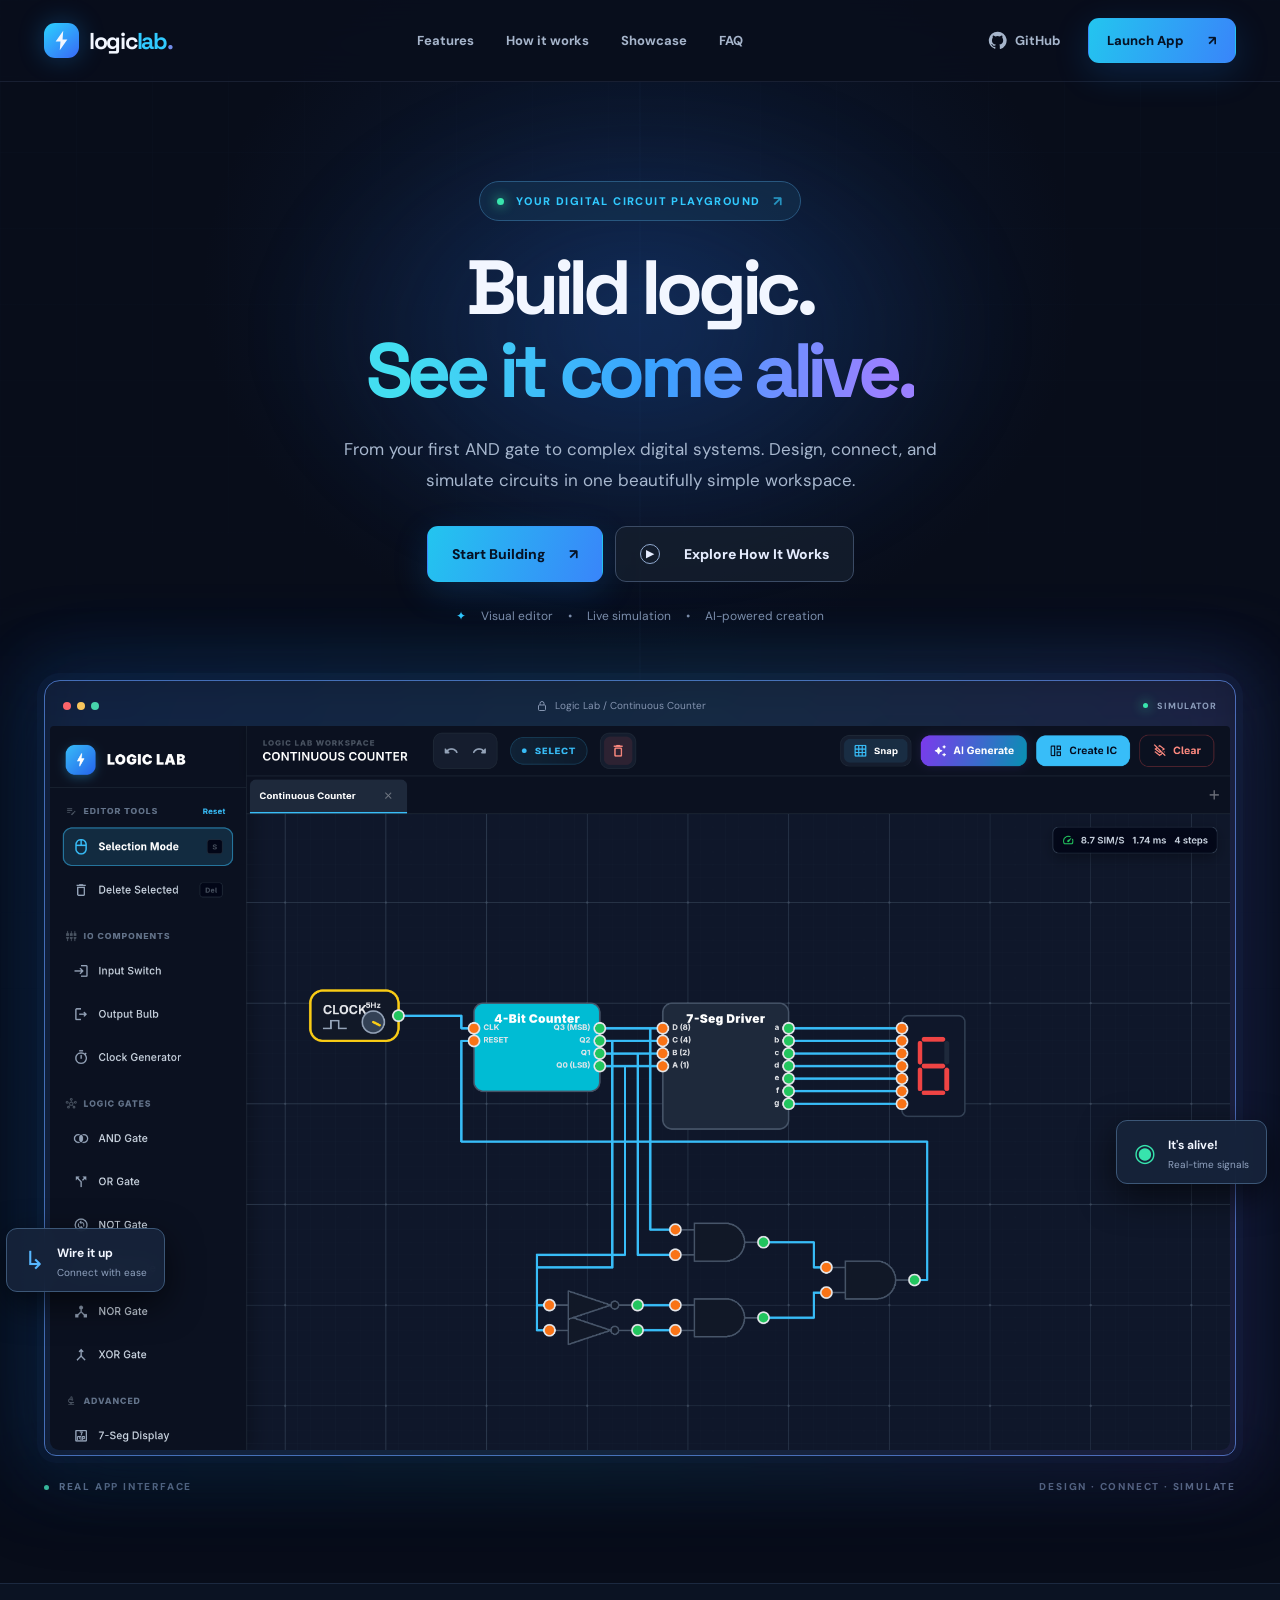
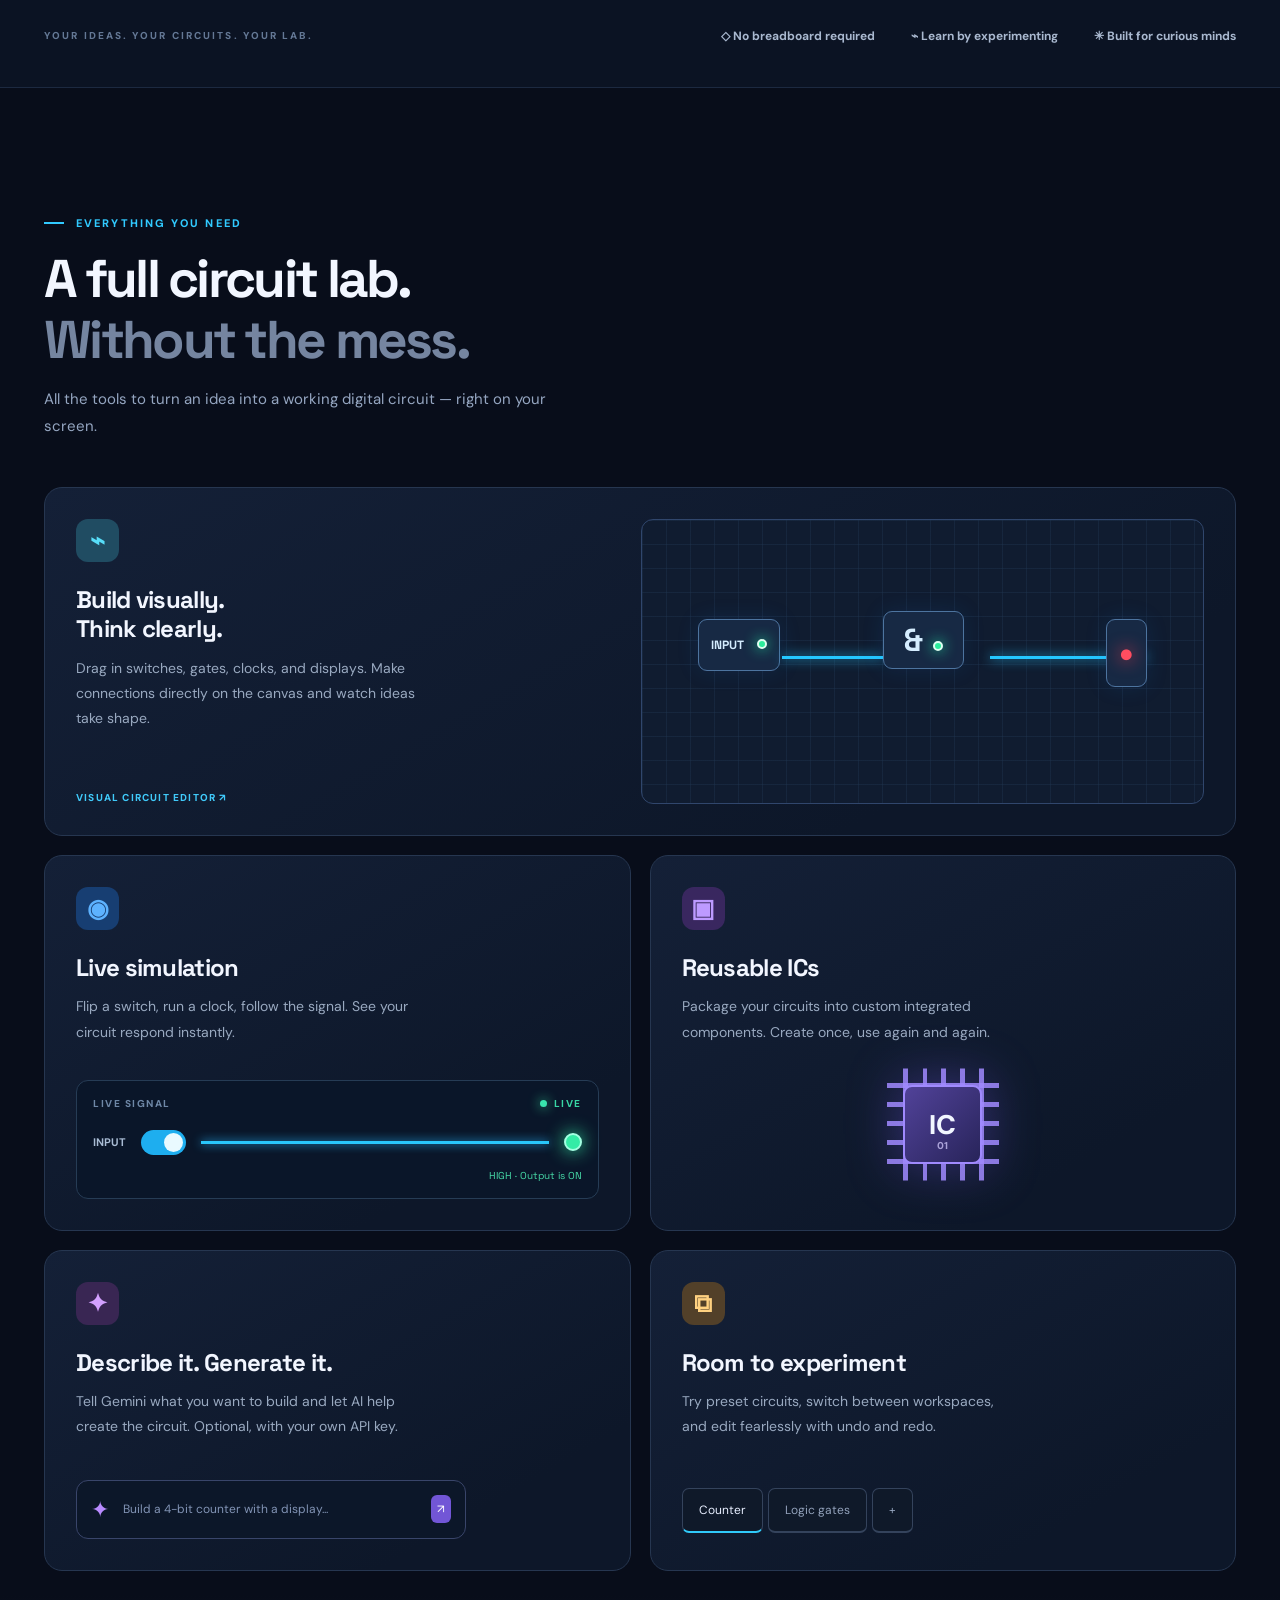
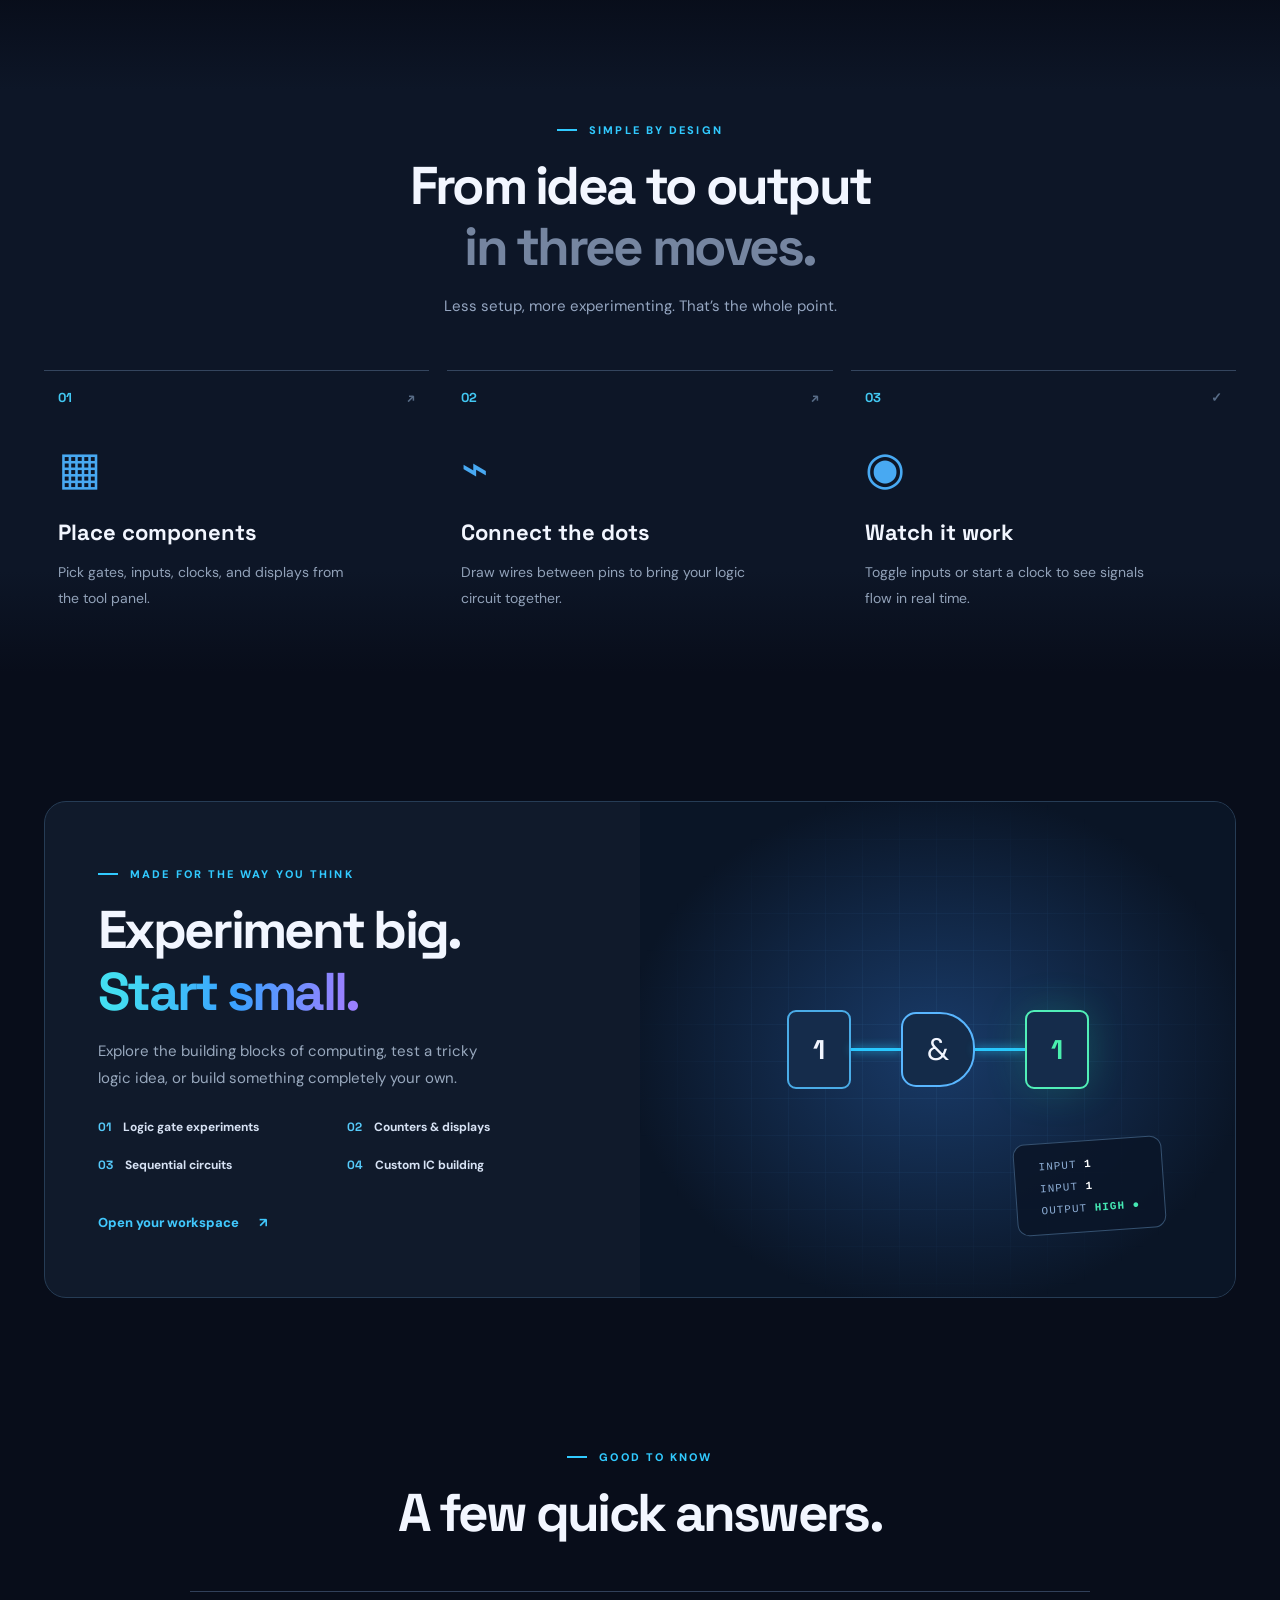
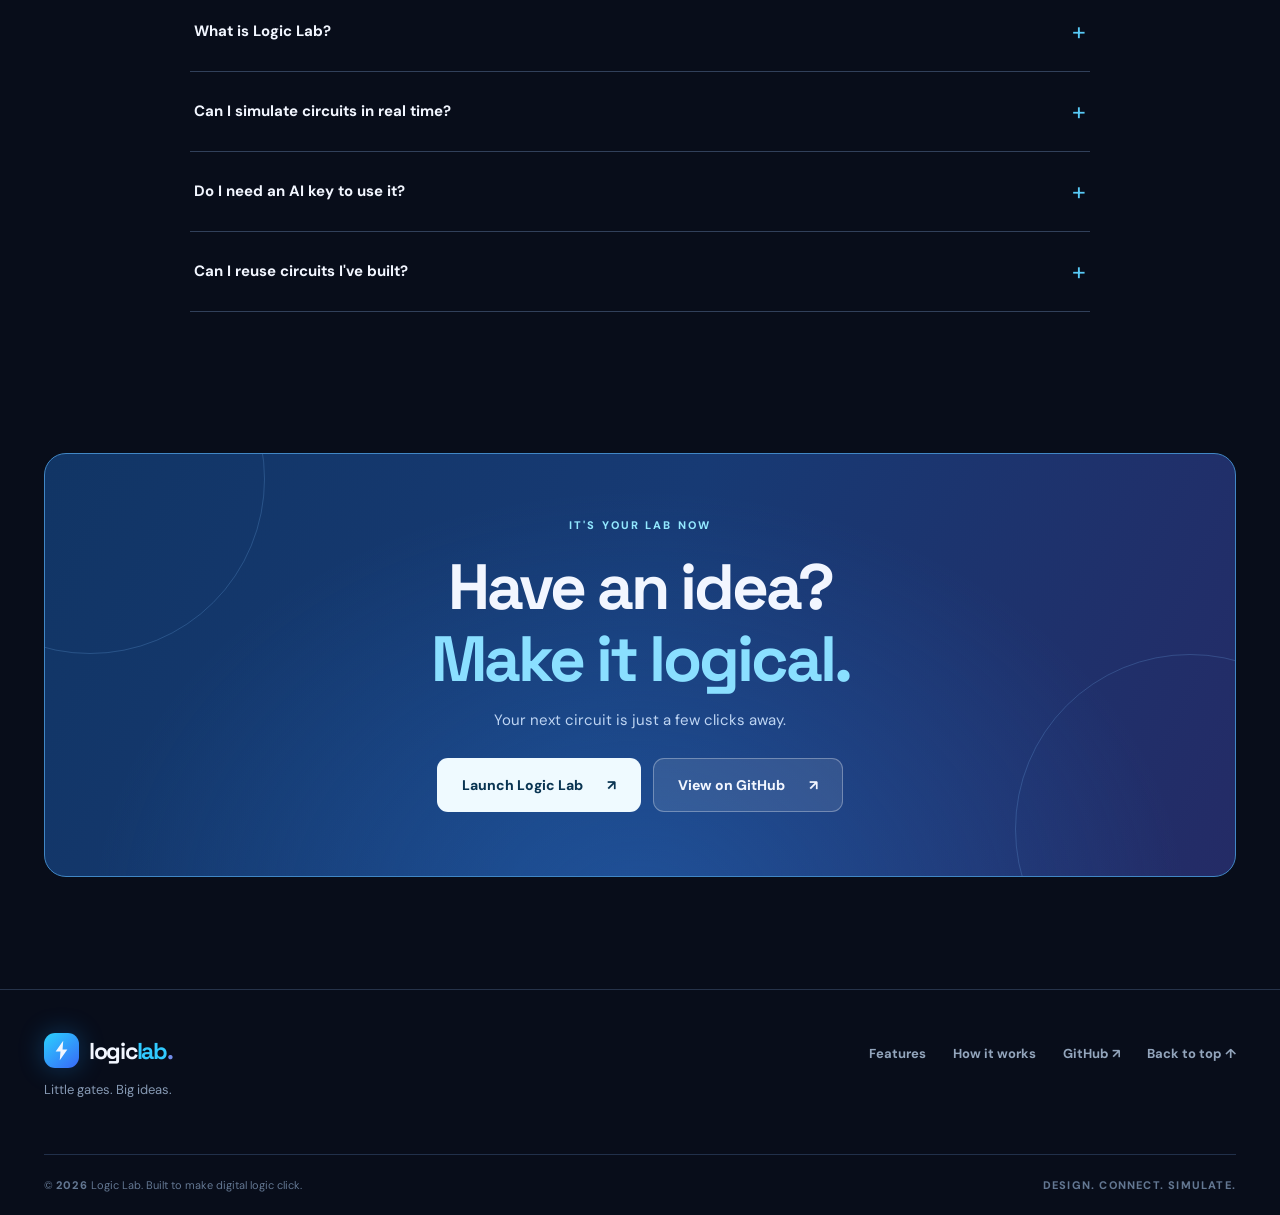
==== digic-sim-landing/index.html @ 2a0ea09c "feat: landing page" ====
<!doctype html>
<html lang="en">
<head>
  <meta charset="UTF-8" />
  <meta name="viewport" content="width=device-width, initial-scale=1" />
  <meta name="theme-color" content="#090f20" />
  <meta name="description" content="Logic Lab is a visual digital logic simulator. Build, connect and simulate circuits, create reusable ICs and generate circuits with AI." />
  <meta property="og:title" content="Logic Lab — Digital Logic Simulator" />
  <meta property="og:description" content="Your digital circuit playground. Design, simulate, and experiment with digital logic in a visual workspace." />
  <meta property="og:type" content="website" />
  <meta property="og:image" content="assets/logic-lab-banner.png" />
  <title>Logic Lab — Build logic. See it come alive.</title>
  <link rel="icon" href="assets/favicon.svg" type="image/svg+xml" />
  <link rel="stylesheet" href="styles.css" />
  <script defer src="script.js"></script>
</head>
<body>
  <div class="site-bg" aria-hidden="true"></div>
  <header class="site-header" id="top">
    <div class="container header-inner">
      <a class="brand" href="#top" aria-label="Logic Lab home"><span class="brand-icon"><svg viewBox="0 0 24 24" fill="currentColor" aria-hidden="true"><path d="M13.8 1.8 5.9 13h5l-.7 9.2L18.1 11h-5l.7-9.2Z"/></svg></span><span>logic<span class="brand-sub">lab</span><span class="brand-dot">.</span></span></a>
      <nav class="nav" id="site-nav" aria-label="Main navigation"><a href="#features">Features</a><a href="#how-it-works">How it works</a><a href="#showcase">Showcase</a><a href="#faq">FAQ</a></nav>
      <div class="header-actions"><a class="github-link" data-github-link href="https://github.com/" target="_blank" rel="noopener noreferrer"><svg viewBox="0 0 24 24" fill="currentColor" aria-hidden="true"><path d="M12 .9a11.1 11.1 0 0 0-3.5 21.6c.55.1.75-.24.75-.53v-2c-3.05.66-3.7-1.3-3.7-1.3-.5-1.25-1.22-1.58-1.22-1.58-.99-.68.08-.67.08-.67 1.1.08 1.68 1.14 1.68 1.14.98 1.67 2.58 1.18 3.2.9.1-.72.38-1.18.69-1.45-2.43-.28-4.98-1.22-4.98-5.46 0-1.2.43-2.19 1.14-2.96-.12-.28-.5-1.4.11-2.9 0 0 .93-.3 3.05 1.13a10.6 10.6 0 0 1 5.55 0c2.12-1.43 3.04-1.13 3.04-1.13.61 1.5.23 2.62.12 2.9.71.77 1.13 1.76 1.13 2.96 0 4.25-2.55 5.17-4.98 5.45.39.34.74 1.01.74 2.05v3.04c0 .29.2.64.76.53A11.1 11.1 0 0 0 12 .9Z"/></svg> GitHub</a><a class="btn btn-primary header-cta" data-app-link href="#showcase">Launch App <span aria-hidden="true">↗</span></a></div>
      <button class="menu-toggle" id="menu-toggle" type="button" aria-label="Open navigation" aria-expanded="false" aria-controls="site-nav"><span></span><span></span><span></span></button>
    </div>
  </header>
  <main>
    <section class="hero container" aria-labelledby="hero-title">
      <div class="hero-halo" aria-hidden="true"></div>
      <div class="eyebrow reveal"><span class="pulse"></span> YOUR DIGITAL CIRCUIT PLAYGROUND <span class="eyebrow-arrow">↗</span></div>
      <h1 class="reveal" id="hero-title">Build logic.<br/><span class="gradient-text">See it come alive.</span></h1>
      <p class="hero-copy reveal">From your first AND gate to complex digital systems. Design, connect, and simulate circuits in one beautifully simple workspace.</p>
      <div class="hero-actions reveal"><a class="btn btn-primary btn-large" data-app-link href="#showcase">Start Building <span aria-hidden="true">↗</span></a><a class="btn btn-outline btn-large" href="#how-it-works"><span class="play-icon" aria-hidden="true">▶</span> Explore How It Works</a></div>
      <div class="hero-proof reveal"><span class="proof-symbol">✦</span> Visual editor <span>•</span> Live simulation <span>•</span> AI-powered creation</div>
      <div class="showcase-shell reveal" id="showcase">
        <div class="showcase-glow" aria-hidden="true"></div>
        <div class="window-top"><div class="window-dots" aria-hidden="true"><i></i><i></i><i></i></div><span class="window-url"><svg viewBox="0 0 24 24" fill="none" stroke="currentColor" stroke-width="2" aria-hidden="true"><rect x="5" y="10" width="14" height="11" rx="2"/><path d="M8 10V7a4 4 0 0 1 8 0v3"/></svg> Logic Lab / Continuous Counter</span><span class="window-live"><span class="pulse"></span> SIMULATOR</span></div>
        <img class="simulator-image" src="assets/simulator.png" width="1564" height="960" alt="Logic Lab simulator showing a continuous counter circuit with connected clock, 4-bit counter, 7-segment driver, and gates" fetchpriority="high" />
        <div class="float-card float-card-left" aria-hidden="true"><span class="float-icon">↳</span><span><b>Wire it up</b><small>Connect with ease</small></span></div>
        <div class="float-card float-card-right" aria-hidden="true"><span class="float-icon teal">◉</span><span><b>It's alive!</b><small>Real-time signals</small></span></div>
      </div>
      <div class="showcase-caption"><span><span class="caption-dot"></span> REAL APP INTERFACE</span><span>DESIGN · CONNECT · SIMULATE</span></div>
    </section>
    <section class="trust-strip"><div class="container trust-inner"><p>YOUR IDEAS. YOUR CIRCUITS. YOUR LAB.</p><div class="trust-details"><span>◇ No breadboard required</span><span>⌁ Learn by experimenting</span><span>✳ Built for curious minds</span></div></div></section>
    <section class="section container" id="features" aria-labelledby="features-title"><div class="section-heading reveal"><div class="section-kicker"><span class="dash"></span> EVERYTHING YOU NEED</div><h2 id="features-title">A full circuit lab.<br/><span class="text-muted">Without the mess.</span></h2><p>All the tools to turn an idea into a working digital circuit — right on your screen.</p></div><div class="feature-grid">
      <article class="feature-card feature-wide reveal"><div class="feature-text"><div class="feature-icon cyan">⌁</div><h3>Build visually.<br/>Think clearly.</h3><p>Drag in switches, gates, clocks, and displays. Make connections directly on the canvas and watch ideas take shape.</p><span class="feature-tag">VISUAL CIRCUIT EDITOR ↗</span></div><div class="mini-editor" aria-hidden="true"><div class="mini-grid"></div><div class="mini-block mini-switch">INPUT <span class="green-led"></span></div><div class="mini-wire wire-one"></div><div class="mini-block mini-gate">&amp;<span class="green-led"></span></div><div class="mini-wire wire-two"></div><div class="mini-block mini-output">●</div></div></article>
      <article class="feature-card reveal"><div class="feature-icon blue">◉</div><h3>Live simulation</h3><p>Flip a switch, run a clock, follow the signal. See your circuit respond instantly.</p><div class="signal-demo" aria-label="Interactive logic signal demonstration"><div class="signal-header"><span>LIVE SIGNAL</span><span class="live-tag"><span class="pulse"></span> LIVE</span></div><div class="signal-line"><span>INPUT</span><button id="demo-switch" class="demo-switch" type="button" aria-pressed="true" aria-label="Toggle simulated signal"><span></span></button><span class="demo-line" id="demo-line"></span><span id="demo-led" class="demo-led active"></span></div><span class="demo-caption" id="demo-caption">HIGH · Output is ON</span></div></article>
      <article class="feature-card reveal"><div class="feature-icon purple">▣</div><h3>Reusable ICs</h3><p>Package your circuits into custom integrated components. Create once, use again and again.</p><div class="chip-art" aria-hidden="true"><div class="chip-inner">IC<span>01</span></div></div></article>
      <article class="feature-card reveal"><div class="feature-icon violet">✦</div><h3>Describe it. Generate it.</h3><p>Tell Gemini what you want to build and let AI help create the circuit. Optional, with your own API key.</p><div class="prompt-art" aria-hidden="true"><span class="prompt-spark">✦</span><span>Build a 4-bit counter with a display...</span><span class="prompt-arrow">↗</span></div></article>
      <article class="feature-card reveal"><div class="feature-icon amber">⧉</div><h3>Room to experiment</h3><p>Try preset circuits, switch between workspaces, and edit fearlessly with undo and redo.</p><div class="workspace-art" aria-hidden="true"><span class="active">Counter</span><span>Logic gates</span><span>+</span></div></article>
    </div></section>
    <section class="section steps-section" id="how-it-works"><div class="container"><div class="section-heading centered reveal"><div class="section-kicker"><span class="dash"></span> SIMPLE BY DESIGN</div><h2>From idea to output<br/><span class="text-muted">in three moves.</span></h2><p>Less setup, more experimenting. That’s the whole point.</p></div><div class="steps-grid"><article class="step reveal"><div class="step-num">01<span>↗</span></div><div class="step-icon">▦</div><h3>Place components</h3><p>Pick gates, inputs, clocks, and displays from the tool panel.</p></article><article class="step reveal"><div class="step-num">02<span>↗</span></div><div class="step-icon">⌁</div><h3>Connect the dots</h3><p>Draw wires between pins to bring your logic circuit together.</p></article><article class="step reveal"><div class="step-num">03<span>✓</span></div><div class="step-icon">◉</div><h3>Watch it work</h3><p>Toggle inputs or start a clock to see signals flow in real time.</p></article></div></div></section>
    <section class="section container" id="possibilities"><div class="split-panel reveal"><div class="split-copy"><div class="section-kicker"><span class="dash"></span> MADE FOR THE WAY YOU THINK</div><h2>Experiment big.<br/><span class="gradient-text">Start small.</span></h2><p>Explore the building blocks of computing, test a tricky logic idea, or build something completely your own.</p><div class="use-cases"><span><b>01</b> Logic gate experiments</span><span><b>02</b> Counters &amp; displays</span><span><b>03</b> Sequential circuits</span><span><b>04</b> Custom IC building</span></div><a class="text-link" data-app-link href="#showcase">Open your workspace <span>↗</span></a></div><div class="split-visual"><div class="circuit-pattern"></div><div class="logic-sequence" aria-hidden="true"><span class="logic-node">1</span><span class="logic-connection"></span><span class="logic-gate-symbol">&amp;</span><span class="logic-connection"></span><span class="logic-result">1</span></div><div class="code-float">INPUT <b>1</b><br/>INPUT <b>1</b><br/>OUTPUT <b class="result-high">HIGH ●</b></div></div></div></section>
    <section class="section faq-section container" id="faq"><div class="section-heading centered reveal"><div class="section-kicker"><span class="dash"></span> GOOD TO KNOW</div><h2>A few quick answers.</h2></div><div class="faq-list reveal"><details><summary>What is Logic Lab?<span>+</span></summary><p>Logic Lab is a Flutter application for designing and simulating digital logic circuits with a visual editor.</p></details><details><summary>Can I simulate circuits in real time?<span>+</span></summary><p>Yes. Connect components, toggle input switches, and run clocks to observe the logic signals and outputs update.</p></details><details><summary>Do I need an AI key to use it?<span>+</span></summary><p>No. The visual editor and simulation work independently. AI circuit generation is an optional feature that uses a Gemini API key you provide.</p></details><details><summary>Can I reuse circuits I've built?<span>+</span></summary><p>Yes. Logic Lab supports creating reusable integrated circuits (ICs) from your designs, along with multiple workspaces and preset circuits.</p></details></div></section>
    <section class="cta-section container"><div class="cta-panel reveal"><div class="cta-orb orb-one" aria-hidden="true"></div><div class="cta-orb orb-two" aria-hidden="true"></div><div class="section-kicker">IT'S YOUR LAB NOW</div><h2>Have an idea?<br/><span>Make it logical.</span></h2><p>Your next circuit is just a few clicks away.</p><div class="cta-actions"><a class="btn btn-light btn-large" data-app-link href="#showcase">Launch Logic Lab <span>↗</span></a><a class="btn btn-glass btn-large" data-github-link href="https://github.com/" target="_blank" rel="noopener noreferrer">View on GitHub <span>↗</span></a></div></div></section>
  </main>
  <footer class="footer"><div class="container footer-top"><div><a class="brand" href="#top"><span class="brand-icon"><svg viewBox="0 0 24 24" fill="currentColor"><path d="M13.8 1.8 5.9 13h5l-.7 9.2L18.1 11h-5l.7-9.2Z"/></svg></span><span>logic<span class="brand-sub">lab</span><span class="brand-dot">.</span></span></a><p>Little gates. Big ideas.</p></div><div class="footer-links"><a href="#features">Features</a><a href="#how-it-works">How it works</a><a data-github-link href="https://github.com/" target="_blank" rel="noopener noreferrer">GitHub ↗</a><a href="#top">Back to top ↑</a></div></div><div class="container footer-bottom"><span>© <span id="year"></span> Logic Lab. Built to make digital logic click.</span><span>DESIGN. CONNECT. SIMULATE.</span></div></footer>
</body>
</html>
---- digic-sim-landing/styles.css ----
@import url('https://fonts.googleapis.com/css2?family=DM+Sans:wght@400;500;600;700;800&family=Space+Grotesk:wght@400;500;600;700&display=swap');
:root{--bg:#080d1a;--panel:#10192c;--panel2:#121e34;--line:#263249;--text:#f2f6ff;--muted:#8897b1;--cyan:#31caff;--blue:#3a80fb;--purple:#876bfb;--green:#37e4ad;--container:1192px}*{box-sizing:border-box}html{scroll-behavior:smooth;scroll-padding-top:92px}body{margin:0;background:var(--bg);color:var(--text);font-family:'DM Sans',sans-serif;-webkit-font-smoothing:antialiased;overflow-x:hidden}a{color:inherit;text-decoration:none}button{font:inherit}button:focus-visible,a:focus-visible,summary:focus-visible{outline:2px solid var(--cyan);outline-offset:4px}::selection{background:#2c9cdbaa;color:#fff}.site-bg{pointer-events:none;position:absolute;inset:0 0 auto;height:1250px;z-index:-1;background:radial-gradient(ellipse 38% 32% at 50% 23%,#14326371,transparent 90%),linear-gradient(90deg,transparent 49.9%,#15233a38 50%,transparent 50.1%);overflow:hidden}.site-bg:after{content:'';position:absolute;inset:0;background-image:linear-gradient(#19274322 1px,transparent 1px),linear-gradient(90deg,#19274322 1px,transparent 1px);background-size:76px 76px;mask-image:linear-gradient(#0009,transparent 85%)}.container{width:min(calc(100% - 56px),var(--container));margin:auto}.site-header{height:82px;position:relative;z-index:50;border-bottom:1px solid #26314786;background:#090f1ded;backdrop-filter:blur(18px)}.header-inner{height:100%;display:flex;align-items:center;gap:42px}.brand{font-family:'Space Grotesk',sans-serif;font-size:23px;font-weight:700;letter-spacing:-1.3px;display:inline-flex;align-items:center;gap:10px;white-space:nowrap}.brand-icon{height:35px;width:35px;border-radius:11px;background:linear-gradient(140deg,#2bd2fe,#3868f7);display:grid;place-items:center;box-shadow:0 0 26px #1a9cff4d}.brand-icon svg{width:23px;height:23px}.brand-sub{color:var(--cyan)}.brand-dot{color:#738de9}.nav{display:flex;gap:32px;margin:auto}.nav a,.github-link{font-size:13px;font-weight:700;color:#a6b5cb;transition:color .2s}.nav a:hover,.github-link:hover,.footer a:hover{color:#fff}.header-actions{display:flex;align-items:center;gap:27px}.github-link{display:flex;align-items:center;gap:8px;white-space:nowrap}.github-link svg{width:19px;height:19px}.btn{border-radius:11px;display:inline-flex;align-items:center;justify-content:center;gap:24px;font-weight:800;font-size:13px;white-space:nowrap;transition:transform .22s,box-shadow .22s,background .22s;border:1px solid transparent}.btn:hover{transform:translateY(-3px)}.btn-primary{background:linear-gradient(110deg,#23c5ef,#3985fa);color:#061225;padding:13px 18px;box-shadow:0 10px 35px #188cfd2e}.btn-primary:hover{box-shadow:0 15px 38px #188cfd57}.btn-large{padding:17px 24px;font-size:14px;min-height:54px}.btn-outline{background:#151e2ecc;border-color:#3b4b65;color:#e6edff}.btn-outline:hover{background:#1c2940}.play-icon{font-size:10px;border:1px solid #90a9cf;border-radius:50%;width:20px;height:20px;display:grid;place-items:center}.menu-toggle{display:none}.hero{position:relative;text-align:center;padding-top:99px}.hero-halo{position:absolute;pointer-events:none;top:10px;left:20%;width:60%;height:480px;background:radial-gradient(ellipse,#1c53aa48,transparent 72%);filter:blur(32px);z-index:-1}.eyebrow,.section-kicker{font-size:11px;letter-spacing:2.1px;color:var(--cyan);font-weight:800;display:flex;align-items:center;gap:12px}.eyebrow{justify-content:center;background:#15335191;border:1px solid #28577f;border-radius:100px;width:max-content;max-width:100%;margin:auto;padding:10px 17px;letter-spacing:1.4px}.pulse{display:inline-block;height:7px;width:7px;border-radius:50%;background:#39e5ad;box-shadow:0 0 12px #36efa8;animation:blink 2.5s ease-in-out infinite}.eyebrow-arrow{font-size:14px;opacity:.65}.hero h1,h2,h3{font-family:'Space Grotesk',sans-serif}.hero h1{font-size:clamp(50px,6vw,88px);line-height:1.08;letter-spacing:-5.3px;font-weight:700;margin:25px auto 22px}.gradient-text{background:linear-gradient(95deg,#43def1 8%,#3aa1ff 53%,#9a80ff 94%);background-clip:text;color:transparent}.hero-copy{max-width:640px;font-size:17px;color:#a7b7ce;line-height:1.85;margin:0 auto}.hero-actions{display:flex;gap:12px;justify-content:center;margin-top:29px}.hero-proof{color:#7e8fab;font-size:12px;margin:26px 0 56px;display:flex;align-items:center;justify-content:center;gap:15px}.proof-symbol{color:var(--cyan)}.showcase-shell{position:relative;border:1px solid #496db1;border-radius:16px 16px 12px 12px;background:#101728;padding:5px;box-shadow:0 22px 80px #0009,0 0 0 7px #1e3b6b27,0 0 90px #1b87ff23;text-align:left}.showcase-glow{position:absolute;inset:-25px;z-index:-1;filter:blur(36px);background:linear-gradient(100deg,#136cf321,#36aafc21,#785afd23)}.window-top{height:40px;display:flex;align-items:center;padding:0 13px;gap:15px}.window-dots{display:flex;gap:6px}.window-dots i{width:8px;height:8px;background:#fc646a;border-radius:50%}.window-dots i:nth-child(2){background:#f8c65c}.window-dots i:nth-child(3){background:#47d4ab}.window-url{color:#8494b0;font-size:10px;display:flex;align-items:center;gap:7px;margin:auto}.window-url svg{width:12px;height:12px}.window-live{font-size:9px;font-weight:800;letter-spacing:1px;color:#8b9cba;display:flex;gap:9px;align-items:center}.window-live .pulse{width:5px;height:5px}.simulator-image{width:100%;height:auto;display:block;border-radius:4px 4px 9px 9px;aspect-ratio:1564/960;object-fit:contain}.float-card{position:absolute;display:flex;gap:12px;align-items:center;padding:12px 17px;background:#17243be8;border:1px solid #3c5777;border-radius:11px;box-shadow:0 12px 35px #0009;text-align:left;backdrop-filter:blur(10px)}.float-card-left{left:-39px;bottom:21%}.float-card-right{right:-32px;bottom:35%}.float-card b{font-size:12px}.float-card small{display:block;color:#92a4c1;font-size:10px;margin-top:4px}.float-icon{font-size:25px;color:#57b7ff}.float-icon.teal{color:var(--green)}.showcase-caption{display:flex;justify-content:space-between;color:#6f819e;font-size:10px;letter-spacing:1.8px;font-weight:800;padding:24px 0 0}.caption-dot{width:5px;height:5px;background:#43d5ac;display:inline-block;border-radius:50%;margin-right:6px}.trust-strip{border-top:1px solid #1c2940;border-bottom:1px solid #1c2940;margin-top:90px;background:#0b1323}.trust-inner{min-height:103px;display:flex;justify-content:space-between;align-items:center;gap:20px}.trust-inner p{font-size:10px;letter-spacing:2.1px;color:#647895;font-weight:800}.trust-details{display:flex;gap:36px;font-size:12px;font-weight:700;color:#a9b8cf}.section{padding-top:128px;padding-bottom:24px}.section-heading{margin-bottom:47px}.section-kicker{margin-bottom:19px}.dash{width:20px;height:2px;background:var(--cyan)}.section-heading h2,.split-copy h2{font-size:clamp(38px,4.15vw,58px);line-height:1.15;letter-spacing:-2.7px;margin:0 0 15px}.text-muted{color:#7585a0}.section-heading p{font-size:15px;line-height:1.8;color:#95a6c1;max-width:520px;margin:0}.feature-grid{display:grid;grid-template-columns:repeat(2,minmax(0,1fr));gap:19px}.feature-card{border:1px solid #263650;border-radius:18px;background:linear-gradient(150deg,#142037,#0d1729 78%);min-height:316px;padding:31px;position:relative;overflow:hidden;transition:transform .25s,border-color .25s}.feature-card:hover{border-color:#45678a;transform:translateY(-4px)}.feature-wide{grid-column:span 2;min-height:349px;display:grid;grid-template-columns:1fr 1.05fr;gap:28px}.feature-icon{height:43px;width:43px;border-radius:12px;display:grid;place-items:center;font-size:25px;font-weight:700;margin-bottom:23px;background:#204c62;color:#58def9}.feature-icon.blue{background:#173e72;color:#5db2ff}.feature-icon.purple{background:#39275f;color:#bd9aff}.feature-icon.violet{background:#392653;color:#d3a0ff}.feature-icon.amber{background:#524029;color:#ffd180}.feature-card h3{font-size:24px;line-height:1.22;letter-spacing:-.7px;margin:0 0 12px}.feature-card p{color:#99a9c0;line-height:1.8;font-size:14px;max-width:340px;margin:0}.feature-tag{position:absolute;bottom:31px;left:31px;letter-spacing:1.2px;font-size:10px;color:#40cafa;font-weight:800}.mini-editor{align-self:stretch;position:relative;background-color:#101c30;background-image:linear-gradient(#21395460 1px,transparent 1px),linear-gradient(90deg,#21395460 1px,transparent 1px);background-size:24px 24px;border:1px solid #30466c;border-radius:12px;min-height:270px;overflow:hidden}.mini-block{position:absolute;border:1px solid #4d749f;background:#172944;border-radius:9px;padding:17px 12px;font-family:'Space Grotesk';font-weight:800;color:#d5edff;box-shadow:0 0 22px #1579de20}.mini-switch{left:10%;top:35%;font-size:12px}.green-led{display:inline-block;background:#2bed9b;border:2px solid #defef1;width:10px;height:10px;border-radius:50%;margin-left:10px;box-shadow:0 0 14px #22eba7}.mini-gate{left:43%;top:32%;font-size:32px;padding:8px 20px}.mini-output{right:10%;top:35%;font-size:25px;color:#ff4d60;text-shadow:0 0 17px #f73c4d}.mini-wire{height:3px;position:absolute;top:48%;background:#24c7ff;box-shadow:0 0 12px #24c7ff}.wire-one{left:25%;width:18%}.wire-two{left:62%;width:28%}.signal-demo{margin-top:35px;background:#0a1629;border-radius:12px;border:1px solid #263c55;padding:16px}.signal-header{display:flex;justify-content:space-between;font-size:10px;letter-spacing:1.5px;color:#6e87a6;font-weight:800}.live-tag{color:#38d7a5;display:flex;gap:7px;align-items:center}.signal-line{display:flex;align-items:center;gap:15px;margin-top:20px}.signal-line>span:first-child{font-size:11px;font-weight:700;color:#a9bcd4}.demo-switch{padding:3px;background:#1eaeef;border:0;border-radius:50px;width:45px;height:25px;cursor:pointer;flex-shrink:0;transition:background .2s}.demo-switch span{display:block;background:#e9faff;border-radius:50%;width:19px;height:19px;transform:translateX(20px);transition:transform .2s}.demo-switch:not(.on){background:#3b4a60}.demo-switch:not(.on) span{transform:translateX(0)}.demo-line{flex:1;height:3px;background:#29c6fa;box-shadow:0 0 10px #27b8ff;transition:all .2s}.demo-line.off{background:#344761;box-shadow:none}.demo-led{width:18px;height:18px;border-radius:50%;background:#334159;border:2px solid #64728a;transition:all .2s}.demo-led.active{background:#34eba6;border-color:#a4ffe2;box-shadow:0 0 18px #33e9a4}.demo-caption{display:block;text-align:right;color:#47dba8;font-family:'Space Grotesk';font-size:10px;margin-top:14px}.chip-art{width:112px;height:103px;margin:28px auto 0;position:relative;display:grid;place-items:center;filter:drop-shadow(0 0 24px #7757eb5e)}.chip-inner{width:79px;height:79px;background:linear-gradient(135deg,#514299,#28245a);border:2px solid #a08afe;border-radius:9px;display:grid;place-items:center;font-size:27px;font-weight:800;z-index:1;position:relative}.chip-inner span{font-size:10px;position:absolute;bottom:10px;color:#aaa2d8}.chip-art:before,.chip-art:after{content:'';position:absolute;inset:3px 0;background:repeating-linear-gradient(0deg,transparent 0 9px,#a18aff 9px 14px,transparent 14px 19px);opacity:.85}.chip-art:before{left:0;right:0}.chip-art:after{transform:rotate(90deg)}.prompt-art{margin-top:40px;display:flex;align-items:center;gap:14px;background:#0c1729;border:1px solid #39456a;border-radius:12px;padding:14px;color:#8294b5;font-size:12px;max-width:390px}.prompt-spark{color:#b98bff;font-size:22px}.prompt-arrow{margin-left:auto;background:#7256d6;color:white;padding:6px;border-radius:6px}.workspace-art{display:flex;gap:5px;margin-top:48px;flex-wrap:wrap}.workspace-art span{border:1px solid #34435c;border-bottom:2px solid #34435c;border-radius:7px;padding:13px 16px;background:#0f1929;font-size:12px;color:#93a2bb}.workspace-art .active{border-bottom-color:#30cafa;color:#e8efff}.steps-section{background:linear-gradient(180deg,transparent,#0d1627 14%,#0d1627 85%,transparent)}.centered{text-align:center}.centered .section-kicker{justify-content:center}.centered p{margin:0 auto}.steps-grid{display:grid;grid-template-columns:repeat(3,1fr);gap:18px;margin-top:50px}.step{border-top:1px solid #34455e;padding:18px 14px 24px}.step-num{display:flex;justify-content:space-between;font-family:'Space Grotesk';color:#42c8f3;font-weight:700;font-size:13px}.step-num span{color:#586c87}.step-icon{font-size:46px;color:#48a9f2;margin:32px 0 20px}.step h3{font-size:22px;margin:0 0 12px}.step p{color:#92a2b9;line-height:1.85;font-size:14px;max-width:300px}.split-panel{background:#101a2b;border:1px solid #263c55;border-radius:22px;min-height:470px;display:grid;grid-template-columns:1fr 1fr;overflow:hidden}.split-copy{padding:65px 53px}.split-copy p{color:#98a8bd;font-size:15px;line-height:1.8;max-width:410px}.use-cases{display:grid;grid-template-columns:1fr 1fr;gap:22px 8px;margin:27px 0 38px;color:#d7e2f4;font-size:12px;font-weight:700}.use-cases b{color:#56cafa;margin-right:9px;font-family:'Space Grotesk'}.text-link{color:#41c8fd;font-size:13px;font-weight:800;display:inline-flex;gap:20px}.text-link:hover{color:#fff}.split-visual{position:relative;background:radial-gradient(ellipse at center,#193b69,#0a1526 74%);display:grid;place-items:center;overflow:hidden}.circuit-pattern{position:absolute;inset:0;background-image:linear-gradient(#2b578647 1px,transparent 1px),linear-gradient(90deg,#2b578647 1px,transparent 1px);background-size:37px 37px;mask-image:radial-gradient(#000,transparent 75%)}.logic-sequence{display:flex;align-items:center;position:relative;z-index:1}.logic-node,.logic-result{border:2px solid #4aace7;border-radius:9px;background:#152c4b;font-family:'Space Grotesk';font-size:27px;font-weight:800;padding:20px 24px}.logic-result{border-color:#51efb8;color:#4af0ae;box-shadow:0 0 40px #23e29c33}.logic-connection{height:3px;width:50px;background:#29c8ff;box-shadow:0 0 10px #29c8ff}.logic-gate-symbol{border:2px solid #59b6ff;border-radius:15px 35px 35px 15px;padding:15px 24px;font-size:31px;background:#142b49}.code-float{position:absolute;right:12%;bottom:13%;font-family:monospace;font-size:11px;letter-spacing:1px;line-height:2;color:#8cacd3;background:#0b1629e6;border:1px solid #355170;padding:12px 24px;border-radius:12px;transform:rotate(-4deg)}.code-float b{color:#fff}.code-float .result-high{color:#45e8b3}.faq-section{max-width:900px}.faq-list{border-top:1px solid #31405a}.faq-list details{border-bottom:1px solid #31405a}.faq-list summary{list-style:none;cursor:pointer;display:flex;justify-content:space-between;align-items:center;gap:20px;padding:23px 4px;font-size:15px;font-weight:700}.faq-list summary::-webkit-details-marker{display:none}.faq-list summary span{font-size:25px;font-weight:400;color:#58c9f5;transition:transform .2s}.faq-list details[open] summary span{transform:rotate(45deg)}.faq-list details p{color:#97a8be;font-size:14px;line-height:1.8;margin:0 0 22px;max-width:700px}.cta-section{padding-top:117px;padding-bottom:112px}.cta-panel{min-height:405px;text-align:center;position:relative;overflow:hidden;border:1px solid #4187c5;border-radius:22px;background:radial-gradient(ellipse at 50% 110%,#276fc677,transparent 65%),linear-gradient(115deg,#113565,#173a74 48%,#242b66);padding:64px 24px}.cta-panel .section-kicker{justify-content:center;color:#93e9ff}.cta-panel h2{font-size:clamp(43px,5vw,65px);letter-spacing:-3px;line-height:1.13;margin:12px 0}.cta-panel h2 span{color:#8adfff}.cta-panel p{color:#bed5f3;font-size:15px}.cta-actions{display:flex;justify-content:center;gap:12px;margin-top:28px}.btn-light{background:#effaff;color:#093452}.btn-glass{background:#ffffff1a;border-color:#ffffff4d}.cta-orb{position:absolute;border:1px solid #7cbeff35;border-radius:50%;height:350px;width:350px;top:-150px;left:-130px}.orb-two{left:auto;right:-130px;top:200px}.footer{border-top:1px solid #26334a}.footer-top{padding:43px 0;display:flex;justify-content:space-between;gap:20px}.footer-top p{color:#8699b3;font-size:13px}.footer-links{display:flex;gap:27px;align-items:flex-start;padding-top:12px;color:#93a5bc;font-size:13px;font-weight:700}.footer-bottom{padding:23px 0;border-top:1px solid #21304a;display:flex;justify-content:space-between;gap:20px;color:#637792;font-size:11px}.footer-bottom span:last-child{letter-spacing:1.2px;font-weight:800}.reveal{opacity:1;transform:none}.js .reveal{opacity:0;transform:translateY(18px);transition:opacity .7s ease,transform .7s ease}.js .reveal.visible{opacity:1;transform:translateY(0)}@keyframes blink{50%{opacity:.45}}
@media(max-width:1050px){.nav{gap:18px}.header-inner{gap:20px}.header-actions{gap:16px}.container{width:min(calc(100% - 42px),var(--container))}.float-card-left{left:-10px}.float-card-right{right:-10px}.split-copy{padding:50px 32px}.trust-details{gap:15px}}
@media(max-width:820px){.site-header{height:72px}.nav{display:none;position:absolute;top:72px;left:0;right:0;background:#101a2cf7;padding:25px;flex-direction:column;gap:23px;border-bottom:1px solid #32455f}.nav.open{display:flex}.header-actions{margin-left:auto}.github-link{display:none}.menu-toggle{border:1px solid #344862;border-radius:8px;background:#122037;display:grid;place-content:center;gap:5px;width:39px;height:39px;cursor:pointer}.menu-toggle span{display:block;width:17px;height:2px;background:#def3ff;border-radius:3px}.hero{padding-top:76px}.hero h1{letter-spacing:-3.6px}.trust-inner{flex-direction:column;justify-content:center;padding:25px 0;gap:8px}.trust-details{flex-wrap:wrap;justify-content:center}.feature-wide{grid-template-columns:1fr 1fr}.feature-card{padding:24px}.feature-tag{left:24px}.mini-editor{min-height:230px}.split-panel{grid-template-columns:1fr}.split-visual{min-height:300px}.footer-links{flex-wrap:wrap;justify-content:flex-end}}
@media(max-width:600px){.container{width:calc(100% - 32px)}.site-header{height:65px}.brand{font-size:20px}.brand-icon{width:31px;height:31px}.header-cta{font-size:11px;padding:11px}.header-inner{gap:11px}.nav{top:65px}.hero{padding-top:65px}.hero h1{font-size:clamp(43px,10.8vw,62px);letter-spacing:-2.9px;margin:23px 0 18px}.hero-copy{font-size:14px;line-height:1.75}.eyebrow{font-size:9px;letter-spacing:1px}.hero-actions{flex-direction:column;align-items:stretch;max-width:320px;margin:27px auto 0}.hero-proof{gap:8px;font-size:10px;flex-wrap:wrap;margin-bottom:42px}.showcase-shell{border-radius:11px;padding:3px}.window-top{height:30px;padding:0 8px}.window-url{font-size:8px}.window-live{display:none}.window-dots i{width:6px;height:6px}.float-card{display:none}.showcase-caption{font-size:8px;letter-spacing:1px}.trust-strip{margin-top:65px}.trust-inner p{font-size:9px}.trust-details{font-size:10px;gap:13px}.section{padding-top:86px;padding-bottom:0}.section-heading h2,.split-copy h2{font-size:39px;letter-spacing:-2px}.section-heading p{font-size:14px}.feature-grid{grid-template-columns:1fr}.feature-wide{grid-column:span 1;grid-template-columns:1fr}.feature-wide{padding-bottom:75px}.mini-editor{min-height:230px}.feature-card{min-height:275px}.feature-tag{bottom:25px}.feature-card h3{font-size:23px}.feature-card p{font-size:13px}.steps-grid{grid-template-columns:1fr;gap:3px}.step{display:grid;grid-template-columns:65px 1fr;column-gap:9px;padding:20px 6px}.step-num{grid-column:span 2}.step-icon{grid-row:2 / 4;font-size:33px;margin:24px 0}.step h3{margin:22px 0 3px}.step p{margin:0}.split-copy{padding:40px 24px}.split-visual{min-height:280px}.use-cases{grid-template-columns:1fr 1fr;font-size:11px}.logic-connection{width:28px}.logic-node,.logic-result{padding:13px 17px}.logic-gate-symbol{padding:10px 16px}.code-float{right:6%;bottom:7%}.faq-list summary{font-size:14px}.cta-section{padding:86px 0}.cta-panel{padding:51px 16px;min-height:360px}.cta-actions{flex-direction:column;max-width:280px;margin:27px auto 0}.cta-panel h2{letter-spacing:-2px}.footer-top,.footer-bottom{flex-direction:column}.footer-links{justify-content:flex-start;gap:18px}.footer-bottom span:last-child{display:none}}
@media(prefers-reduced-motion:reduce){html{scroll-behavior:auto}*,*:before,*:after{animation-duration:.01ms!important;transition-duration:.01ms!important}.js .reveal{opacity:1;transform:none}}
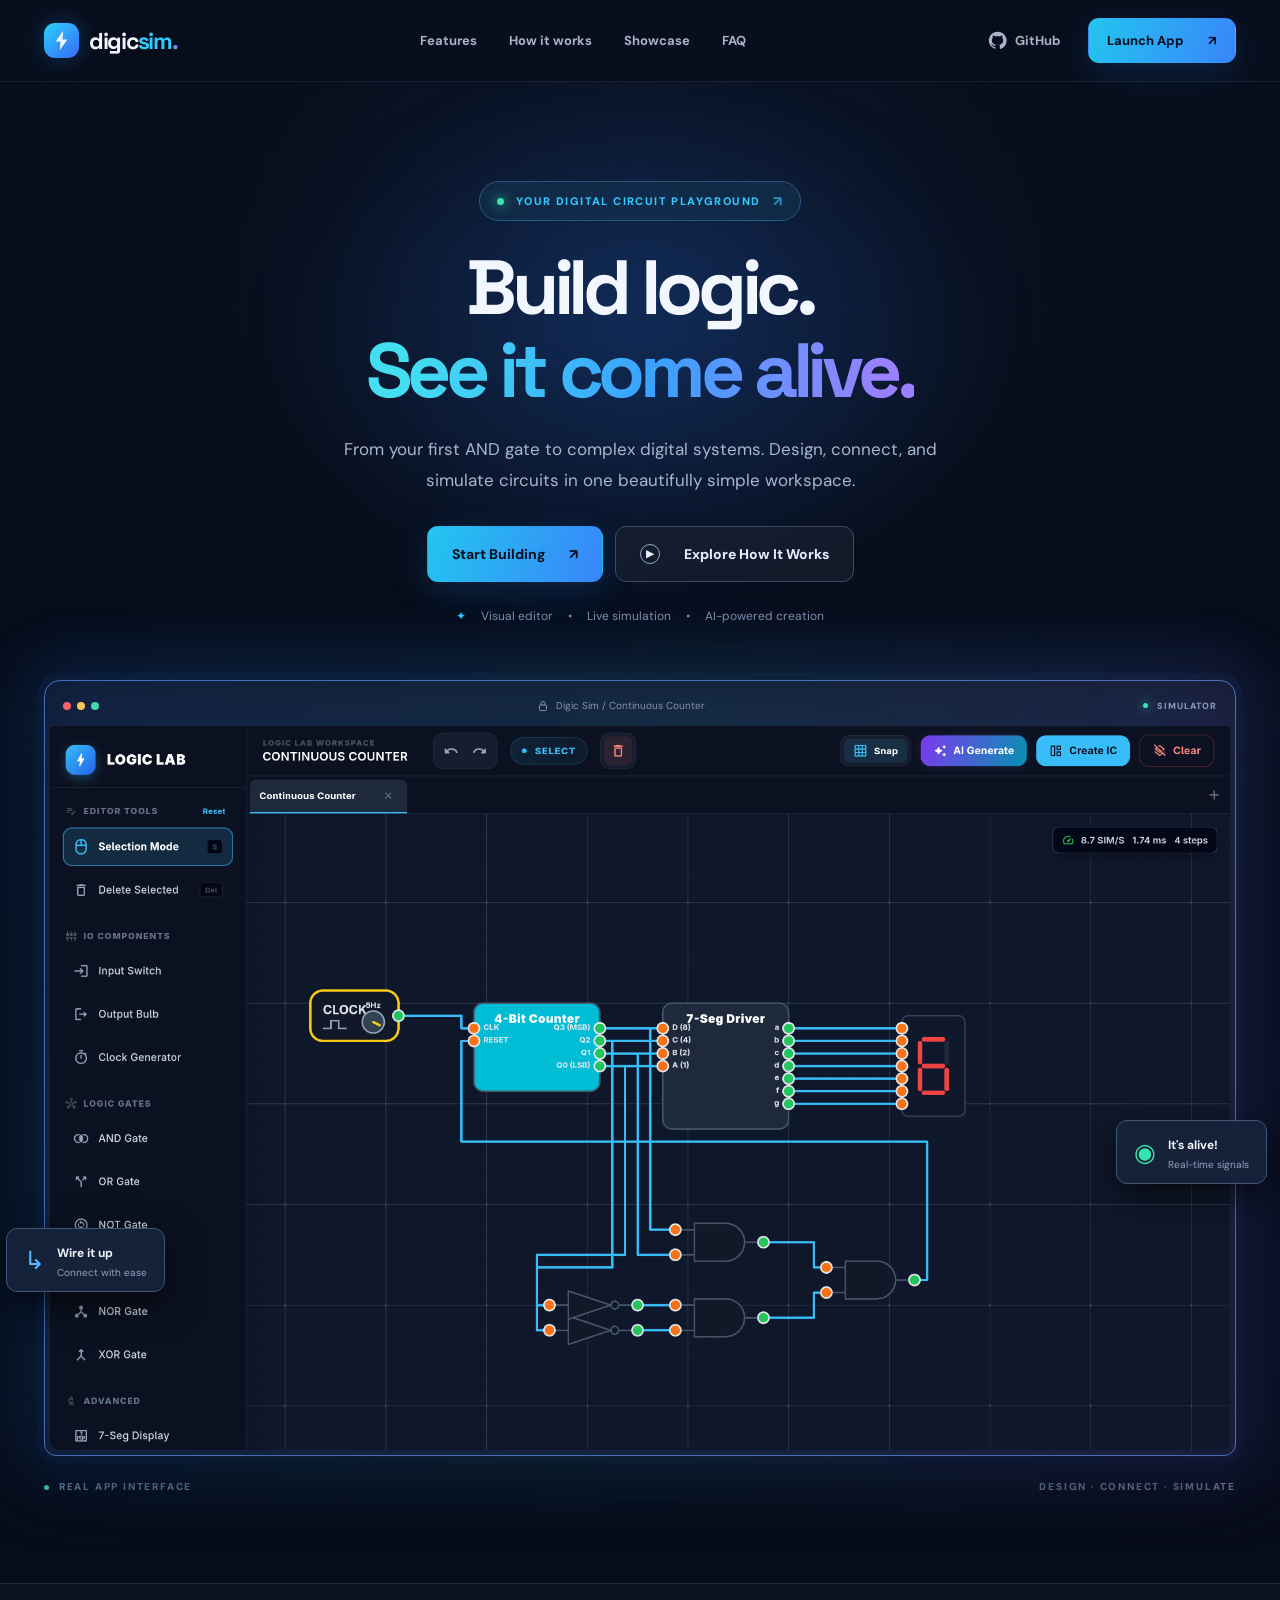
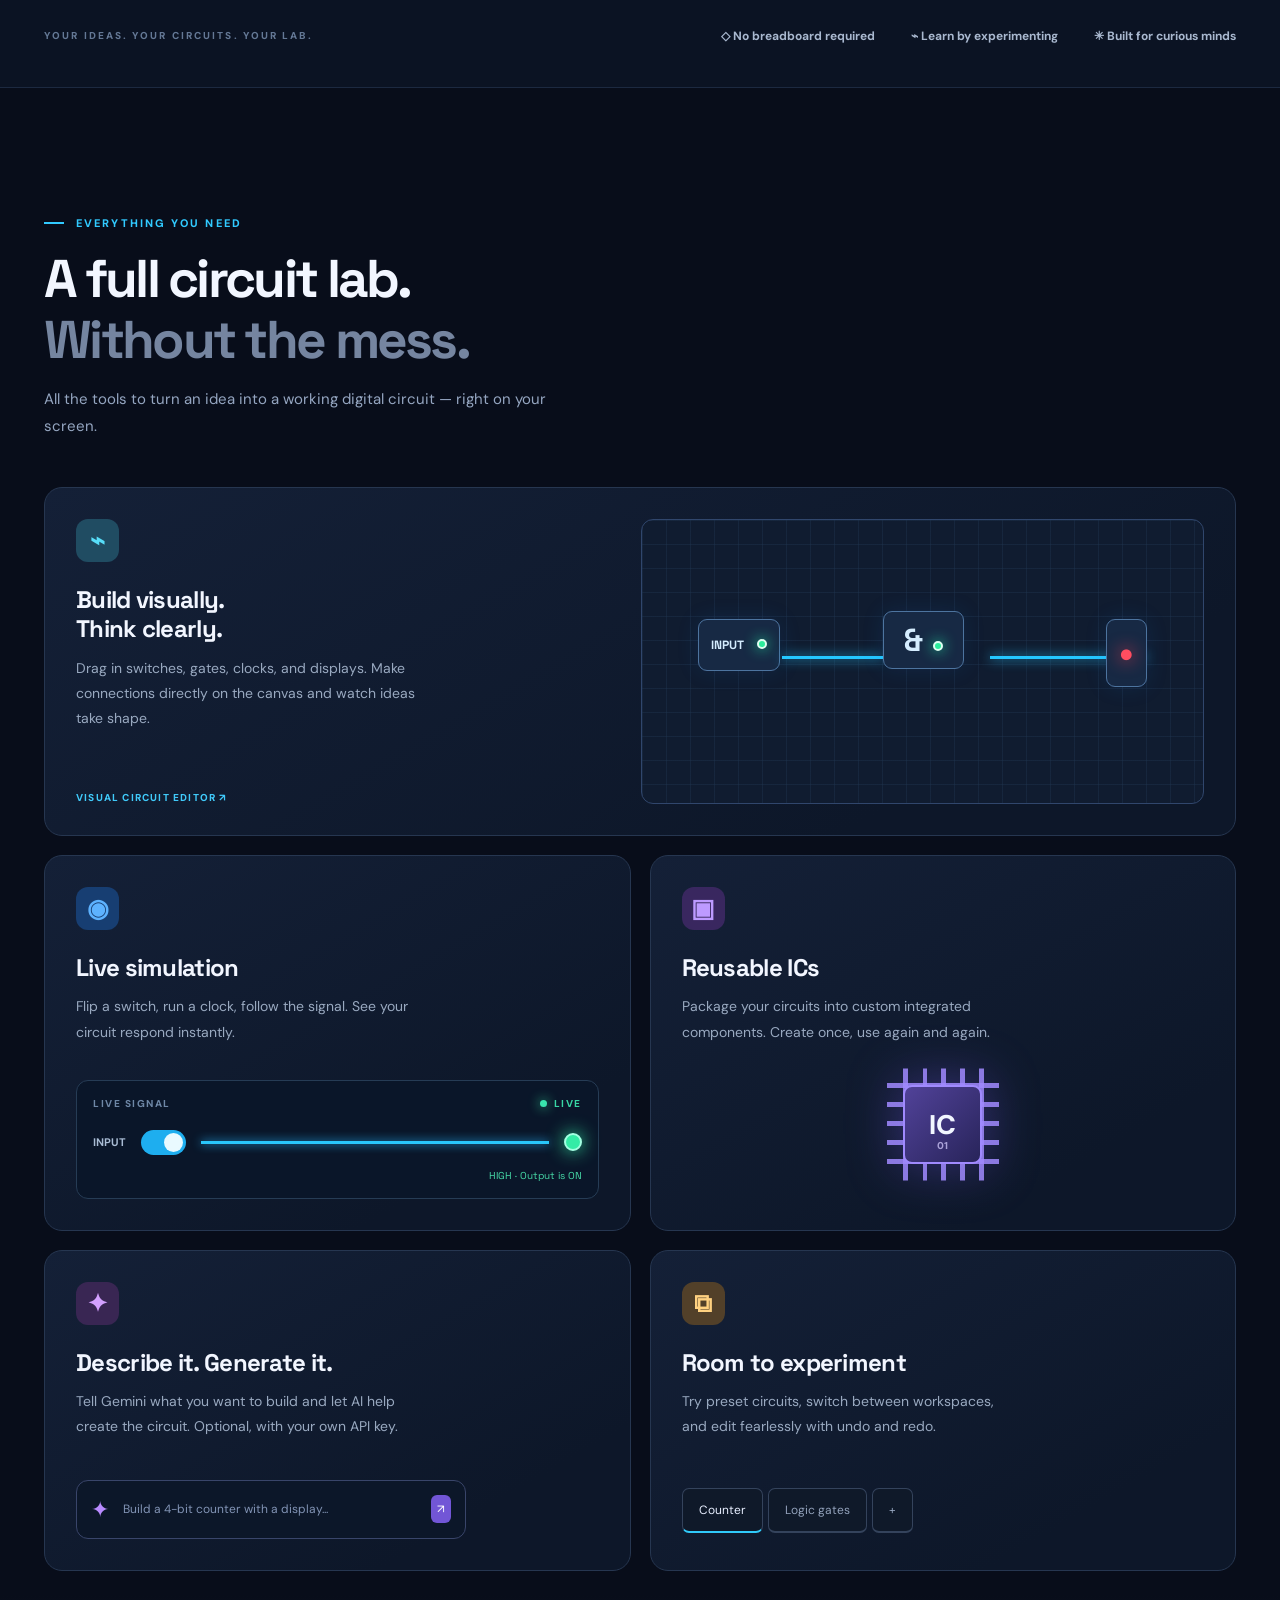
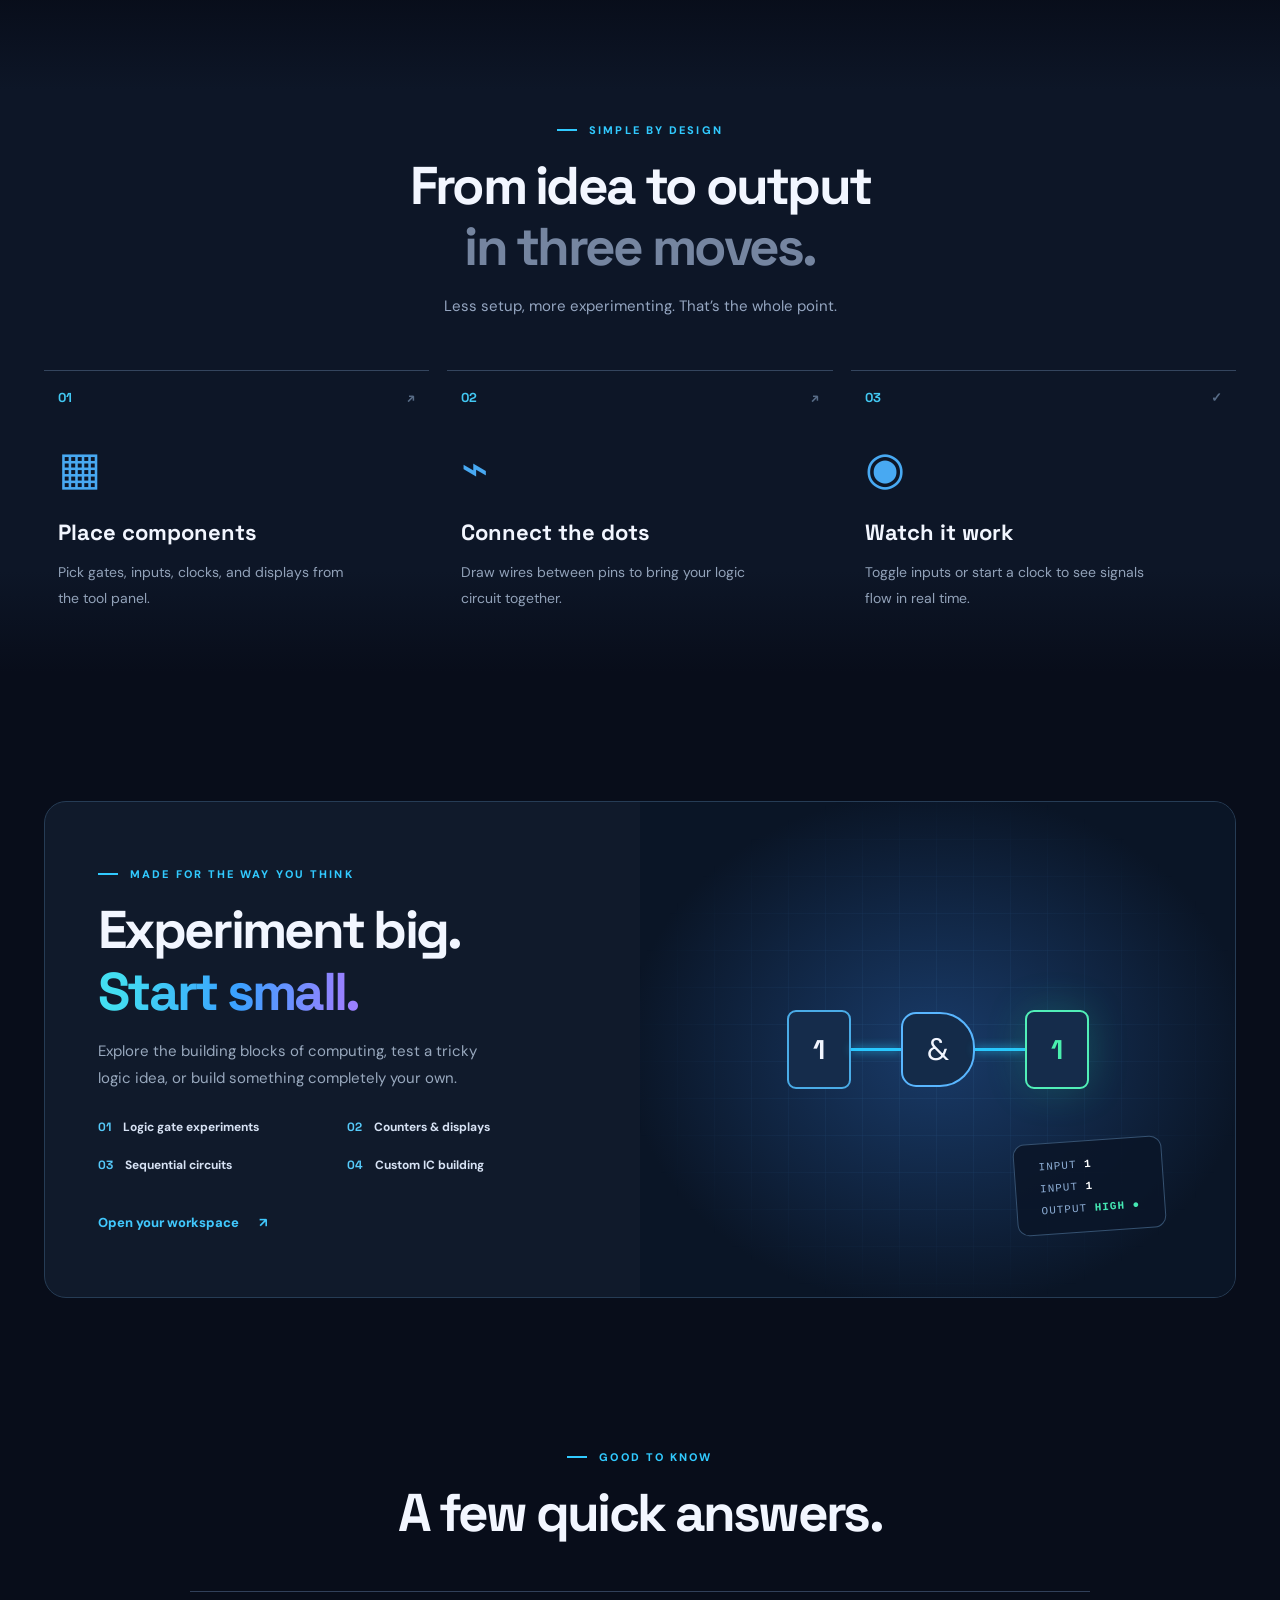
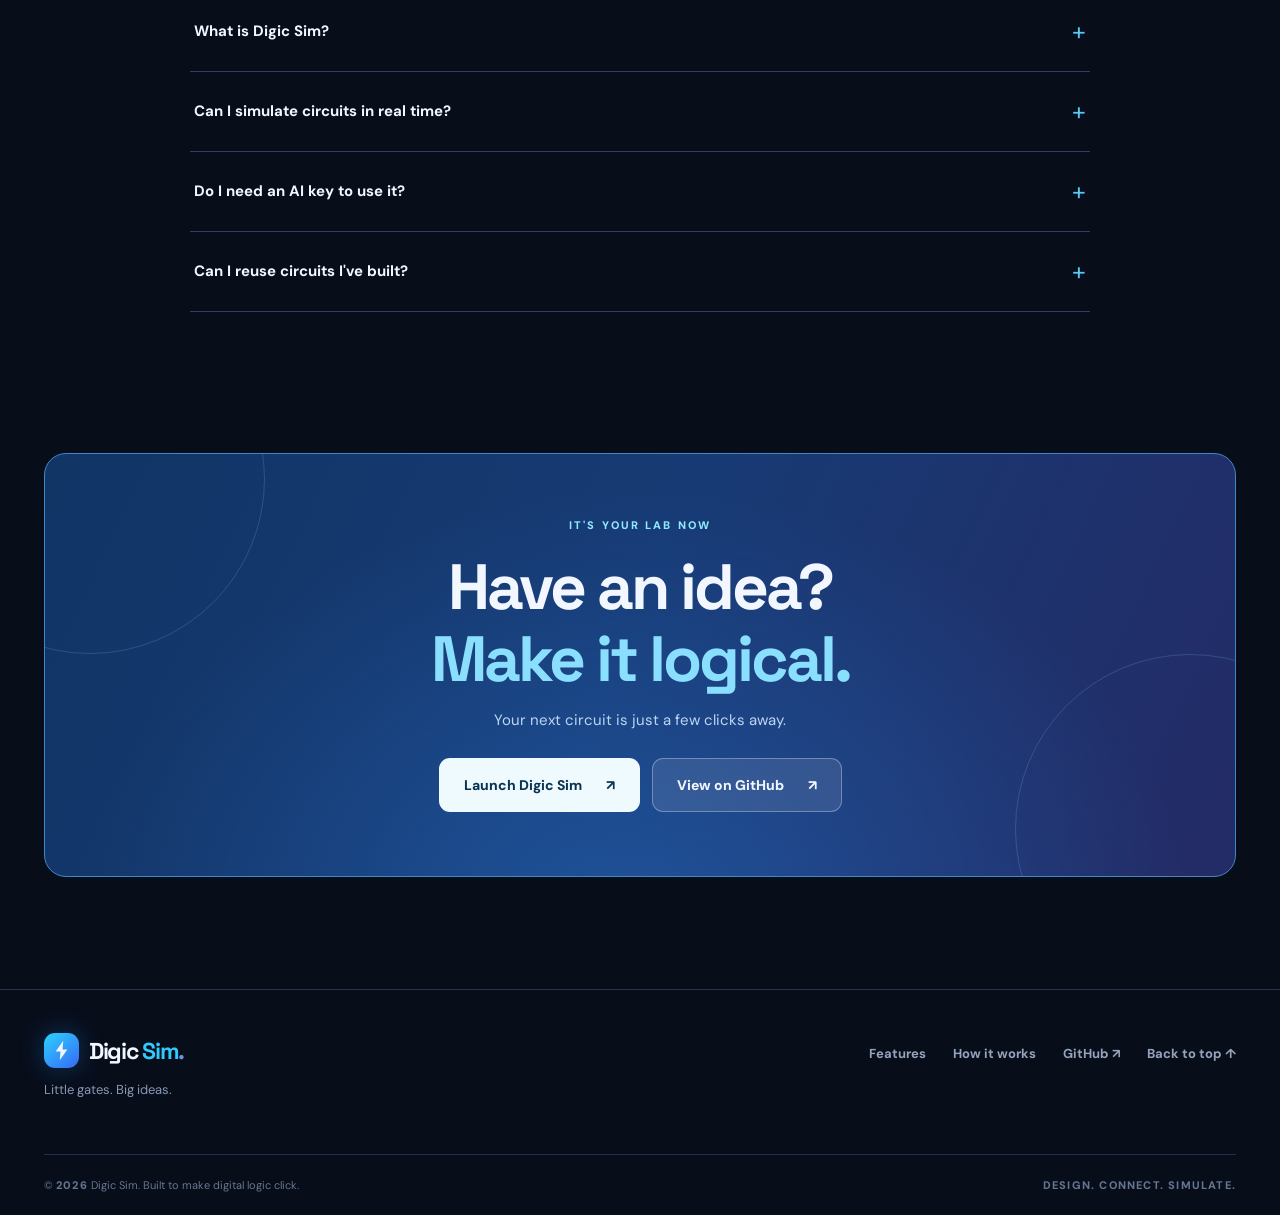
==== commit cd22846e: "refactor: update references from Logic Lab to Digic Sim across documentation and code" ====
--- a/digic-sim-landing/index.html
+++ b/digic-sim-landing/index.html
@@ -4,12 +4,12 @@
   <meta charset="UTF-8" />
   <meta name="viewport" content="width=device-width, initial-scale=1" />
   <meta name="theme-color" content="#090f20" />
-  <meta name="description" content="Logic Lab is a visual digital logic simulator. Build, connect and simulate circuits, create reusable ICs and generate circuits with AI." />
-  <meta property="og:title" content="Logic Lab — Digital Logic Simulator" />
+  <meta name="description" content="Digic Sim is a visual digital logic simulator. Build, connect and simulate circuits, create reusable ICs and generate circuits with AI." />
+  <meta property="og:title" content="Digic Sim — Digital Logic Simulator" />
   <meta property="og:description" content="Your digital circuit playground. Design, simulate, and experiment with digital logic in a visual workspace." />
   <meta property="og:type" content="website" />
   <meta property="og:image" content="assets/logic-lab-banner.png" />
-  <title>Logic Lab — Build logic. See it come alive.</title>
+  <title>Digic Sim — Build logic. See it come alive.</title>
   <link rel="icon" href="assets/favicon.svg" type="image/svg+xml" />
   <link rel="stylesheet" href="styles.css" />
   <script defer src="script.js"></script>
@@ -18,7 +18,7 @@
   <div class="site-bg" aria-hidden="true"></div>
   <header class="site-header" id="top">
     <div class="container header-inner">
-      <a class="brand" href="#top" aria-label="Logic Lab home"><span class="brand-icon"><svg viewBox="0 0 24 24" fill="currentColor" aria-hidden="true"><path d="M13.8 1.8 5.9 13h5l-.7 9.2L18.1 11h-5l.7-9.2Z"/></svg></span><span>logic<span class="brand-sub">lab</span><span class="brand-dot">.</span></span></a>
+      <a class="brand" href="#top" aria-label="Digic Sim home"><span class="brand-icon"><svg viewBox="0 0 24 24" fill="currentColor" aria-hidden="true"><path d="M13.8 1.8 5.9 13h5l-.7 9.2L18.1 11h-5l.7-9.2Z"/></svg></span><span>digic<span class="brand-sub">sim</span><span class="brand-dot">.</span></span></a>
       <nav class="nav" id="site-nav" aria-label="Main navigation"><a href="#features">Features</a><a href="#how-it-works">How it works</a><a href="#showcase">Showcase</a><a href="#faq">FAQ</a></nav>
       <div class="header-actions"><a class="github-link" data-github-link href="https://github.com/" target="_blank" rel="noopener noreferrer"><svg viewBox="0 0 24 24" fill="currentColor" aria-hidden="true"><path d="M12 .9a11.1 11.1 0 0 0-3.5 21.6c.55.1.75-.24.75-.53v-2c-3.05.66-3.7-1.3-3.7-1.3-.5-1.25-1.22-1.58-1.22-1.58-.99-.68.08-.67.08-.67 1.1.08 1.68 1.14 1.68 1.14.98 1.67 2.58 1.18 3.2.9.1-.72.38-1.18.69-1.45-2.43-.28-4.98-1.22-4.98-5.46 0-1.2.43-2.19 1.14-2.96-.12-.28-.5-1.4.11-2.9 0 0 .93-.3 3.05 1.13a10.6 10.6 0 0 1 5.55 0c2.12-1.43 3.04-1.13 3.04-1.13.61 1.5.23 2.62.12 2.9.71.77 1.13 1.76 1.13 2.96 0 4.25-2.55 5.17-4.98 5.45.39.34.74 1.01.74 2.05v3.04c0 .29.2.64.76.53A11.1 11.1 0 0 0 12 .9Z"/></svg> GitHub</a><a class="btn btn-primary header-cta" data-app-link href="#showcase">Launch App <span aria-hidden="true">↗</span></a></div>
       <button class="menu-toggle" id="menu-toggle" type="button" aria-label="Open navigation" aria-expanded="false" aria-controls="site-nav"><span></span><span></span><span></span></button>
@@ -34,8 +34,8 @@
       <div class="hero-proof reveal"><span class="proof-symbol">✦</span> Visual editor <span>•</span> Live simulation <span>•</span> AI-powered creation</div>
       <div class="showcase-shell reveal" id="showcase">
         <div class="showcase-glow" aria-hidden="true"></div>
-        <div class="window-top"><div class="window-dots" aria-hidden="true"><i></i><i></i><i></i></div><span class="window-url"><svg viewBox="0 0 24 24" fill="none" stroke="currentColor" stroke-width="2" aria-hidden="true"><rect x="5" y="10" width="14" height="11" rx="2"/><path d="M8 10V7a4 4 0 0 1 8 0v3"/></svg> Logic Lab / Continuous Counter</span><span class="window-live"><span class="pulse"></span> SIMULATOR</span></div>
-        <img class="simulator-image" src="assets/simulator.png" width="1564" height="960" alt="Logic Lab simulator showing a continuous counter circuit with connected clock, 4-bit counter, 7-segment driver, and gates" fetchpriority="high" />
+        <div class="window-top"><div class="window-dots" aria-hidden="true"><i></i><i></i><i></i></div><span class="window-url"><svg viewBox="0 0 24 24" fill="none" stroke="currentColor" stroke-width="2" aria-hidden="true"><rect x="5" y="10" width="14" height="11" rx="2"/><path d="M8 10V7a4 4 0 0 1 8 0v3"/></svg> Digic Sim / Continuous Counter</span><span class="window-live"><span class="pulse"></span> SIMULATOR</span></div>
+        <img class="simulator-image" src="assets/simulator.png" width="1564" height="960" alt="Digic Sim simulator showing a continuous counter circuit with connected clock, 4-bit counter, 7-segment driver, and gates" fetchpriority="high" />
         <div class="float-card float-card-left" aria-hidden="true"><span class="float-icon">↳</span><span><b>Wire it up</b><small>Connect with ease</small></span></div>
         <div class="float-card float-card-right" aria-hidden="true"><span class="float-icon teal">◉</span><span><b>It's alive!</b><small>Real-time signals</small></span></div>
       </div>
@@ -51,9 +51,9 @@
     </div></section>
     <section class="section steps-section" id="how-it-works"><div class="container"><div class="section-heading centered reveal"><div class="section-kicker"><span class="dash"></span> SIMPLE BY DESIGN</div><h2>From idea to output<br/><span class="text-muted">in three moves.</span></h2><p>Less setup, more experimenting. That’s the whole point.</p></div><div class="steps-grid"><article class="step reveal"><div class="step-num">01<span>↗</span></div><div class="step-icon">▦</div><h3>Place components</h3><p>Pick gates, inputs, clocks, and displays from the tool panel.</p></article><article class="step reveal"><div class="step-num">02<span>↗</span></div><div class="step-icon">⌁</div><h3>Connect the dots</h3><p>Draw wires between pins to bring your logic circuit together.</p></article><article class="step reveal"><div class="step-num">03<span>✓</span></div><div class="step-icon">◉</div><h3>Watch it work</h3><p>Toggle inputs or start a clock to see signals flow in real time.</p></article></div></div></section>
     <section class="section container" id="possibilities"><div class="split-panel reveal"><div class="split-copy"><div class="section-kicker"><span class="dash"></span> MADE FOR THE WAY YOU THINK</div><h2>Experiment big.<br/><span class="gradient-text">Start small.</span></h2><p>Explore the building blocks of computing, test a tricky logic idea, or build something completely your own.</p><div class="use-cases"><span><b>01</b> Logic gate experiments</span><span><b>02</b> Counters &amp; displays</span><span><b>03</b> Sequential circuits</span><span><b>04</b> Custom IC building</span></div><a class="text-link" data-app-link href="#showcase">Open your workspace <span>↗</span></a></div><div class="split-visual"><div class="circuit-pattern"></div><div class="logic-sequence" aria-hidden="true"><span class="logic-node">1</span><span class="logic-connection"></span><span class="logic-gate-symbol">&amp;</span><span class="logic-connection"></span><span class="logic-result">1</span></div><div class="code-float">INPUT <b>1</b><br/>INPUT <b>1</b><br/>OUTPUT <b class="result-high">HIGH ●</b></div></div></div></section>
-    <section class="section faq-section container" id="faq"><div class="section-heading centered reveal"><div class="section-kicker"><span class="dash"></span> GOOD TO KNOW</div><h2>A few quick answers.</h2></div><div class="faq-list reveal"><details><summary>What is Logic Lab?<span>+</span></summary><p>Logic Lab is a Flutter application for designing and simulating digital logic circuits with a visual editor.</p></details><details><summary>Can I simulate circuits in real time?<span>+</span></summary><p>Yes. Connect components, toggle input switches, and run clocks to observe the logic signals and outputs update.</p></details><details><summary>Do I need an AI key to use it?<span>+</span></summary><p>No. The visual editor and simulation work independently. AI circuit generation is an optional feature that uses a Gemini API key you provide.</p></details><details><summary>Can I reuse circuits I've built?<span>+</span></summary><p>Yes. Logic Lab supports creating reusable integrated circuits (ICs) from your designs, along with multiple workspaces and preset circuits.</p></details></div></section>
-    <section class="cta-section container"><div class="cta-panel reveal"><div class="cta-orb orb-one" aria-hidden="true"></div><div class="cta-orb orb-two" aria-hidden="true"></div><div class="section-kicker">IT'S YOUR LAB NOW</div><h2>Have an idea?<br/><span>Make it logical.</span></h2><p>Your next circuit is just a few clicks away.</p><div class="cta-actions"><a class="btn btn-light btn-large" data-app-link href="#showcase">Launch Logic Lab <span>↗</span></a><a class="btn btn-glass btn-large" data-github-link href="https://github.com/" target="_blank" rel="noopener noreferrer">View on GitHub <span>↗</span></a></div></div></section>
+    <section class="section faq-section container" id="faq"><div class="section-heading centered reveal"><div class="section-kicker"><span class="dash"></span> GOOD TO KNOW</div><h2>A few quick answers.</h2></div><div class="faq-list reveal"><details><summary>What is Digic Sim?<span>+</span></summary><p>Digic Sim is a Flutter application for designing and simulating digital logic circuits with a visual editor.</p></details><details><summary>Can I simulate circuits in real time?<span>+</span></summary><p>Yes. Connect components, toggle input switches, and run clocks to observe the logic signals and outputs update.</p></details><details><summary>Do I need an AI key to use it?<span>+</span></summary><p>No. The visual editor and simulation work independently. AI circuit generation is an optional feature that uses a Gemini API key you provide.</p></details><details><summary>Can I reuse circuits I've built?<span>+</span></summary><p>Yes. Digic Sim supports creating reusable integrated circuits (ICs) from your designs, along with multiple workspaces and preset circuits.</p></details></div></section>
+    <section class="cta-section container"><div class="cta-panel reveal"><div class="cta-orb orb-one" aria-hidden="true"></div><div class="cta-orb orb-two" aria-hidden="true"></div><div class="section-kicker">IT'S YOUR LAB NOW</div><h2>Have an idea?<br/><span>Make it logical.</span></h2><p>Your next circuit is just a few clicks away.</p><div class="cta-actions"><a class="btn btn-light btn-large" data-app-link href="#showcase">Launch Digic Sim <span>↗</span></a><a class="btn btn-glass btn-large" data-github-link href="https://github.com/" target="_blank" rel="noopener noreferrer">View on GitHub <span>↗</span></a></div></div></section>
   </main>
-  <footer class="footer"><div class="container footer-top"><div><a class="brand" href="#top"><span class="brand-icon"><svg viewBox="0 0 24 24" fill="currentColor"><path d="M13.8 1.8 5.9 13h5l-.7 9.2L18.1 11h-5l.7-9.2Z"/></svg></span><span>logic<span class="brand-sub">lab</span><span class="brand-dot">.</span></span></a><p>Little gates. Big ideas.</p></div><div class="footer-links"><a href="#features">Features</a><a href="#how-it-works">How it works</a><a data-github-link href="https://github.com/" target="_blank" rel="noopener noreferrer">GitHub ↗</a><a href="#top">Back to top ↑</a></div></div><div class="container footer-bottom"><span>© <span id="year"></span> Logic Lab. Built to make digital logic click.</span><span>DESIGN. CONNECT. SIMULATE.</span></div></footer>
+  <footer class="footer"><div class="container footer-top"><div><a class="brand" href="#top"><span class="brand-icon"><svg viewBox="0 0 24 24" fill="currentColor"><path d="M13.8 1.8 5.9 13h5l-.7 9.2L18.1 11h-5l.7-9.2Z"/></svg></span><span>Digic <span class="brand-sub">Sim</span><span class="brand-dot">.</span></span></a><p>Little gates. Big ideas.</p></div><div class="footer-links"><a href="#features">Features</a><a href="#how-it-works">How it works</a><a data-github-link href="https://github.com/" target="_blank" rel="noopener noreferrer">GitHub ↗</a><a href="#top">Back to top ↑</a></div></div><div class="container footer-bottom"><span>© <span id="year"></span> Digic Sim. Built to make digital logic click.</span><span>DESIGN. CONNECT. SIMULATE.</span></div></footer>
 </body>
 </html>
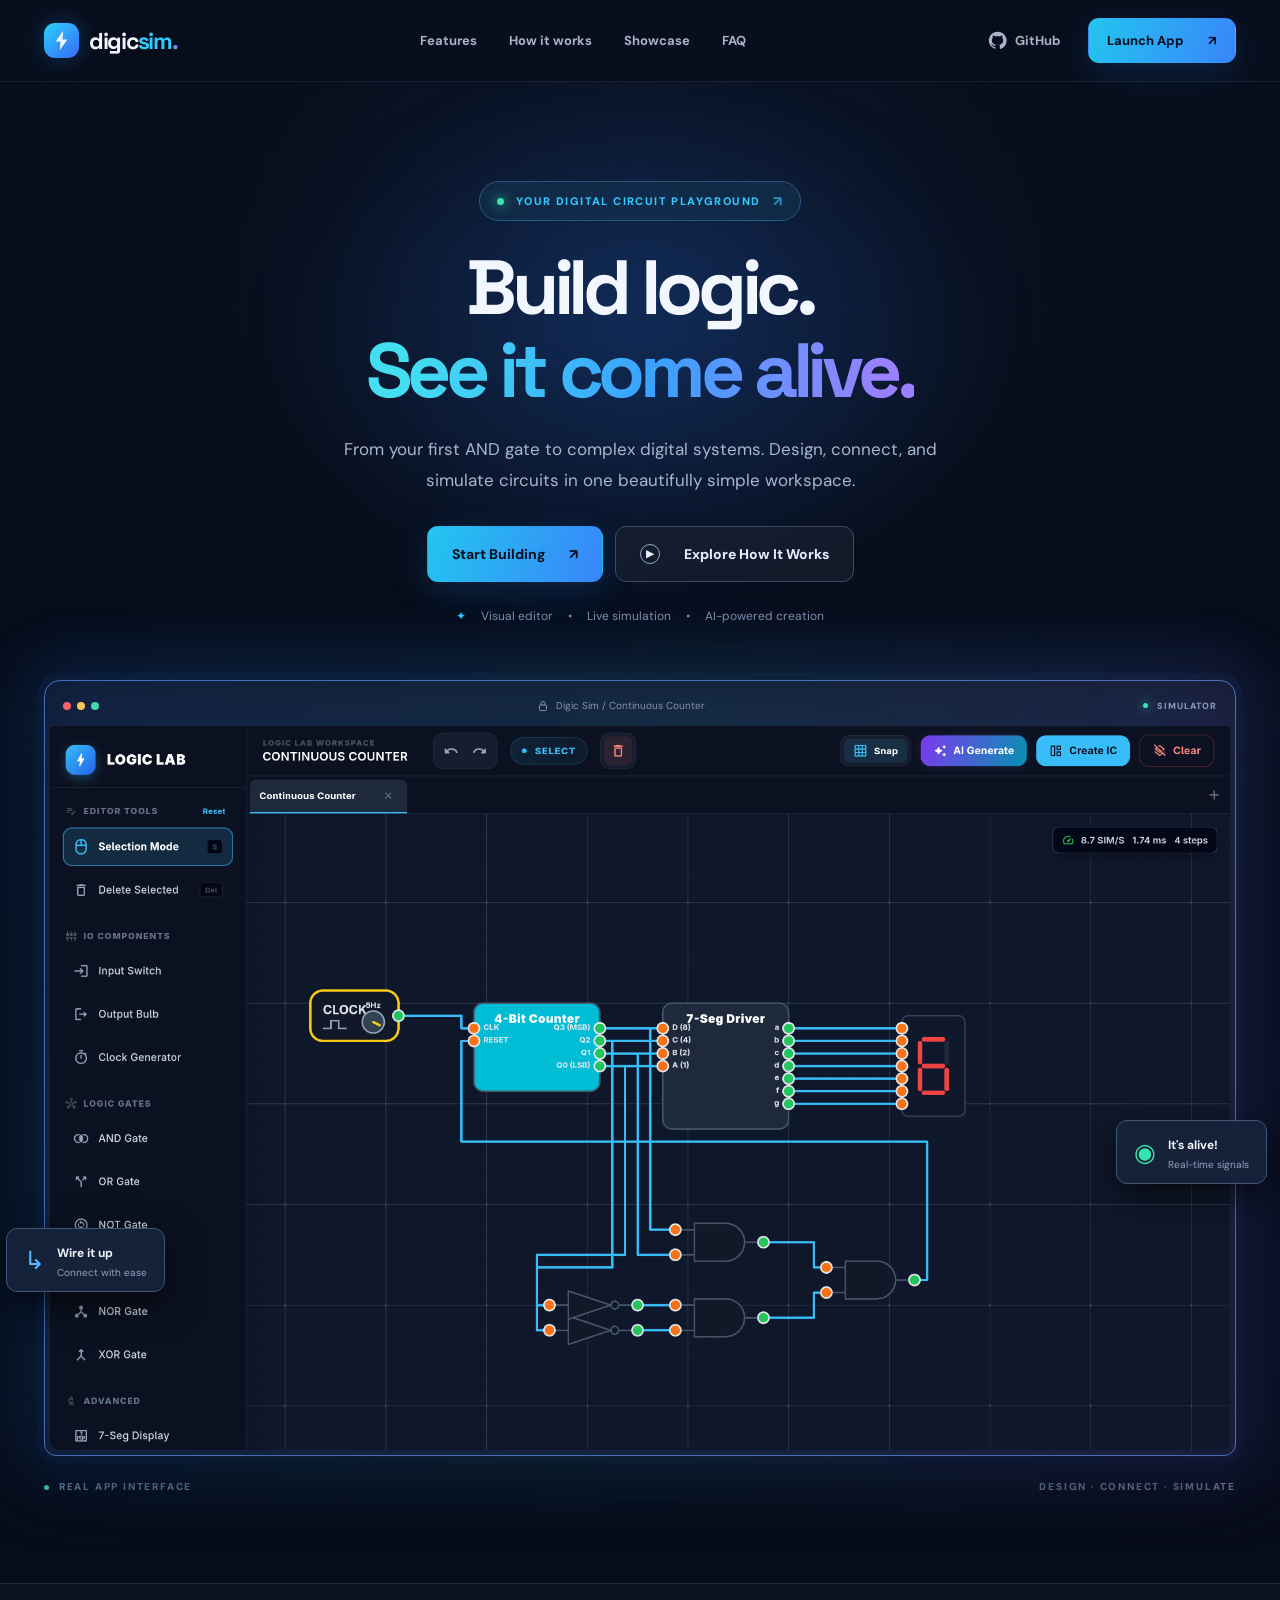
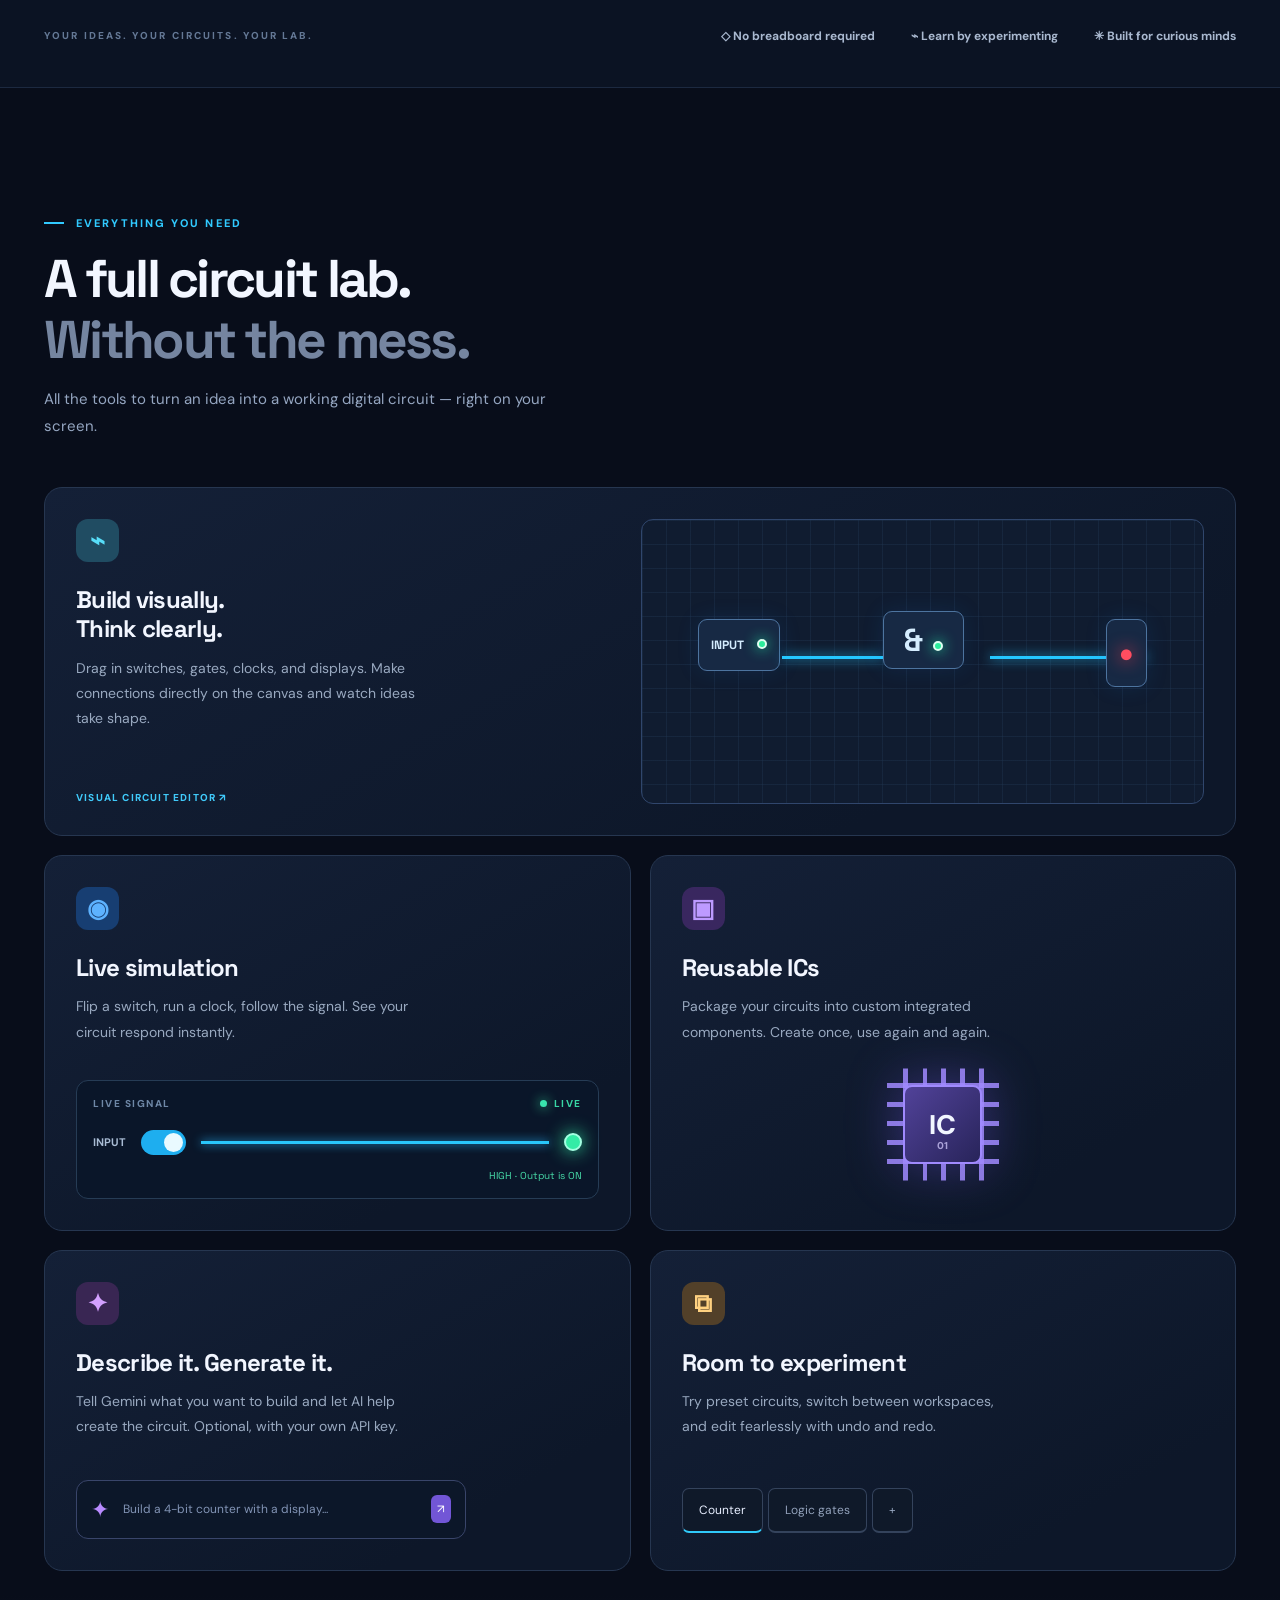
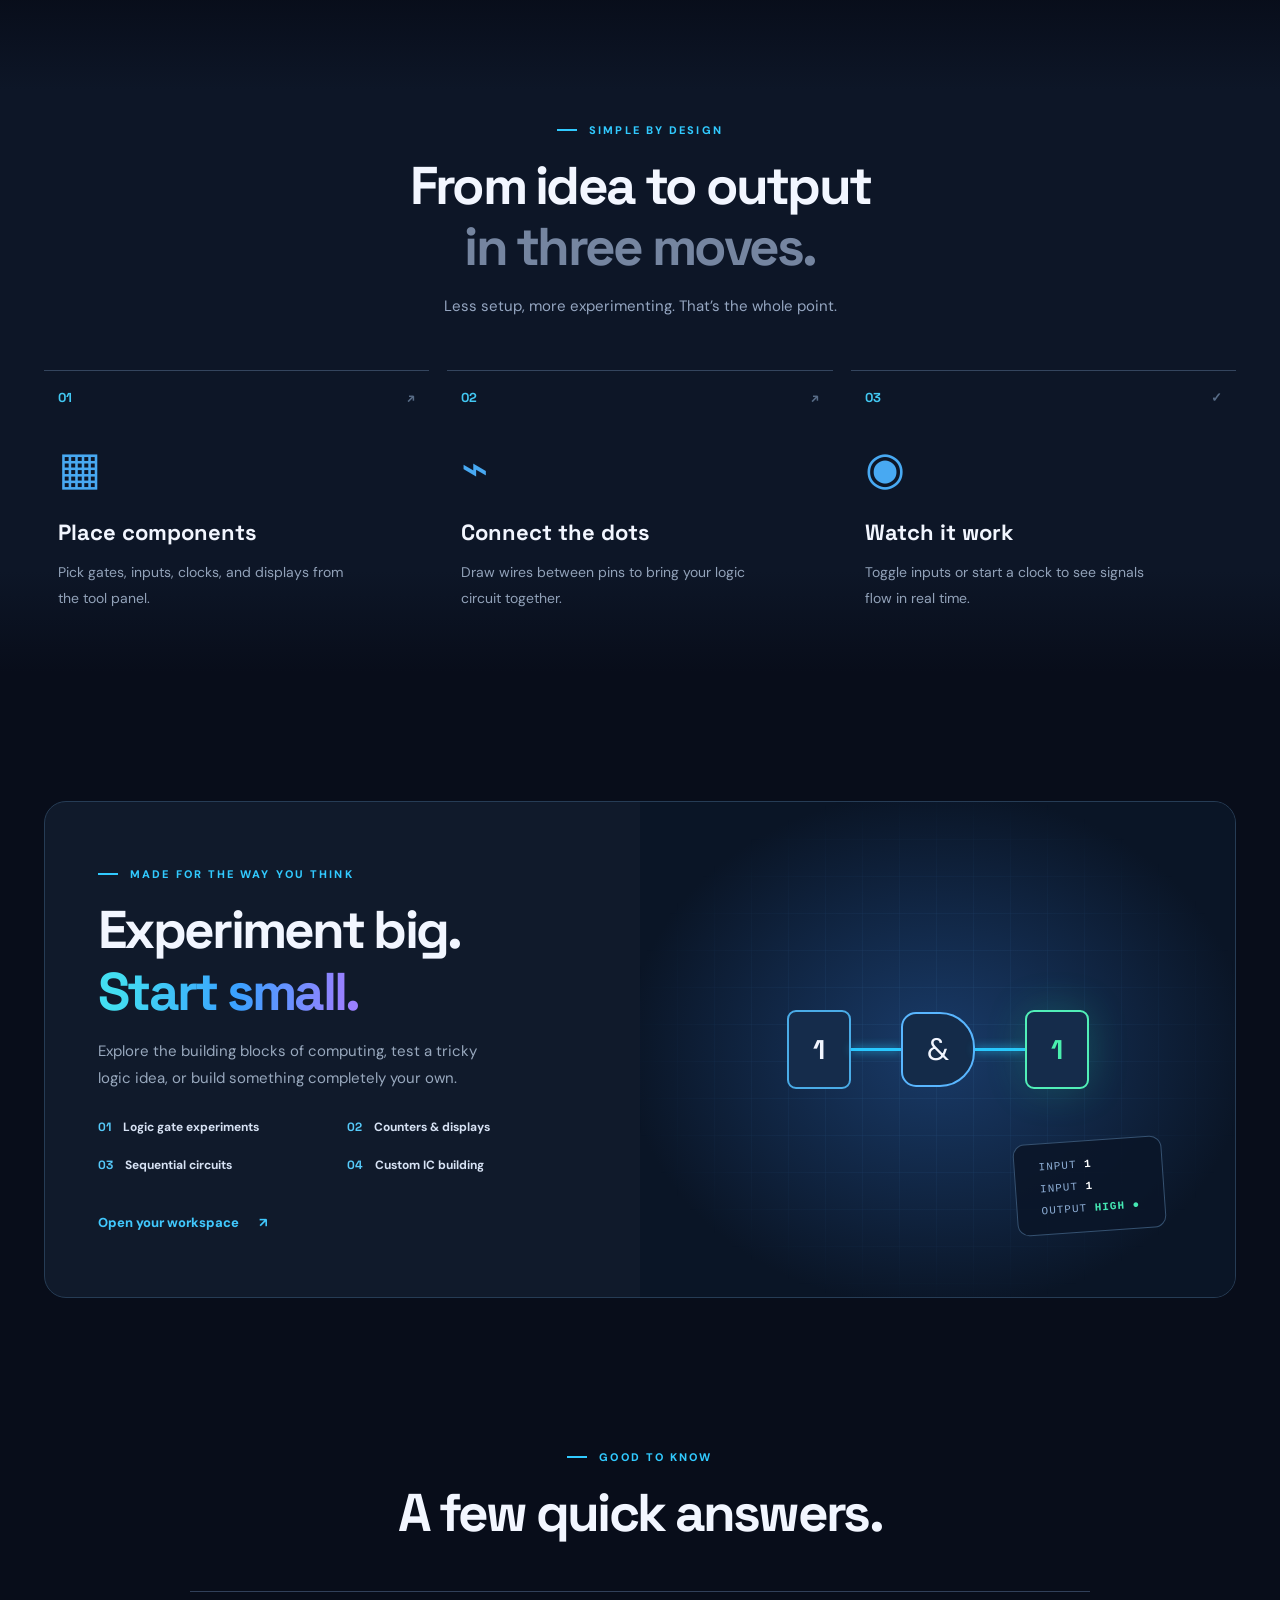
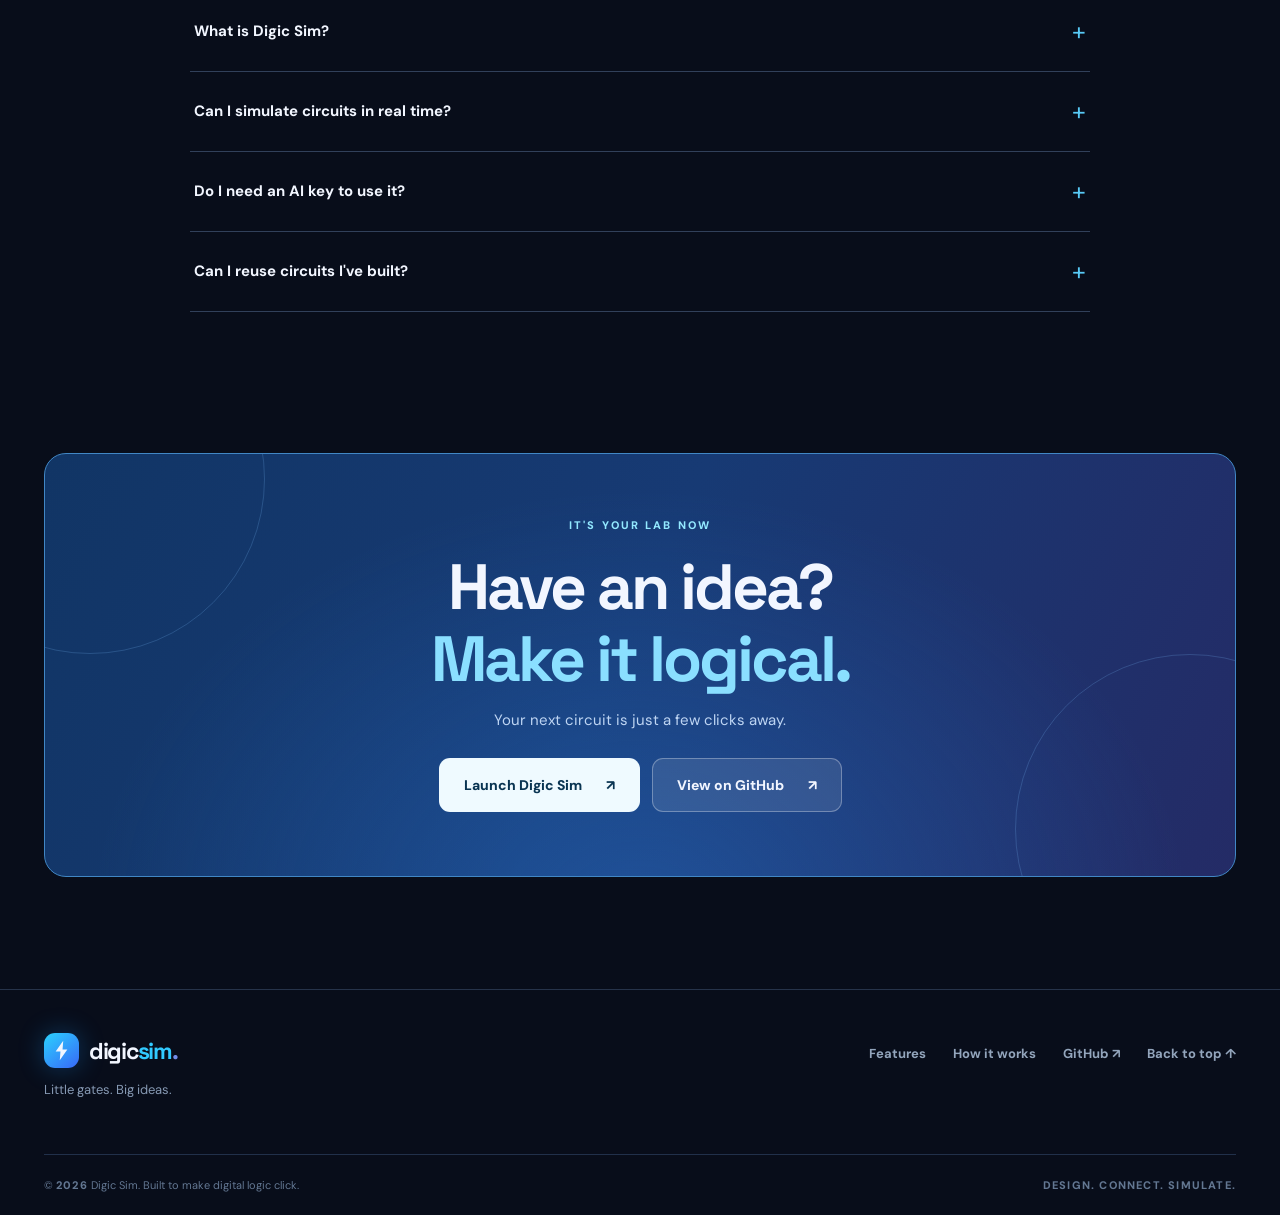
==== commit 67d7cafd: "fix: correct casing in footer brand name" ====
--- a/digic-sim-landing/index.html
+++ b/digic-sim-landing/index.html
@@ -54,6 +54,6 @@
     <section class="section faq-section container" id="faq"><div class="section-heading centered reveal"><div class="section-kicker"><span class="dash"></span> GOOD TO KNOW</div><h2>A few quick answers.</h2></div><div class="faq-list reveal"><details><summary>What is Digic Sim?<span>+</span></summary><p>Digic Sim is a Flutter application for designing and simulating digital logic circuits with a visual editor.</p></details><details><summary>Can I simulate circuits in real time?<span>+</span></summary><p>Yes. Connect components, toggle input switches, and run clocks to observe the logic signals and outputs update.</p></details><details><summary>Do I need an AI key to use it?<span>+</span></summary><p>No. The visual editor and simulation work independently. AI circuit generation is an optional feature that uses a Gemini API key you provide.</p></details><details><summary>Can I reuse circuits I've built?<span>+</span></summary><p>Yes. Digic Sim supports creating reusable integrated circuits (ICs) from your designs, along with multiple workspaces and preset circuits.</p></details></div></section>
     <section class="cta-section container"><div class="cta-panel reveal"><div class="cta-orb orb-one" aria-hidden="true"></div><div class="cta-orb orb-two" aria-hidden="true"></div><div class="section-kicker">IT'S YOUR LAB NOW</div><h2>Have an idea?<br/><span>Make it logical.</span></h2><p>Your next circuit is just a few clicks away.</p><div class="cta-actions"><a class="btn btn-light btn-large" data-app-link href="#showcase">Launch Digic Sim <span>↗</span></a><a class="btn btn-glass btn-large" data-github-link href="https://github.com/" target="_blank" rel="noopener noreferrer">View on GitHub <span>↗</span></a></div></div></section>
   </main>
-  <footer class="footer"><div class="container footer-top"><div><a class="brand" href="#top"><span class="brand-icon"><svg viewBox="0 0 24 24" fill="currentColor"><path d="M13.8 1.8 5.9 13h5l-.7 9.2L18.1 11h-5l.7-9.2Z"/></svg></span><span>Digic <span class="brand-sub">Sim</span><span class="brand-dot">.</span></span></a><p>Little gates. Big ideas.</p></div><div class="footer-links"><a href="#features">Features</a><a href="#how-it-works">How it works</a><a data-github-link href="https://github.com/" target="_blank" rel="noopener noreferrer">GitHub ↗</a><a href="#top">Back to top ↑</a></div></div><div class="container footer-bottom"><span>© <span id="year"></span> Digic Sim. Built to make digital logic click.</span><span>DESIGN. CONNECT. SIMULATE.</span></div></footer>
+  <footer class="footer"><div class="container footer-top"><div><a class="brand" href="#top"><span class="brand-icon"><svg viewBox="0 0 24 24" fill="currentColor"><path d="M13.8 1.8 5.9 13h5l-.7 9.2L18.1 11h-5l.7-9.2Z"/></svg></span><span>digic<span class="brand-sub">sim</span><span class="brand-dot">.</span></span></a><p>Little gates. Big ideas.</p></div><div class="footer-links"><a href="#features">Features</a><a href="#how-it-works">How it works</a><a data-github-link href="https://github.com/" target="_blank" rel="noopener noreferrer">GitHub ↗</a><a href="#top">Back to top ↑</a></div></div><div class="container footer-bottom"><span>© <span id="year"></span> Digic Sim. Built to make digital logic click.</span><span>DESIGN. CONNECT. SIMULATE.</span></div></footer>
 </body>
 </html>
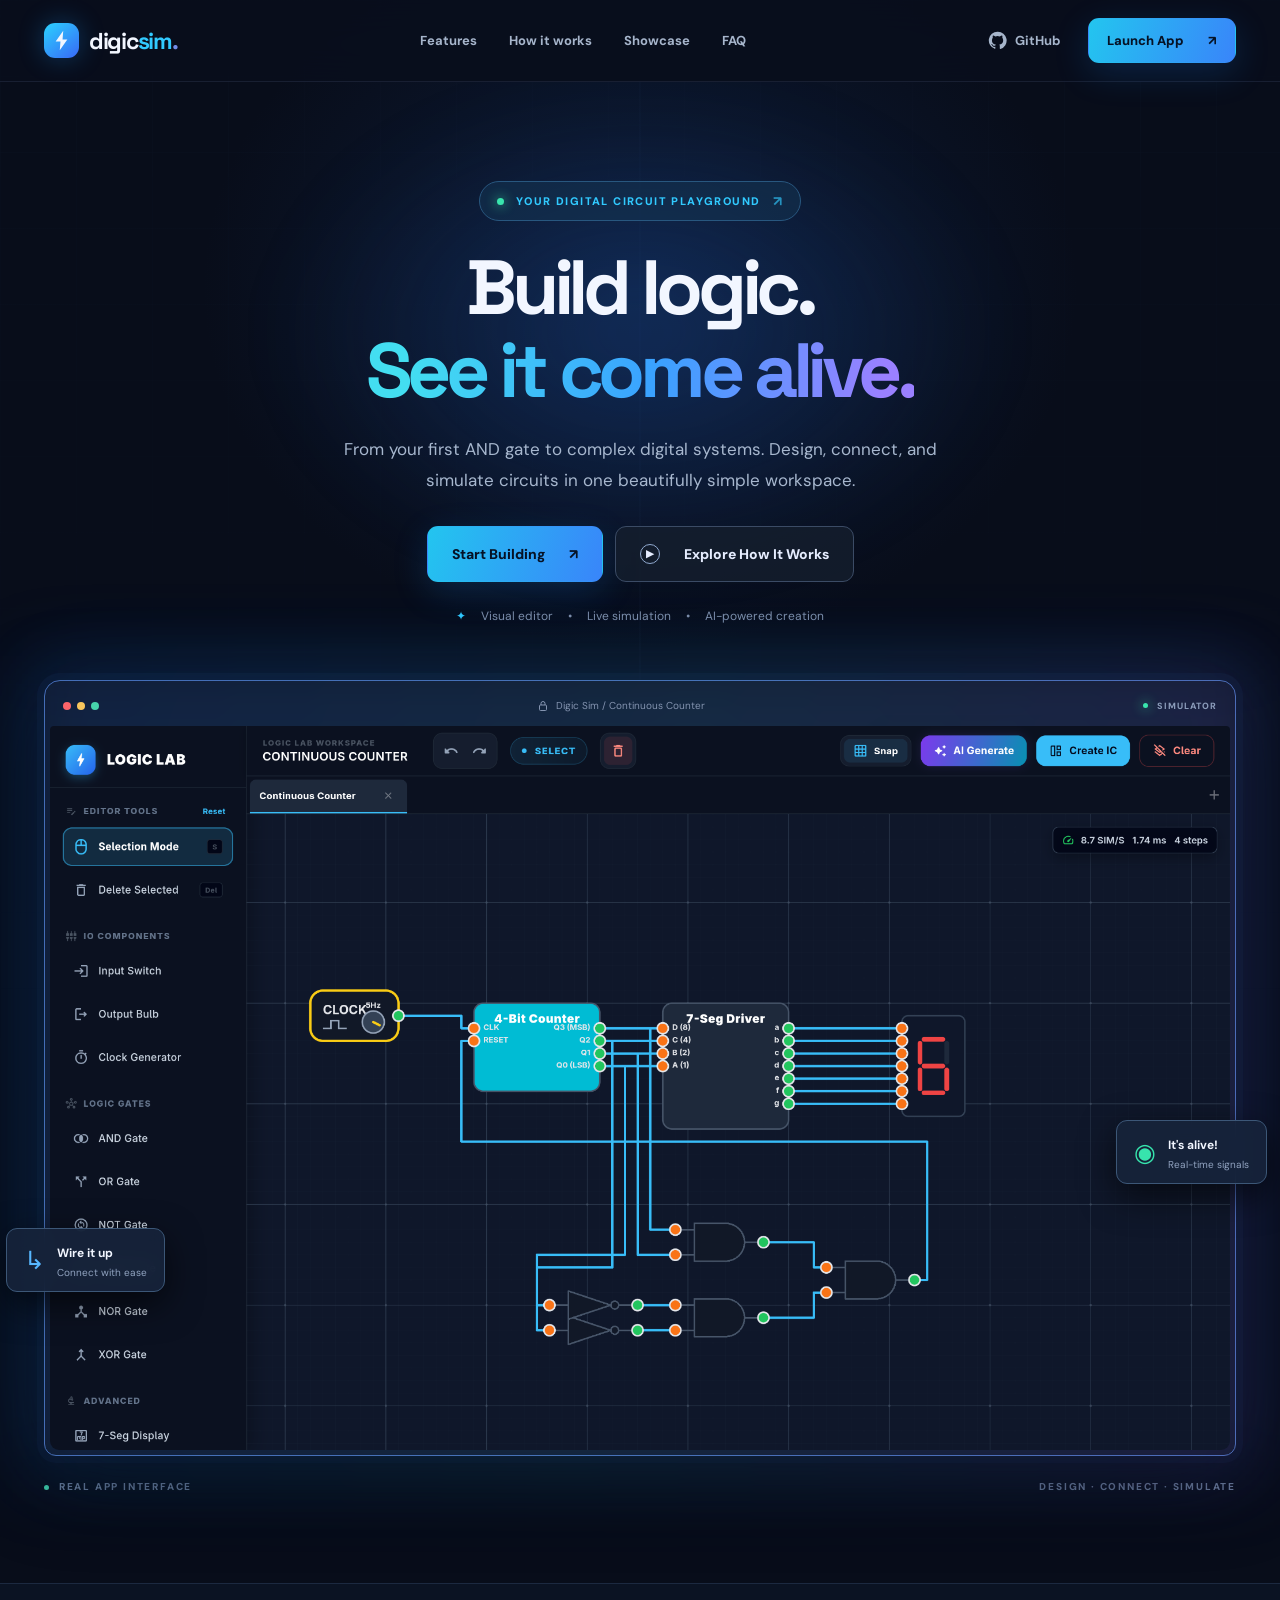
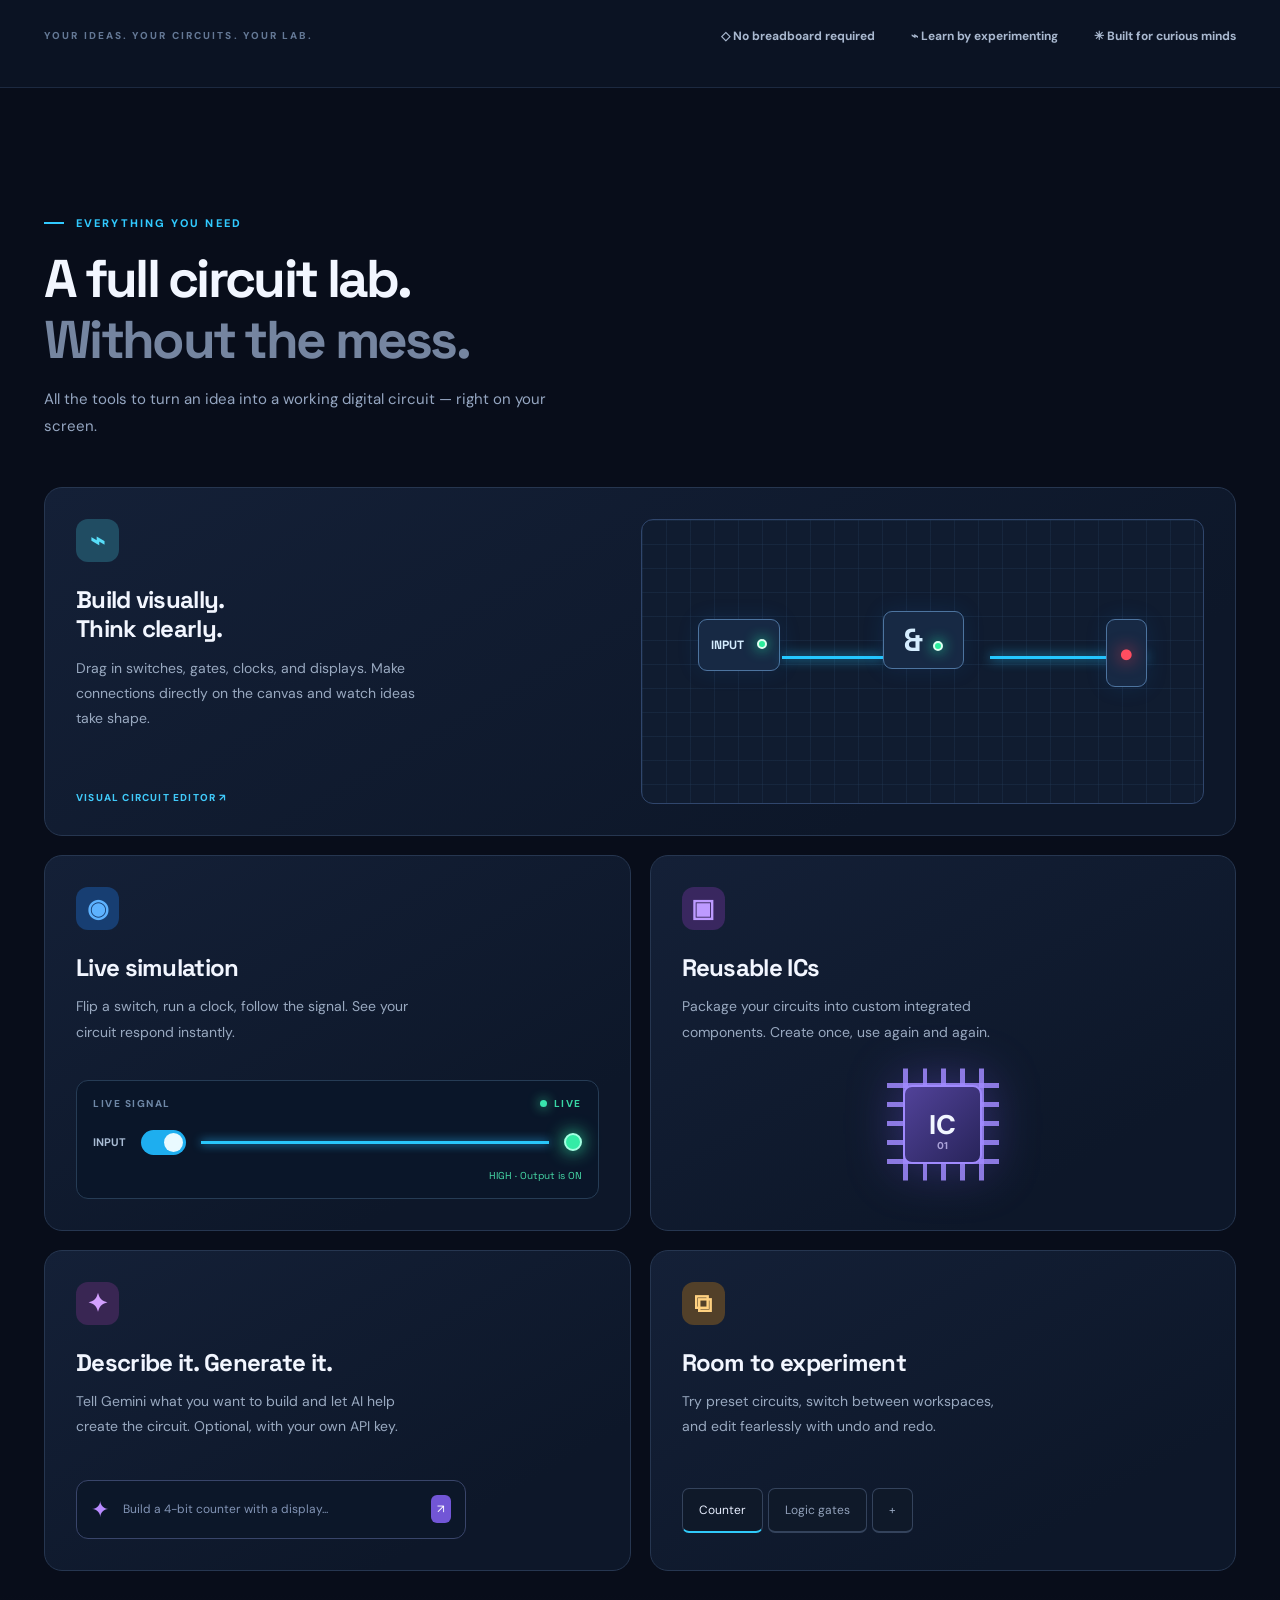
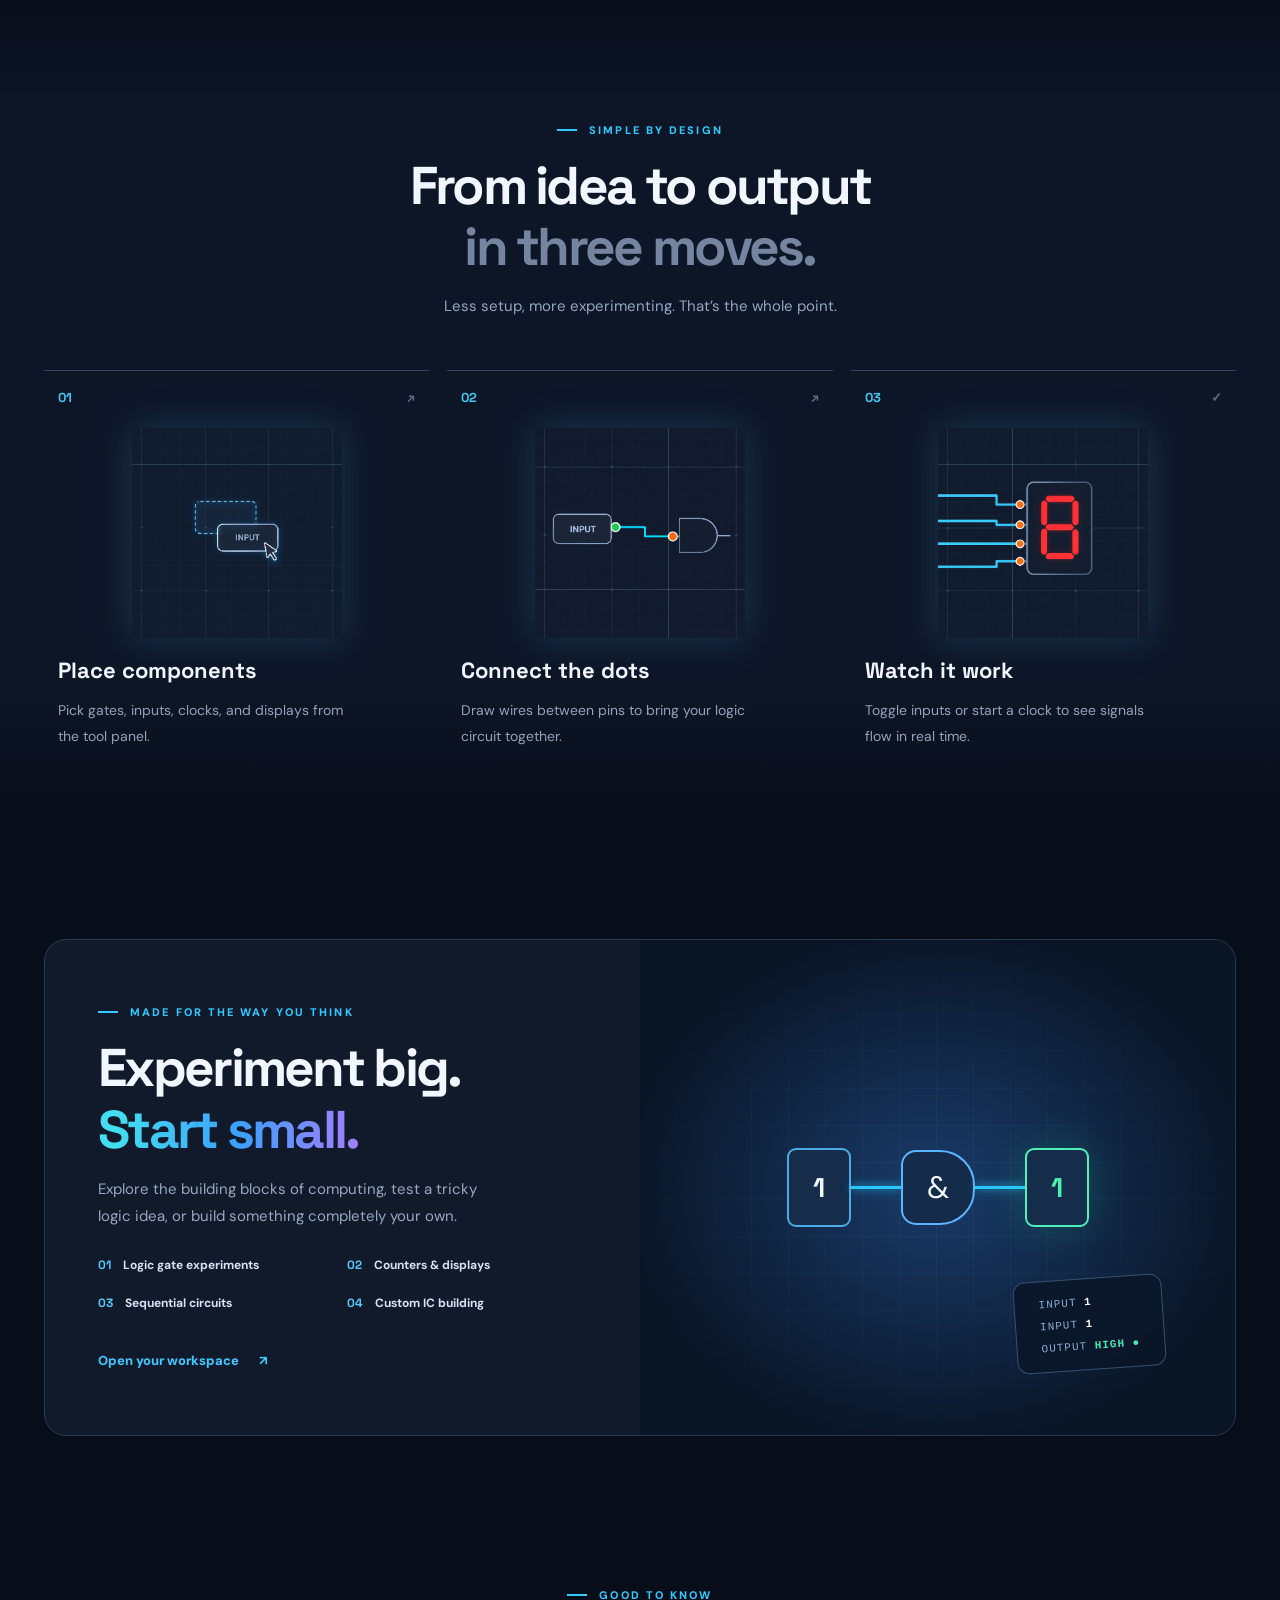
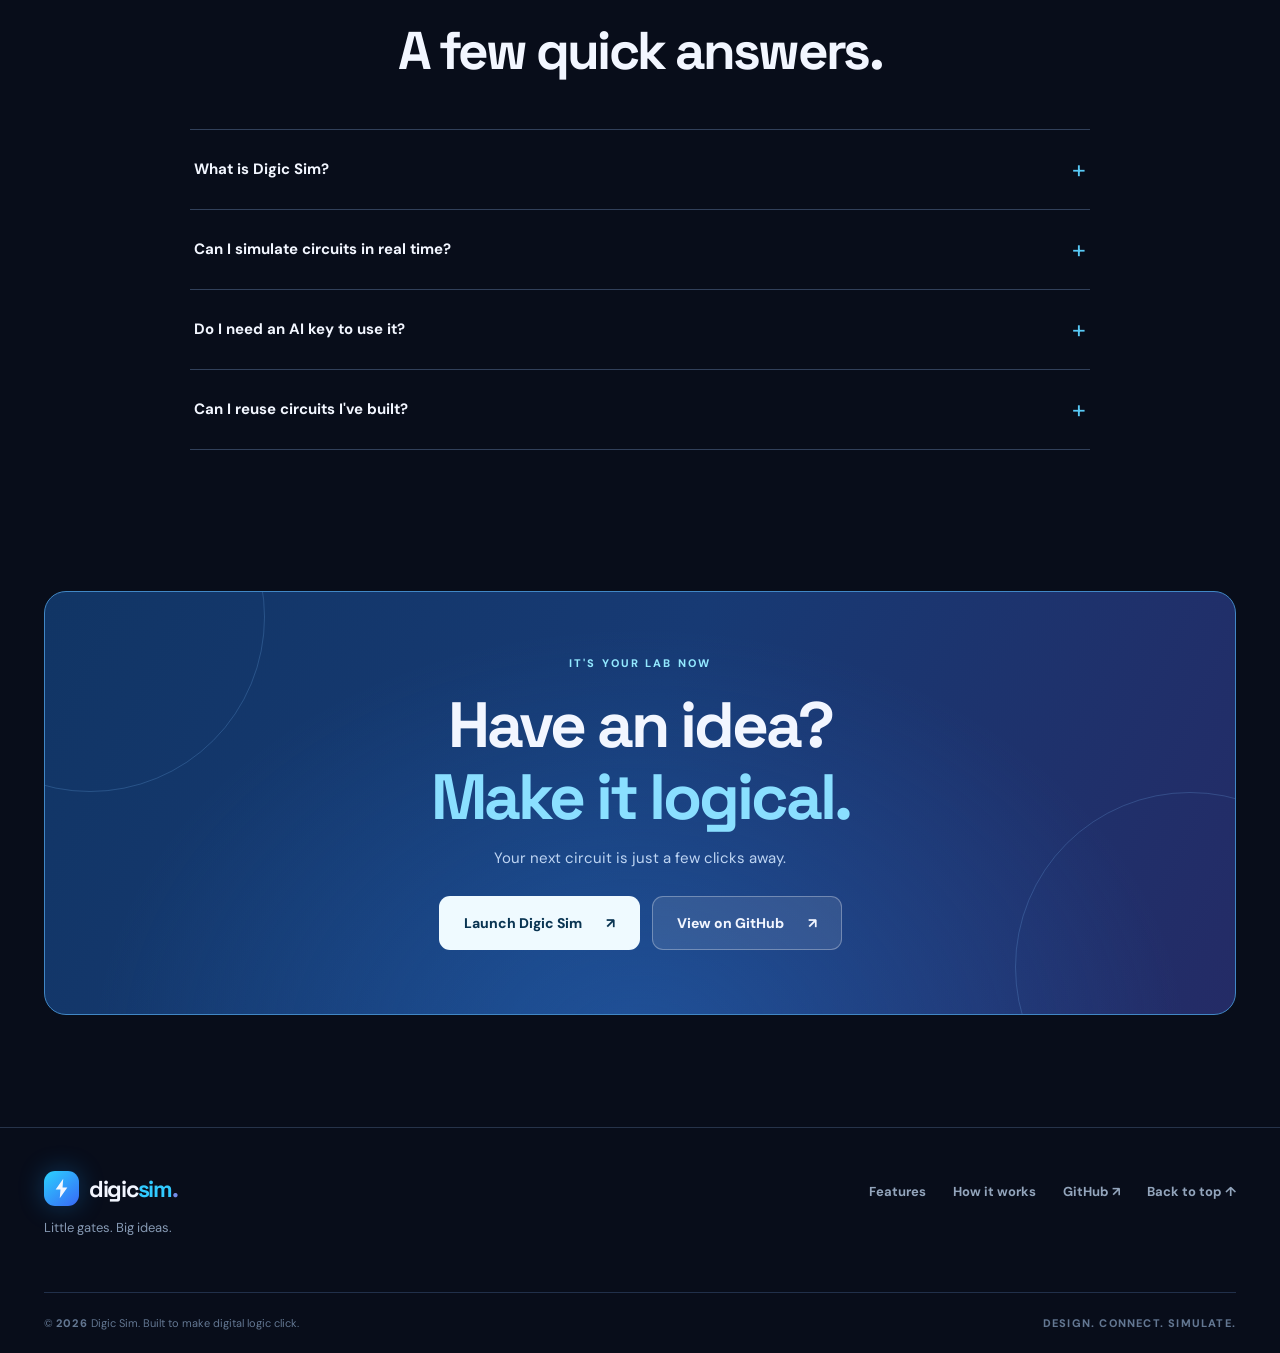
==== commit d43d04b4: "feat: image in landing page step section" ====
--- a/digic-sim-landing/index.html
+++ b/digic-sim-landing/index.html
@@ -20,7 +20,7 @@
     <div class="container header-inner">
       <a class="brand" href="#top" aria-label="Digic Sim home"><span class="brand-icon"><svg viewBox="0 0 24 24" fill="currentColor" aria-hidden="true"><path d="M13.8 1.8 5.9 13h5l-.7 9.2L18.1 11h-5l.7-9.2Z"/></svg></span><span>digic<span class="brand-sub">sim</span><span class="brand-dot">.</span></span></a>
       <nav class="nav" id="site-nav" aria-label="Main navigation"><a href="#features">Features</a><a href="#how-it-works">How it works</a><a href="#showcase">Showcase</a><a href="#faq">FAQ</a></nav>
-      <div class="header-actions"><a class="github-link" data-github-link href="https://github.com/" target="_blank" rel="noopener noreferrer"><svg viewBox="0 0 24 24" fill="currentColor" aria-hidden="true"><path d="M12 .9a11.1 11.1 0 0 0-3.5 21.6c.55.1.75-.24.75-.53v-2c-3.05.66-3.7-1.3-3.7-1.3-.5-1.25-1.22-1.58-1.22-1.58-.99-.68.08-.67.08-.67 1.1.08 1.68 1.14 1.68 1.14.98 1.67 2.58 1.18 3.2.9.1-.72.38-1.18.69-1.45-2.43-.28-4.98-1.22-4.98-5.46 0-1.2.43-2.19 1.14-2.96-.12-.28-.5-1.4.11-2.9 0 0 .93-.3 3.05 1.13a10.6 10.6 0 0 1 5.55 0c2.12-1.43 3.04-1.13 3.04-1.13.61 1.5.23 2.62.12 2.9.71.77 1.13 1.76 1.13 2.96 0 4.25-2.55 5.17-4.98 5.45.39.34.74 1.01.74 2.05v3.04c0 .29.2.64.76.53A11.1 11.1 0 0 0 12 .9Z"/></svg> GitHub</a><a class="btn btn-primary header-cta" data-app-link href="#showcase">Launch App <span aria-hidden="true">↗</span></a></div>
+      <div class="header-actions"><a class="github-link" data-github-link href="https://github.com/carbonanik/digic-sim" target="_blank" rel="noopener noreferrer"><svg viewBox="0 0 24 24" fill="currentColor" aria-hidden="true"><path d="M12 .9a11.1 11.1 0 0 0-3.5 21.6c.55.1.75-.24.75-.53v-2c-3.05.66-3.7-1.3-3.7-1.3-.5-1.25-1.22-1.58-1.22-1.58-.99-.68.08-.67.08-.67 1.1.08 1.68 1.14 1.68 1.14.98 1.67 2.58 1.18 3.2.9.1-.72.38-1.18.69-1.45-2.43-.28-4.98-1.22-4.98-5.46 0-1.2.43-2.19 1.14-2.96-.12-.28-.5-1.4.11-2.9 0 0 .93-.3 3.05 1.13a10.6 10.6 0 0 1 5.55 0c2.12-1.43 3.04-1.13 3.04-1.13.61 1.5.23 2.62.12 2.9.71.77 1.13 1.76 1.13 2.96 0 4.25-2.55 5.17-4.98 5.45.39.34.74 1.01.74 2.05v3.04c0 .29.2.64.76.53A11.1 11.1 0 0 0 12 .9Z"/></svg> GitHub</a><a class="btn btn-primary header-cta" data-app-link href="#showcase">Launch App <span aria-hidden="true">↗</span></a></div>
       <button class="menu-toggle" id="menu-toggle" type="button" aria-label="Open navigation" aria-expanded="false" aria-controls="site-nav"><span></span><span></span><span></span></button>
     </div>
   </header>
@@ -49,11 +49,11 @@
       <article class="feature-card reveal"><div class="feature-icon violet">✦</div><h3>Describe it. Generate it.</h3><p>Tell Gemini what you want to build and let AI help create the circuit. Optional, with your own API key.</p><div class="prompt-art" aria-hidden="true"><span class="prompt-spark">✦</span><span>Build a 4-bit counter with a display...</span><span class="prompt-arrow">↗</span></div></article>
       <article class="feature-card reveal"><div class="feature-icon amber">⧉</div><h3>Room to experiment</h3><p>Try preset circuits, switch between workspaces, and edit fearlessly with undo and redo.</p><div class="workspace-art" aria-hidden="true"><span class="active">Counter</span><span>Logic gates</span><span>+</span></div></article>
     </div></section>
-    <section class="section steps-section" id="how-it-works"><div class="container"><div class="section-heading centered reveal"><div class="section-kicker"><span class="dash"></span> SIMPLE BY DESIGN</div><h2>From idea to output<br/><span class="text-muted">in three moves.</span></h2><p>Less setup, more experimenting. That’s the whole point.</p></div><div class="steps-grid"><article class="step reveal"><div class="step-num">01<span>↗</span></div><div class="step-icon">▦</div><h3>Place components</h3><p>Pick gates, inputs, clocks, and displays from the tool panel.</p></article><article class="step reveal"><div class="step-num">02<span>↗</span></div><div class="step-icon">⌁</div><h3>Connect the dots</h3><p>Draw wires between pins to bring your logic circuit together.</p></article><article class="step reveal"><div class="step-num">03<span>✓</span></div><div class="step-icon">◉</div><h3>Watch it work</h3><p>Toggle inputs or start a clock to see signals flow in real time.</p></article></div></div></section>
+    <section class="section steps-section" id="how-it-works"><div class="container"><div class="section-heading centered reveal"><div class="section-kicker"><span class="dash"></span> SIMPLE BY DESIGN</div><h2>From idea to output<br/><span class="text-muted">in three moves.</span></h2><p>Less setup, more experimenting. That’s the whole point.</p></div>    <div class="steps-grid"><article class="step reveal"><div class="step-num">01<span>↗</span></div><img class="step-visual" src="assets/1-component-pacement.png" alt="Place components on the circuit board" /><h3>Place components</h3><p>Pick gates, inputs, clocks, and displays from the tool panel.</p></article><article class="step reveal"><div class="step-num">02<span>↗</span></div><img class="step-visual" src="assets/2-component-connection.png" alt="Connect logic components together" /><h3>Connect the dots</h3><p>Draw wires between pins to bring your logic circuit together.</p></article><article class="step reveal"><div class="step-num">03<span>✓</span></div><img class="step-visual" src="assets/3-component-running.png" alt="Run the circuit and observe output" /><h3>Watch it work</h3><p>Toggle inputs or start a clock to see signals flow in real time.</p></article></div></div></section>
     <section class="section container" id="possibilities"><div class="split-panel reveal"><div class="split-copy"><div class="section-kicker"><span class="dash"></span> MADE FOR THE WAY YOU THINK</div><h2>Experiment big.<br/><span class="gradient-text">Start small.</span></h2><p>Explore the building blocks of computing, test a tricky logic idea, or build something completely your own.</p><div class="use-cases"><span><b>01</b> Logic gate experiments</span><span><b>02</b> Counters &amp; displays</span><span><b>03</b> Sequential circuits</span><span><b>04</b> Custom IC building</span></div><a class="text-link" data-app-link href="#showcase">Open your workspace <span>↗</span></a></div><div class="split-visual"><div class="circuit-pattern"></div><div class="logic-sequence" aria-hidden="true"><span class="logic-node">1</span><span class="logic-connection"></span><span class="logic-gate-symbol">&amp;</span><span class="logic-connection"></span><span class="logic-result">1</span></div><div class="code-float">INPUT <b>1</b><br/>INPUT <b>1</b><br/>OUTPUT <b class="result-high">HIGH ●</b></div></div></div></section>
     <section class="section faq-section container" id="faq"><div class="section-heading centered reveal"><div class="section-kicker"><span class="dash"></span> GOOD TO KNOW</div><h2>A few quick answers.</h2></div><div class="faq-list reveal"><details><summary>What is Digic Sim?<span>+</span></summary><p>Digic Sim is a Flutter application for designing and simulating digital logic circuits with a visual editor.</p></details><details><summary>Can I simulate circuits in real time?<span>+</span></summary><p>Yes. Connect components, toggle input switches, and run clocks to observe the logic signals and outputs update.</p></details><details><summary>Do I need an AI key to use it?<span>+</span></summary><p>No. The visual editor and simulation work independently. AI circuit generation is an optional feature that uses a Gemini API key you provide.</p></details><details><summary>Can I reuse circuits I've built?<span>+</span></summary><p>Yes. Digic Sim supports creating reusable integrated circuits (ICs) from your designs, along with multiple workspaces and preset circuits.</p></details></div></section>
-    <section class="cta-section container"><div class="cta-panel reveal"><div class="cta-orb orb-one" aria-hidden="true"></div><div class="cta-orb orb-two" aria-hidden="true"></div><div class="section-kicker">IT'S YOUR LAB NOW</div><h2>Have an idea?<br/><span>Make it logical.</span></h2><p>Your next circuit is just a few clicks away.</p><div class="cta-actions"><a class="btn btn-light btn-large" data-app-link href="#showcase">Launch Digic Sim <span>↗</span></a><a class="btn btn-glass btn-large" data-github-link href="https://github.com/" target="_blank" rel="noopener noreferrer">View on GitHub <span>↗</span></a></div></div></section>
+    <section class="cta-section container"><div class="cta-panel reveal"><div class="cta-orb orb-one" aria-hidden="true"></div><div class="cta-orb orb-two" aria-hidden="true"></div><div class="section-kicker">IT'S YOUR LAB NOW</div><h2>Have an idea?<br/><span>Make it logical.</span></h2><p>Your next circuit is just a few clicks away.</p><div class="cta-actions"><a class="btn btn-light btn-large" data-app-link href="#showcase">Launch Digic Sim <span>↗</span></a><a class="btn btn-glass btn-large" data-github-link href="https://github.com/carbonanik/digic-sim" target="_blank" rel="noopener noreferrer">View on GitHub <span>↗</span></a></div></div></section>
   </main>
-  <footer class="footer"><div class="container footer-top"><div><a class="brand" href="#top"><span class="brand-icon"><svg viewBox="0 0 24 24" fill="currentColor"><path d="M13.8 1.8 5.9 13h5l-.7 9.2L18.1 11h-5l.7-9.2Z"/></svg></span><span>digic<span class="brand-sub">sim</span><span class="brand-dot">.</span></span></a><p>Little gates. Big ideas.</p></div><div class="footer-links"><a href="#features">Features</a><a href="#how-it-works">How it works</a><a data-github-link href="https://github.com/" target="_blank" rel="noopener noreferrer">GitHub ↗</a><a href="#top">Back to top ↑</a></div></div><div class="container footer-bottom"><span>© <span id="year"></span> Digic Sim. Built to make digital logic click.</span><span>DESIGN. CONNECT. SIMULATE.</span></div></footer>
+  <footer class="footer"><div class="container footer-top"><div><a class="brand" href="#top"><span class="brand-icon"><svg viewBox="0 0 24 24" fill="currentColor"><path d="M13.8 1.8 5.9 13h5l-.7 9.2L18.1 11h-5l.7-9.2Z"/></svg></span><span>digic<span class="brand-sub">sim</span><span class="brand-dot">.</span></span></a><p>Little gates. Big ideas.</p></div><div class="footer-links"><a href="#features">Features</a><a href="#how-it-works">How it works</a><a data-github-link href="https://github.com/carbonanik/digic-sim" target="_blank" rel="noopener noreferrer">GitHub ↗</a><a href="#top">Back to top ↑</a></div></div><div class="container footer-bottom"><span>© <span id="year"></span> Digic Sim. Built to make digital logic click.</span><span>DESIGN. CONNECT. SIMULATE.</span></div></footer>
 </body>
 </html>
--- a/digic-sim-landing/styles.css
+++ b/digic-sim-landing/styles.css
@@ -1,5 +1,5 @@
 @import url('https://fonts.googleapis.com/css2?family=DM+Sans:wght@400;500;600;700;800&family=Space+Grotesk:wght@400;500;600;700&display=swap');
-:root{--bg:#080d1a;--panel:#10192c;--panel2:#121e34;--line:#263249;--text:#f2f6ff;--muted:#8897b1;--cyan:#31caff;--blue:#3a80fb;--purple:#876bfb;--green:#37e4ad;--container:1192px}*{box-sizing:border-box}html{scroll-behavior:smooth;scroll-padding-top:92px}body{margin:0;background:var(--bg);color:var(--text);font-family:'DM Sans',sans-serif;-webkit-font-smoothing:antialiased;overflow-x:hidden}a{color:inherit;text-decoration:none}button{font:inherit}button:focus-visible,a:focus-visible,summary:focus-visible{outline:2px solid var(--cyan);outline-offset:4px}::selection{background:#2c9cdbaa;color:#fff}.site-bg{pointer-events:none;position:absolute;inset:0 0 auto;height:1250px;z-index:-1;background:radial-gradient(ellipse 38% 32% at 50% 23%,#14326371,transparent 90%),linear-gradient(90deg,transparent 49.9%,#15233a38 50%,transparent 50.1%);overflow:hidden}.site-bg:after{content:'';position:absolute;inset:0;background-image:linear-gradient(#19274322 1px,transparent 1px),linear-gradient(90deg,#19274322 1px,transparent 1px);background-size:76px 76px;mask-image:linear-gradient(#0009,transparent 85%)}.container{width:min(calc(100% - 56px),var(--container));margin:auto}.site-header{height:82px;position:relative;z-index:50;border-bottom:1px solid #26314786;background:#090f1ded;backdrop-filter:blur(18px)}.header-inner{height:100%;display:flex;align-items:center;gap:42px}.brand{font-family:'Space Grotesk',sans-serif;font-size:23px;font-weight:700;letter-spacing:-1.3px;display:inline-flex;align-items:center;gap:10px;white-space:nowrap}.brand-icon{height:35px;width:35px;border-radius:11px;background:linear-gradient(140deg,#2bd2fe,#3868f7);display:grid;place-items:center;box-shadow:0 0 26px #1a9cff4d}.brand-icon svg{width:23px;height:23px}.brand-sub{color:var(--cyan)}.brand-dot{color:#738de9}.nav{display:flex;gap:32px;margin:auto}.nav a,.github-link{font-size:13px;font-weight:700;color:#a6b5cb;transition:color .2s}.nav a:hover,.github-link:hover,.footer a:hover{color:#fff}.header-actions{display:flex;align-items:center;gap:27px}.github-link{display:flex;align-items:center;gap:8px;white-space:nowrap}.github-link svg{width:19px;height:19px}.btn{border-radius:11px;display:inline-flex;align-items:center;justify-content:center;gap:24px;font-weight:800;font-size:13px;white-space:nowrap;transition:transform .22s,box-shadow .22s,background .22s;border:1px solid transparent}.btn:hover{transform:translateY(-3px)}.btn-primary{background:linear-gradient(110deg,#23c5ef,#3985fa);color:#061225;padding:13px 18px;box-shadow:0 10px 35px #188cfd2e}.btn-primary:hover{box-shadow:0 15px 38px #188cfd57}.btn-large{padding:17px 24px;font-size:14px;min-height:54px}.btn-outline{background:#151e2ecc;border-color:#3b4b65;color:#e6edff}.btn-outline:hover{background:#1c2940}.play-icon{font-size:10px;border:1px solid #90a9cf;border-radius:50%;width:20px;height:20px;display:grid;place-items:center}.menu-toggle{display:none}.hero{position:relative;text-align:center;padding-top:99px}.hero-halo{position:absolute;pointer-events:none;top:10px;left:20%;width:60%;height:480px;background:radial-gradient(ellipse,#1c53aa48,transparent 72%);filter:blur(32px);z-index:-1}.eyebrow,.section-kicker{font-size:11px;letter-spacing:2.1px;color:var(--cyan);font-weight:800;display:flex;align-items:center;gap:12px}.eyebrow{justify-content:center;background:#15335191;border:1px solid #28577f;border-radius:100px;width:max-content;max-width:100%;margin:auto;padding:10px 17px;letter-spacing:1.4px}.pulse{display:inline-block;height:7px;width:7px;border-radius:50%;background:#39e5ad;box-shadow:0 0 12px #36efa8;animation:blink 2.5s ease-in-out infinite}.eyebrow-arrow{font-size:14px;opacity:.65}.hero h1,h2,h3{font-family:'Space Grotesk',sans-serif}.hero h1{font-size:clamp(50px,6vw,88px);line-height:1.08;letter-spacing:-5.3px;font-weight:700;margin:25px auto 22px}.gradient-text{background:linear-gradient(95deg,#43def1 8%,#3aa1ff 53%,#9a80ff 94%);background-clip:text;color:transparent}.hero-copy{max-width:640px;font-size:17px;color:#a7b7ce;line-height:1.85;margin:0 auto}.hero-actions{display:flex;gap:12px;justify-content:center;margin-top:29px}.hero-proof{color:#7e8fab;font-size:12px;margin:26px 0 56px;display:flex;align-items:center;justify-content:center;gap:15px}.proof-symbol{color:var(--cyan)}.showcase-shell{position:relative;border:1px solid #496db1;border-radius:16px 16px 12px 12px;background:#101728;padding:5px;box-shadow:0 22px 80px #0009,0 0 0 7px #1e3b6b27,0 0 90px #1b87ff23;text-align:left}.showcase-glow{position:absolute;inset:-25px;z-index:-1;filter:blur(36px);background:linear-gradient(100deg,#136cf321,#36aafc21,#785afd23)}.window-top{height:40px;display:flex;align-items:center;padding:0 13px;gap:15px}.window-dots{display:flex;gap:6px}.window-dots i{width:8px;height:8px;background:#fc646a;border-radius:50%}.window-dots i:nth-child(2){background:#f8c65c}.window-dots i:nth-child(3){background:#47d4ab}.window-url{color:#8494b0;font-size:10px;display:flex;align-items:center;gap:7px;margin:auto}.window-url svg{width:12px;height:12px}.window-live{font-size:9px;font-weight:800;letter-spacing:1px;color:#8b9cba;display:flex;gap:9px;align-items:center}.window-live .pulse{width:5px;height:5px}.simulator-image{width:100%;height:auto;display:block;border-radius:4px 4px 9px 9px;aspect-ratio:1564/960;object-fit:contain}.float-card{position:absolute;display:flex;gap:12px;align-items:center;padding:12px 17px;background:#17243be8;border:1px solid #3c5777;border-radius:11px;box-shadow:0 12px 35px #0009;text-align:left;backdrop-filter:blur(10px)}.float-card-left{left:-39px;bottom:21%}.float-card-right{right:-32px;bottom:35%}.float-card b{font-size:12px}.float-card small{display:block;color:#92a4c1;font-size:10px;margin-top:4px}.float-icon{font-size:25px;color:#57b7ff}.float-icon.teal{color:var(--green)}.showcase-caption{display:flex;justify-content:space-between;color:#6f819e;font-size:10px;letter-spacing:1.8px;font-weight:800;padding:24px 0 0}.caption-dot{width:5px;height:5px;background:#43d5ac;display:inline-block;border-radius:50%;margin-right:6px}.trust-strip{border-top:1px solid #1c2940;border-bottom:1px solid #1c2940;margin-top:90px;background:#0b1323}.trust-inner{min-height:103px;display:flex;justify-content:space-between;align-items:center;gap:20px}.trust-inner p{font-size:10px;letter-spacing:2.1px;color:#647895;font-weight:800}.trust-details{display:flex;gap:36px;font-size:12px;font-weight:700;color:#a9b8cf}.section{padding-top:128px;padding-bottom:24px}.section-heading{margin-bottom:47px}.section-kicker{margin-bottom:19px}.dash{width:20px;height:2px;background:var(--cyan)}.section-heading h2,.split-copy h2{font-size:clamp(38px,4.15vw,58px);line-height:1.15;letter-spacing:-2.7px;margin:0 0 15px}.text-muted{color:#7585a0}.section-heading p{font-size:15px;line-height:1.8;color:#95a6c1;max-width:520px;margin:0}.feature-grid{display:grid;grid-template-columns:repeat(2,minmax(0,1fr));gap:19px}.feature-card{border:1px solid #263650;border-radius:18px;background:linear-gradient(150deg,#142037,#0d1729 78%);min-height:316px;padding:31px;position:relative;overflow:hidden;transition:transform .25s,border-color .25s}.feature-card:hover{border-color:#45678a;transform:translateY(-4px)}.feature-wide{grid-column:span 2;min-height:349px;display:grid;grid-template-columns:1fr 1.05fr;gap:28px}.feature-icon{height:43px;width:43px;border-radius:12px;display:grid;place-items:center;font-size:25px;font-weight:700;margin-bottom:23px;background:#204c62;color:#58def9}.feature-icon.blue{background:#173e72;color:#5db2ff}.feature-icon.purple{background:#39275f;color:#bd9aff}.feature-icon.violet{background:#392653;color:#d3a0ff}.feature-icon.amber{background:#524029;color:#ffd180}.feature-card h3{font-size:24px;line-height:1.22;letter-spacing:-.7px;margin:0 0 12px}.feature-card p{color:#99a9c0;line-height:1.8;font-size:14px;max-width:340px;margin:0}.feature-tag{position:absolute;bottom:31px;left:31px;letter-spacing:1.2px;font-size:10px;color:#40cafa;font-weight:800}.mini-editor{align-self:stretch;position:relative;background-color:#101c30;background-image:linear-gradient(#21395460 1px,transparent 1px),linear-gradient(90deg,#21395460 1px,transparent 1px);background-size:24px 24px;border:1px solid #30466c;border-radius:12px;min-height:270px;overflow:hidden}.mini-block{position:absolute;border:1px solid #4d749f;background:#172944;border-radius:9px;padding:17px 12px;font-family:'Space Grotesk';font-weight:800;color:#d5edff;box-shadow:0 0 22px #1579de20}.mini-switch{left:10%;top:35%;font-size:12px}.green-led{display:inline-block;background:#2bed9b;border:2px solid #defef1;width:10px;height:10px;border-radius:50%;margin-left:10px;box-shadow:0 0 14px #22eba7}.mini-gate{left:43%;top:32%;font-size:32px;padding:8px 20px}.mini-output{right:10%;top:35%;font-size:25px;color:#ff4d60;text-shadow:0 0 17px #f73c4d}.mini-wire{height:3px;position:absolute;top:48%;background:#24c7ff;box-shadow:0 0 12px #24c7ff}.wire-one{left:25%;width:18%}.wire-two{left:62%;width:28%}.signal-demo{margin-top:35px;background:#0a1629;border-radius:12px;border:1px solid #263c55;padding:16px}.signal-header{display:flex;justify-content:space-between;font-size:10px;letter-spacing:1.5px;color:#6e87a6;font-weight:800}.live-tag{color:#38d7a5;display:flex;gap:7px;align-items:center}.signal-line{display:flex;align-items:center;gap:15px;margin-top:20px}.signal-line>span:first-child{font-size:11px;font-weight:700;color:#a9bcd4}.demo-switch{padding:3px;background:#1eaeef;border:0;border-radius:50px;width:45px;height:25px;cursor:pointer;flex-shrink:0;transition:background .2s}.demo-switch span{display:block;background:#e9faff;border-radius:50%;width:19px;height:19px;transform:translateX(20px);transition:transform .2s}.demo-switch:not(.on){background:#3b4a60}.demo-switch:not(.on) span{transform:translateX(0)}.demo-line{flex:1;height:3px;background:#29c6fa;box-shadow:0 0 10px #27b8ff;transition:all .2s}.demo-line.off{background:#344761;box-shadow:none}.demo-led{width:18px;height:18px;border-radius:50%;background:#334159;border:2px solid #64728a;transition:all .2s}.demo-led.active{background:#34eba6;border-color:#a4ffe2;box-shadow:0 0 18px #33e9a4}.demo-caption{display:block;text-align:right;color:#47dba8;font-family:'Space Grotesk';font-size:10px;margin-top:14px}.chip-art{width:112px;height:103px;margin:28px auto 0;position:relative;display:grid;place-items:center;filter:drop-shadow(0 0 24px #7757eb5e)}.chip-inner{width:79px;height:79px;background:linear-gradient(135deg,#514299,#28245a);border:2px solid #a08afe;border-radius:9px;display:grid;place-items:center;font-size:27px;font-weight:800;z-index:1;position:relative}.chip-inner span{font-size:10px;position:absolute;bottom:10px;color:#aaa2d8}.chip-art:before,.chip-art:after{content:'';position:absolute;inset:3px 0;background:repeating-linear-gradient(0deg,transparent 0 9px,#a18aff 9px 14px,transparent 14px 19px);opacity:.85}.chip-art:before{left:0;right:0}.chip-art:after{transform:rotate(90deg)}.prompt-art{margin-top:40px;display:flex;align-items:center;gap:14px;background:#0c1729;border:1px solid #39456a;border-radius:12px;padding:14px;color:#8294b5;font-size:12px;max-width:390px}.prompt-spark{color:#b98bff;font-size:22px}.prompt-arrow{margin-left:auto;background:#7256d6;color:white;padding:6px;border-radius:6px}.workspace-art{display:flex;gap:5px;margin-top:48px;flex-wrap:wrap}.workspace-art span{border:1px solid #34435c;border-bottom:2px solid #34435c;border-radius:7px;padding:13px 16px;background:#0f1929;font-size:12px;color:#93a2bb}.workspace-art .active{border-bottom-color:#30cafa;color:#e8efff}.steps-section{background:linear-gradient(180deg,transparent,#0d1627 14%,#0d1627 85%,transparent)}.centered{text-align:center}.centered .section-kicker{justify-content:center}.centered p{margin:0 auto}.steps-grid{display:grid;grid-template-columns:repeat(3,1fr);gap:18px;margin-top:50px}.step{border-top:1px solid #34455e;padding:18px 14px 24px}.step-num{display:flex;justify-content:space-between;font-family:'Space Grotesk';color:#42c8f3;font-weight:700;font-size:13px}.step-num span{color:#586c87}.step-icon{font-size:46px;color:#48a9f2;margin:32px 0 20px}.step h3{font-size:22px;margin:0 0 12px}.step p{color:#92a2b9;line-height:1.85;font-size:14px;max-width:300px}.split-panel{background:#101a2b;border:1px solid #263c55;border-radius:22px;min-height:470px;display:grid;grid-template-columns:1fr 1fr;overflow:hidden}.split-copy{padding:65px 53px}.split-copy p{color:#98a8bd;font-size:15px;line-height:1.8;max-width:410px}.use-cases{display:grid;grid-template-columns:1fr 1fr;gap:22px 8px;margin:27px 0 38px;color:#d7e2f4;font-size:12px;font-weight:700}.use-cases b{color:#56cafa;margin-right:9px;font-family:'Space Grotesk'}.text-link{color:#41c8fd;font-size:13px;font-weight:800;display:inline-flex;gap:20px}.text-link:hover{color:#fff}.split-visual{position:relative;background:radial-gradient(ellipse at center,#193b69,#0a1526 74%);display:grid;place-items:center;overflow:hidden}.circuit-pattern{position:absolute;inset:0;background-image:linear-gradient(#2b578647 1px,transparent 1px),linear-gradient(90deg,#2b578647 1px,transparent 1px);background-size:37px 37px;mask-image:radial-gradient(#000,transparent 75%)}.logic-sequence{display:flex;align-items:center;position:relative;z-index:1}.logic-node,.logic-result{border:2px solid #4aace7;border-radius:9px;background:#152c4b;font-family:'Space Grotesk';font-size:27px;font-weight:800;padding:20px 24px}.logic-result{border-color:#51efb8;color:#4af0ae;box-shadow:0 0 40px #23e29c33}.logic-connection{height:3px;width:50px;background:#29c8ff;box-shadow:0 0 10px #29c8ff}.logic-gate-symbol{border:2px solid #59b6ff;border-radius:15px 35px 35px 15px;padding:15px 24px;font-size:31px;background:#142b49}.code-float{position:absolute;right:12%;bottom:13%;font-family:monospace;font-size:11px;letter-spacing:1px;line-height:2;color:#8cacd3;background:#0b1629e6;border:1px solid #355170;padding:12px 24px;border-radius:12px;transform:rotate(-4deg)}.code-float b{color:#fff}.code-float .result-high{color:#45e8b3}.faq-section{max-width:900px}.faq-list{border-top:1px solid #31405a}.faq-list details{border-bottom:1px solid #31405a}.faq-list summary{list-style:none;cursor:pointer;display:flex;justify-content:space-between;align-items:center;gap:20px;padding:23px 4px;font-size:15px;font-weight:700}.faq-list summary::-webkit-details-marker{display:none}.faq-list summary span{font-size:25px;font-weight:400;color:#58c9f5;transition:transform .2s}.faq-list details[open] summary span{transform:rotate(45deg)}.faq-list details p{color:#97a8be;font-size:14px;line-height:1.8;margin:0 0 22px;max-width:700px}.cta-section{padding-top:117px;padding-bottom:112px}.cta-panel{min-height:405px;text-align:center;position:relative;overflow:hidden;border:1px solid #4187c5;border-radius:22px;background:radial-gradient(ellipse at 50% 110%,#276fc677,transparent 65%),linear-gradient(115deg,#113565,#173a74 48%,#242b66);padding:64px 24px}.cta-panel .section-kicker{justify-content:center;color:#93e9ff}.cta-panel h2{font-size:clamp(43px,5vw,65px);letter-spacing:-3px;line-height:1.13;margin:12px 0}.cta-panel h2 span{color:#8adfff}.cta-panel p{color:#bed5f3;font-size:15px}.cta-actions{display:flex;justify-content:center;gap:12px;margin-top:28px}.btn-light{background:#effaff;color:#093452}.btn-glass{background:#ffffff1a;border-color:#ffffff4d}.cta-orb{position:absolute;border:1px solid #7cbeff35;border-radius:50%;height:350px;width:350px;top:-150px;left:-130px}.orb-two{left:auto;right:-130px;top:200px}.footer{border-top:1px solid #26334a}.footer-top{padding:43px 0;display:flex;justify-content:space-between;gap:20px}.footer-top p{color:#8699b3;font-size:13px}.footer-links{display:flex;gap:27px;align-items:flex-start;padding-top:12px;color:#93a5bc;font-size:13px;font-weight:700}.footer-bottom{padding:23px 0;border-top:1px solid #21304a;display:flex;justify-content:space-between;gap:20px;color:#637792;font-size:11px}.footer-bottom span:last-child{letter-spacing:1.2px;font-weight:800}.reveal{opacity:1;transform:none}.js .reveal{opacity:0;transform:translateY(18px);transition:opacity .7s ease,transform .7s ease}.js .reveal.visible{opacity:1;transform:translateY(0)}@keyframes blink{50%{opacity:.45}}
+:root{--bg:#080d1a;--panel:#10192c;--panel2:#121e34;--line:#263249;--text:#f2f6ff;--muted:#8897b1;--cyan:#31caff;--blue:#3a80fb;--purple:#876bfb;--green:#37e4ad;--container:1192px}*{box-sizing:border-box}html{scroll-behavior:smooth;scroll-padding-top:92px}body{margin:0;background:var(--bg);color:var(--text);font-family:'DM Sans',sans-serif;-webkit-font-smoothing:antialiased;overflow-x:hidden}a{color:inherit;text-decoration:none}button{font:inherit}button:focus-visible,a:focus-visible,summary:focus-visible{outline:2px solid var(--cyan);outline-offset:4px}::selection{background:#2c9cdbaa;color:#fff}.site-bg{pointer-events:none;position:absolute;inset:0 0 auto;height:1250px;z-index:-1;background:radial-gradient(ellipse 38% 32% at 50% 23%,#14326371,transparent 90%),linear-gradient(90deg,transparent 49.9%,#15233a38 50%,transparent 50.1%);overflow:hidden}.site-bg:after{content:'';position:absolute;inset:0;background-image:linear-gradient(#19274322 1px,transparent 1px),linear-gradient(90deg,#19274322 1px,transparent 1px);background-size:76px 76px;mask-image:linear-gradient(#0009,transparent 85%)}.container{width:min(calc(100% - 56px),var(--container));margin:auto}.site-header{height:82px;position:relative;z-index:50;border-bottom:1px solid #26314786;background:#090f1ded;backdrop-filter:blur(18px)}.header-inner{height:100%;display:flex;align-items:center;gap:42px}.brand{font-family:'Space Grotesk',sans-serif;font-size:23px;font-weight:700;letter-spacing:-1.3px;display:inline-flex;align-items:center;gap:10px;white-space:nowrap}.brand-icon{height:35px;width:35px;border-radius:11px;background:linear-gradient(140deg,#2bd2fe,#3868f7);display:grid;place-items:center;box-shadow:0 0 26px #1a9cff4d}.brand-icon svg{width:23px;height:23px}.brand-sub{color:var(--cyan)}.brand-dot{color:#738de9}.nav{display:flex;gap:32px;margin:auto}.nav a,.github-link{font-size:13px;font-weight:700;color:#a6b5cb;transition:color .2s}.nav a:hover,.github-link:hover,.footer a:hover{color:#fff}.header-actions{display:flex;align-items:center;gap:27px}.github-link{display:flex;align-items:center;gap:8px;white-space:nowrap}.github-link svg{width:19px;height:19px}.btn{border-radius:11px;display:inline-flex;align-items:center;justify-content:center;gap:24px;font-weight:800;font-size:13px;white-space:nowrap;transition:transform .22s,box-shadow .22s,background .22s;border:1px solid transparent}.btn:hover{transform:translateY(-3px)}.btn-primary{background:linear-gradient(110deg,#23c5ef,#3985fa);color:#061225;padding:13px 18px;box-shadow:0 10px 35px #188cfd2e}.btn-primary:hover{box-shadow:0 15px 38px #188cfd57}.btn-large{padding:17px 24px;font-size:14px;min-height:54px}.btn-outline{background:#151e2ecc;border-color:#3b4b65;color:#e6edff}.btn-outline:hover{background:#1c2940}.play-icon{font-size:10px;border:1px solid #90a9cf;border-radius:50%;width:20px;height:20px;display:grid;place-items:center}.menu-toggle{display:none}.hero{position:relative;text-align:center;padding-top:99px}.hero-halo{position:absolute;pointer-events:none;top:10px;left:20%;width:60%;height:480px;background:radial-gradient(ellipse,#1c53aa48,transparent 72%);filter:blur(32px);z-index:-1}.eyebrow,.section-kicker{font-size:11px;letter-spacing:2.1px;color:var(--cyan);font-weight:800;display:flex;align-items:center;gap:12px}.eyebrow{justify-content:center;background:#15335191;border:1px solid #28577f;border-radius:100px;width:max-content;max-width:100%;margin:auto;padding:10px 17px;letter-spacing:1.4px}.pulse{display:inline-block;height:7px;width:7px;border-radius:50%;background:#39e5ad;box-shadow:0 0 12px #36efa8;animation:blink 2.5s ease-in-out infinite}.eyebrow-arrow{font-size:14px;opacity:.65}.hero h1,h2,h3{font-family:'Space Grotesk',sans-serif}.hero h1{font-size:clamp(50px,6vw,88px);line-height:1.08;letter-spacing:-5.3px;font-weight:700;margin:25px auto 22px}.gradient-text{background:linear-gradient(95deg,#43def1 8%,#3aa1ff 53%,#9a80ff 94%);background-clip:text;color:transparent}.hero-copy{max-width:640px;font-size:17px;color:#a7b7ce;line-height:1.85;margin:0 auto}.hero-actions{display:flex;gap:12px;justify-content:center;margin-top:29px}.hero-proof{color:#7e8fab;font-size:12px;margin:26px 0 56px;display:flex;align-items:center;justify-content:center;gap:15px}.proof-symbol{color:var(--cyan)}.showcase-shell{position:relative;border:1px solid #496db1;border-radius:16px 16px 12px 12px;background:#101728;padding:5px;box-shadow:0 22px 80px #0009,0 0 0 7px #1e3b6b27,0 0 90px #1b87ff23;text-align:left}.showcase-glow{position:absolute;inset:-25px;z-index:-1;filter:blur(36px);background:linear-gradient(100deg,#136cf321,#36aafc21,#785afd23)}.window-top{height:40px;display:flex;align-items:center;padding:0 13px;gap:15px}.window-dots{display:flex;gap:6px}.window-dots i{width:8px;height:8px;background:#fc646a;border-radius:50%}.window-dots i:nth-child(2){background:#f8c65c}.window-dots i:nth-child(3){background:#47d4ab}.window-url{color:#8494b0;font-size:10px;display:flex;align-items:center;gap:7px;margin:auto}.window-url svg{width:12px;height:12px}.window-live{font-size:9px;font-weight:800;letter-spacing:1px;color:#8b9cba;display:flex;gap:9px;align-items:center}.window-live .pulse{width:5px;height:5px}.simulator-image{width:100%;height:auto;display:block;border-radius:4px 4px 9px 9px;aspect-ratio:1564/960;object-fit:contain}.float-card{position:absolute;display:flex;gap:12px;align-items:center;padding:12px 17px;background:#17243be8;border:1px solid #3c5777;border-radius:11px;box-shadow:0 12px 35px #0009;text-align:left;backdrop-filter:blur(10px)}.float-card-left{left:-39px;bottom:21%}.float-card-right{right:-32px;bottom:35%}.float-card b{font-size:12px}.float-card small{display:block;color:#92a4c1;font-size:10px;margin-top:4px}.float-icon{font-size:25px;color:#57b7ff}.float-icon.teal{color:var(--green)}.showcase-caption{display:flex;justify-content:space-between;color:#6f819e;font-size:10px;letter-spacing:1.8px;font-weight:800;padding:24px 0 0}.caption-dot{width:5px;height:5px;background:#43d5ac;display:inline-block;border-radius:50%;margin-right:6px}.trust-strip{border-top:1px solid #1c2940;border-bottom:1px solid #1c2940;margin-top:90px;background:#0b1323}.trust-inner{min-height:103px;display:flex;justify-content:space-between;align-items:center;gap:20px}.trust-inner p{font-size:10px;letter-spacing:2.1px;color:#647895;font-weight:800}.trust-details{display:flex;gap:36px;font-size:12px;font-weight:700;color:#a9b8cf}.section{padding-top:128px;padding-bottom:24px}.section-heading{margin-bottom:47px}.section-kicker{margin-bottom:19px}.dash{width:20px;height:2px;background:var(--cyan)}.section-heading h2,.split-copy h2{font-size:clamp(38px,4.15vw,58px);line-height:1.15;letter-spacing:-2.7px;margin:0 0 15px}.text-muted{color:#7585a0}.section-heading p{font-size:15px;line-height:1.8;color:#95a6c1;max-width:520px;margin:0}.feature-grid{display:grid;grid-template-columns:repeat(2,minmax(0,1fr));gap:19px}.feature-card{border:1px solid #263650;border-radius:18px;background:linear-gradient(150deg,#142037,#0d1729 78%);min-height:316px;padding:31px;position:relative;overflow:hidden;transition:transform .25s,border-color .25s}.feature-card:hover{border-color:#45678a;transform:translateY(-4px)}.feature-wide{grid-column:span 2;min-height:349px;display:grid;grid-template-columns:1fr 1.05fr;gap:28px}.feature-icon{height:43px;width:43px;border-radius:12px;display:grid;place-items:center;font-size:25px;font-weight:700;margin-bottom:23px;background:#204c62;color:#58def9}.feature-icon.blue{background:#173e72;color:#5db2ff}.feature-icon.purple{background:#39275f;color:#bd9aff}.feature-icon.violet{background:#392653;color:#d3a0ff}.feature-icon.amber{background:#524029;color:#ffd180}.feature-card h3{font-size:24px;line-height:1.22;letter-spacing:-.7px;margin:0 0 12px}.feature-card p{color:#99a9c0;line-height:1.8;font-size:14px;max-width:340px;margin:0}.feature-tag{position:absolute;bottom:31px;left:31px;letter-spacing:1.2px;font-size:10px;color:#40cafa;font-weight:800}.mini-editor{align-self:stretch;position:relative;background-color:#101c30;background-image:linear-gradient(#21395460 1px,transparent 1px),linear-gradient(90deg,#21395460 1px,transparent 1px);background-size:24px 24px;border:1px solid #30466c;border-radius:12px;min-height:270px;overflow:hidden}.mini-block{position:absolute;border:1px solid #4d749f;background:#172944;border-radius:9px;padding:17px 12px;font-family:'Space Grotesk';font-weight:800;color:#d5edff;box-shadow:0 0 22px #1579de20}.mini-switch{left:10%;top:35%;font-size:12px}.green-led{display:inline-block;background:#2bed9b;border:2px solid #defef1;width:10px;height:10px;border-radius:50%;margin-left:10px;box-shadow:0 0 14px #22eba7}.mini-gate{left:43%;top:32%;font-size:32px;padding:8px 20px}.mini-output{right:10%;top:35%;font-size:25px;color:#ff4d60;text-shadow:0 0 17px #f73c4d}.mini-wire{height:3px;position:absolute;top:48%;background:#24c7ff;box-shadow:0 0 12px #24c7ff}.wire-one{left:25%;width:18%}.wire-two{left:62%;width:28%}.signal-demo{margin-top:35px;background:#0a1629;border-radius:12px;border:1px solid #263c55;padding:16px}.signal-header{display:flex;justify-content:space-between;font-size:10px;letter-spacing:1.5px;color:#6e87a6;font-weight:800}.live-tag{color:#38d7a5;display:flex;gap:7px;align-items:center}.signal-line{display:flex;align-items:center;gap:15px;margin-top:20px}.signal-line>span:first-child{font-size:11px;font-weight:700;color:#a9bcd4}.demo-switch{padding:3px;background:#1eaeef;border:0;border-radius:50px;width:45px;height:25px;cursor:pointer;flex-shrink:0;transition:background .2s}.demo-switch span{display:block;background:#e9faff;border-radius:50%;width:19px;height:19px;transform:translateX(20px);transition:transform .2s}.demo-switch:not(.on){background:#3b4a60}.demo-switch:not(.on) span{transform:translateX(0)}.demo-line{flex:1;height:3px;background:#29c6fa;box-shadow:0 0 10px #27b8ff;transition:all .2s}.demo-line.off{background:#344761;box-shadow:none}.demo-led{width:18px;height:18px;border-radius:50%;background:#334159;border:2px solid #64728a;transition:all .2s}.demo-led.active{background:#34eba6;border-color:#a4ffe2;box-shadow:0 0 18px #33e9a4}.demo-caption{display:block;text-align:right;color:#47dba8;font-family:'Space Grotesk';font-size:10px;margin-top:14px}.chip-art{width:112px;height:103px;margin:28px auto 0;position:relative;display:grid;place-items:center;filter:drop-shadow(0 0 24px #7757eb5e)}.chip-inner{width:79px;height:79px;background:linear-gradient(135deg,#514299,#28245a);border:2px solid #a08afe;border-radius:9px;display:grid;place-items:center;font-size:27px;font-weight:800;z-index:1;position:relative}.chip-inner span{font-size:10px;position:absolute;bottom:10px;color:#aaa2d8}.chip-art:before,.chip-art:after{content:'';position:absolute;inset:3px 0;background:repeating-linear-gradient(0deg,transparent 0 9px,#a18aff 9px 14px,transparent 14px 19px);opacity:.85}.chip-art:before{left:0;right:0}.chip-art:after{transform:rotate(90deg)}.prompt-art{margin-top:40px;display:flex;align-items:center;gap:14px;background:#0c1729;border:1px solid #39456a;border-radius:12px;padding:14px;color:#8294b5;font-size:12px;max-width:390px}.prompt-spark{color:#b98bff;font-size:22px}.prompt-arrow{margin-left:auto;background:#7256d6;color:white;padding:6px;border-radius:6px}.workspace-art{display:flex;gap:5px;margin-top:48px;flex-wrap:wrap}.workspace-art span{border:1px solid #34435c;border-bottom:2px solid #34435c;border-radius:7px;padding:13px 16px;background:#0f1929;font-size:12px;color:#93a2bb}.workspace-art .active{border-bottom-color:#30cafa;color:#e8efff}.steps-section{background:linear-gradient(180deg,transparent,#0d1627 14%,#0d1627 85%,transparent)}.centered{text-align:center}.centered .section-kicker{justify-content:center}.centered p{margin:0 auto}.steps-grid{display:grid;grid-template-columns:repeat(3,1fr);gap:18px;margin-top:50px}.step{border-top:1px solid #34455e;padding:18px 14px 24px}.step-num{display:flex;justify-content:space-between;font-family:'Space Grotesk';color:#42c8f3;font-weight:700;font-size:13px}.step-num span{color:#586c87}.step-visual{display:block;width:100%;max-width:320px;height:210px;object-fit:contain;margin:22px auto 18px;filter:drop-shadow(0 0 18px rgba(78,173,232,.22))}.step h3{font-size:22px;margin:0 0 12px}.step p{color:#92a2b9;line-height:1.85;font-size:14px;max-width:300px}.split-panel{background:#101a2b;border:1px solid #263c55;border-radius:22px;min-height:470px;display:grid;grid-template-columns:1fr 1fr;overflow:hidden}.split-copy{padding:65px 53px}.split-copy p{color:#98a8bd;font-size:15px;line-height:1.8;max-width:410px}.use-cases{display:grid;grid-template-columns:1fr 1fr;gap:22px 8px;margin:27px 0 38px;color:#d7e2f4;font-size:12px;font-weight:700}.use-cases b{color:#56cafa;margin-right:9px;font-family:'Space Grotesk'}.text-link{color:#41c8fd;font-size:13px;font-weight:800;display:inline-flex;gap:20px}.text-link:hover{color:#fff}.split-visual{position:relative;background:radial-gradient(ellipse at center,#193b69,#0a1526 74%);display:grid;place-items:center;overflow:hidden}.circuit-pattern{position:absolute;inset:0;background-image:linear-gradient(#2b578647 1px,transparent 1px),linear-gradient(90deg,#2b578647 1px,transparent 1px);background-size:37px 37px;mask-image:radial-gradient(#000,transparent 75%)}.logic-sequence{display:flex;align-items:center;position:relative;z-index:1}.logic-node,.logic-result{border:2px solid #4aace7;border-radius:9px;background:#152c4b;font-family:'Space Grotesk';font-size:27px;font-weight:800;padding:20px 24px}.logic-result{border-color:#51efb8;color:#4af0ae;box-shadow:0 0 40px #23e29c33}.logic-connection{height:3px;width:50px;background:#29c8ff;box-shadow:0 0 10px #29c8ff}.logic-gate-symbol{border:2px solid #59b6ff;border-radius:15px 35px 35px 15px;padding:15px 24px;font-size:31px;background:#142b49}.code-float{position:absolute;right:12%;bottom:13%;font-family:monospace;font-size:11px;letter-spacing:1px;line-height:2;color:#8cacd3;background:#0b1629e6;border:1px solid #355170;padding:12px 24px;border-radius:12px;transform:rotate(-4deg)}.code-float b{color:#fff}.code-float .result-high{color:#45e8b3}.faq-section{max-width:900px}.faq-list{border-top:1px solid #31405a}.faq-list details{border-bottom:1px solid #31405a}.faq-list summary{list-style:none;cursor:pointer;display:flex;justify-content:space-between;align-items:center;gap:20px;padding:23px 4px;font-size:15px;font-weight:700}.faq-list summary::-webkit-details-marker{display:none}.faq-list summary span{font-size:25px;font-weight:400;color:#58c9f5;transition:transform .2s}.faq-list details[open] summary span{transform:rotate(45deg)}.faq-list details p{color:#97a8be;font-size:14px;line-height:1.8;margin:0 0 22px;max-width:700px}.cta-section{padding-top:117px;padding-bottom:112px}.cta-panel{min-height:405px;text-align:center;position:relative;overflow:hidden;border:1px solid #4187c5;border-radius:22px;background:radial-gradient(ellipse at 50% 110%,#276fc677,transparent 65%),linear-gradient(115deg,#113565,#173a74 48%,#242b66);padding:64px 24px}.cta-panel .section-kicker{justify-content:center;color:#93e9ff}.cta-panel h2{font-size:clamp(43px,5vw,65px);letter-spacing:-3px;line-height:1.13;margin:12px 0}.cta-panel h2 span{color:#8adfff}.cta-panel p{color:#bed5f3;font-size:15px}.cta-actions{display:flex;justify-content:center;gap:12px;margin-top:28px}.btn-light{background:#effaff;color:#093452}.btn-glass{background:#ffffff1a;border-color:#ffffff4d}.cta-orb{position:absolute;border:1px solid #7cbeff35;border-radius:50%;height:350px;width:350px;top:-150px;left:-130px}.orb-two{left:auto;right:-130px;top:200px}.footer{border-top:1px solid #26334a}.footer-top{padding:43px 0;display:flex;justify-content:space-between;gap:20px}.footer-top p{color:#8699b3;font-size:13px}.footer-links{display:flex;gap:27px;align-items:flex-start;padding-top:12px;color:#93a5bc;font-size:13px;font-weight:700}.footer-bottom{padding:23px 0;border-top:1px solid #21304a;display:flex;justify-content:space-between;gap:20px;color:#637792;font-size:11px}.footer-bottom span:last-child{letter-spacing:1.2px;font-weight:800}.reveal{opacity:1;transform:none}.js .reveal{opacity:0;transform:translateY(18px);transition:opacity .7s ease,transform .7s ease}.js .reveal.visible{opacity:1;transform:translateY(0)}@keyframes blink{50%{opacity:.45}}
 @media(max-width:1050px){.nav{gap:18px}.header-inner{gap:20px}.header-actions{gap:16px}.container{width:min(calc(100% - 42px),var(--container))}.float-card-left{left:-10px}.float-card-right{right:-10px}.split-copy{padding:50px 32px}.trust-details{gap:15px}}
 @media(max-width:820px){.site-header{height:72px}.nav{display:none;position:absolute;top:72px;left:0;right:0;background:#101a2cf7;padding:25px;flex-direction:column;gap:23px;border-bottom:1px solid #32455f}.nav.open{display:flex}.header-actions{margin-left:auto}.github-link{display:none}.menu-toggle{border:1px solid #344862;border-radius:8px;background:#122037;display:grid;place-content:center;gap:5px;width:39px;height:39px;cursor:pointer}.menu-toggle span{display:block;width:17px;height:2px;background:#def3ff;border-radius:3px}.hero{padding-top:76px}.hero h1{letter-spacing:-3.6px}.trust-inner{flex-direction:column;justify-content:center;padding:25px 0;gap:8px}.trust-details{flex-wrap:wrap;justify-content:center}.feature-wide{grid-template-columns:1fr 1fr}.feature-card{padding:24px}.feature-tag{left:24px}.mini-editor{min-height:230px}.split-panel{grid-template-columns:1fr}.split-visual{min-height:300px}.footer-links{flex-wrap:wrap;justify-content:flex-end}}
 @media(max-width:600px){.container{width:calc(100% - 32px)}.site-header{height:65px}.brand{font-size:20px}.brand-icon{width:31px;height:31px}.header-cta{font-size:11px;padding:11px}.header-inner{gap:11px}.nav{top:65px}.hero{padding-top:65px}.hero h1{font-size:clamp(43px,10.8vw,62px);letter-spacing:-2.9px;margin:23px 0 18px}.hero-copy{font-size:14px;line-height:1.75}.eyebrow{font-size:9px;letter-spacing:1px}.hero-actions{flex-direction:column;align-items:stretch;max-width:320px;margin:27px auto 0}.hero-proof{gap:8px;font-size:10px;flex-wrap:wrap;margin-bottom:42px}.showcase-shell{border-radius:11px;padding:3px}.window-top{height:30px;padding:0 8px}.window-url{font-size:8px}.window-live{display:none}.window-dots i{width:6px;height:6px}.float-card{display:none}.showcase-caption{font-size:8px;letter-spacing:1px}.trust-strip{margin-top:65px}.trust-inner p{font-size:9px}.trust-details{font-size:10px;gap:13px}.section{padding-top:86px;padding-bottom:0}.section-heading h2,.split-copy h2{font-size:39px;letter-spacing:-2px}.section-heading p{font-size:14px}.feature-grid{grid-template-columns:1fr}.feature-wide{grid-column:span 1;grid-template-columns:1fr}.feature-wide{padding-bottom:75px}.mini-editor{min-height:230px}.feature-card{min-height:275px}.feature-tag{bottom:25px}.feature-card h3{font-size:23px}.feature-card p{font-size:13px}.steps-grid{grid-template-columns:1fr;gap:3px}.step{display:grid;grid-template-columns:65px 1fr;column-gap:9px;padding:20px 6px}.step-num{grid-column:span 2}.step-icon{grid-row:2 / 4;font-size:33px;margin:24px 0}.step h3{margin:22px 0 3px}.step p{margin:0}.split-copy{padding:40px 24px}.split-visual{min-height:280px}.use-cases{grid-template-columns:1fr 1fr;font-size:11px}.logic-connection{width:28px}.logic-node,.logic-result{padding:13px 17px}.logic-gate-symbol{padding:10px 16px}.code-float{right:6%;bottom:7%}.faq-list summary{font-size:14px}.cta-section{padding:86px 0}.cta-panel{padding:51px 16px;min-height:360px}.cta-actions{flex-direction:column;max-width:280px;margin:27px auto 0}.cta-panel h2{letter-spacing:-2px}.footer-top,.footer-bottom{flex-direction:column}.footer-links{justify-content:flex-start;gap:18px}.footer-bottom span:last-child{display:none}}
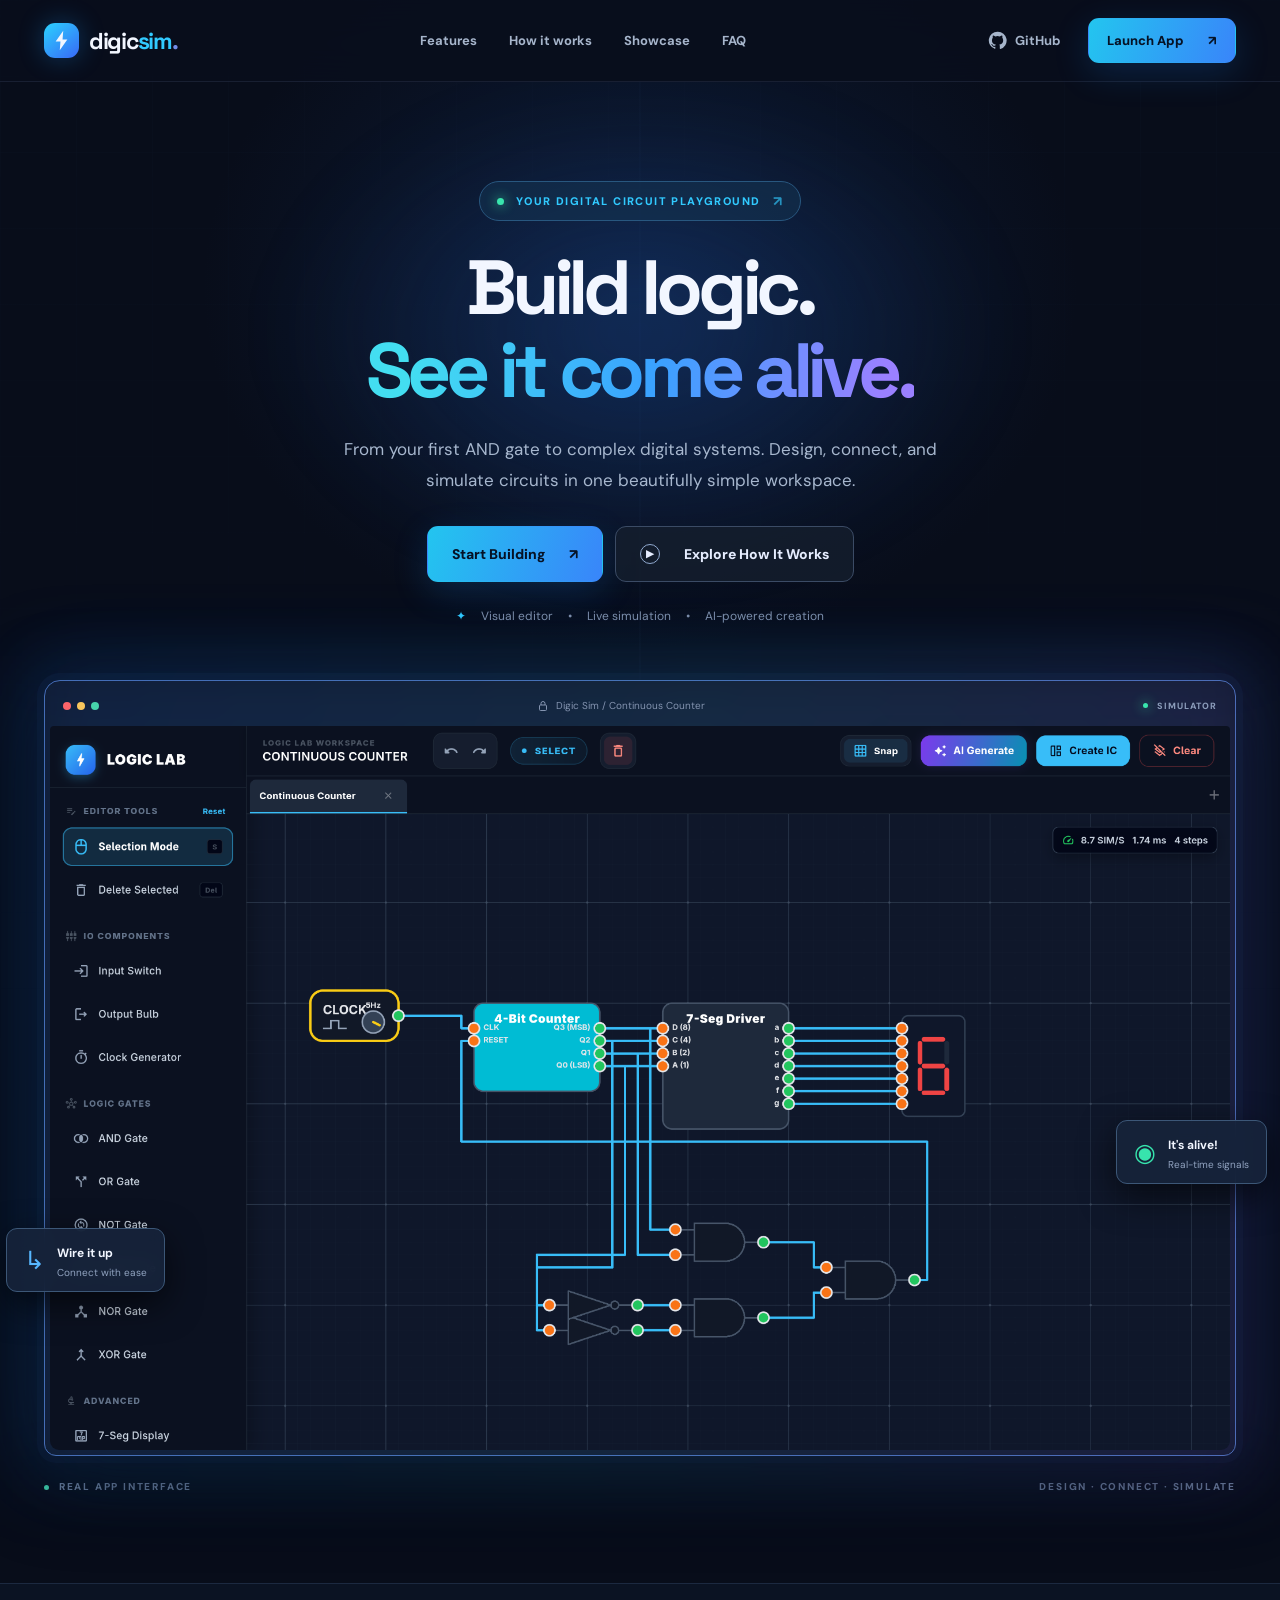
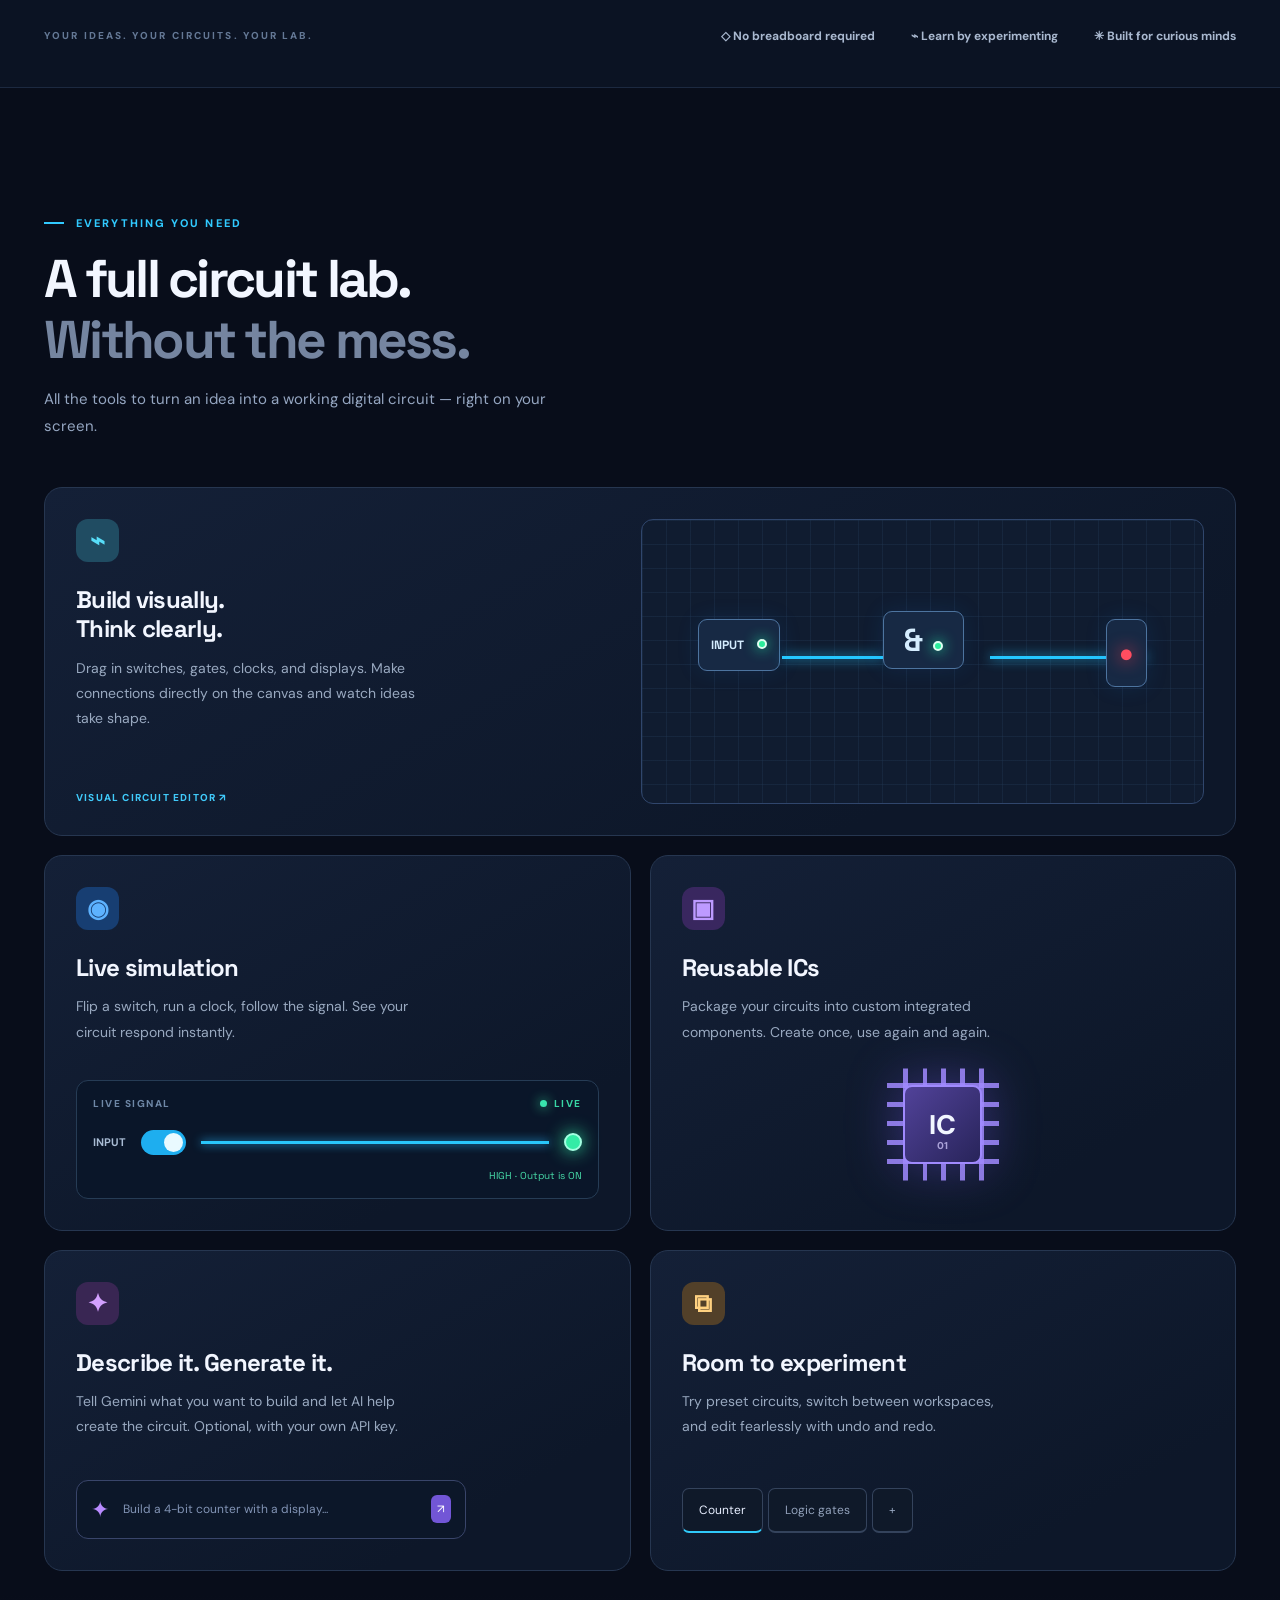
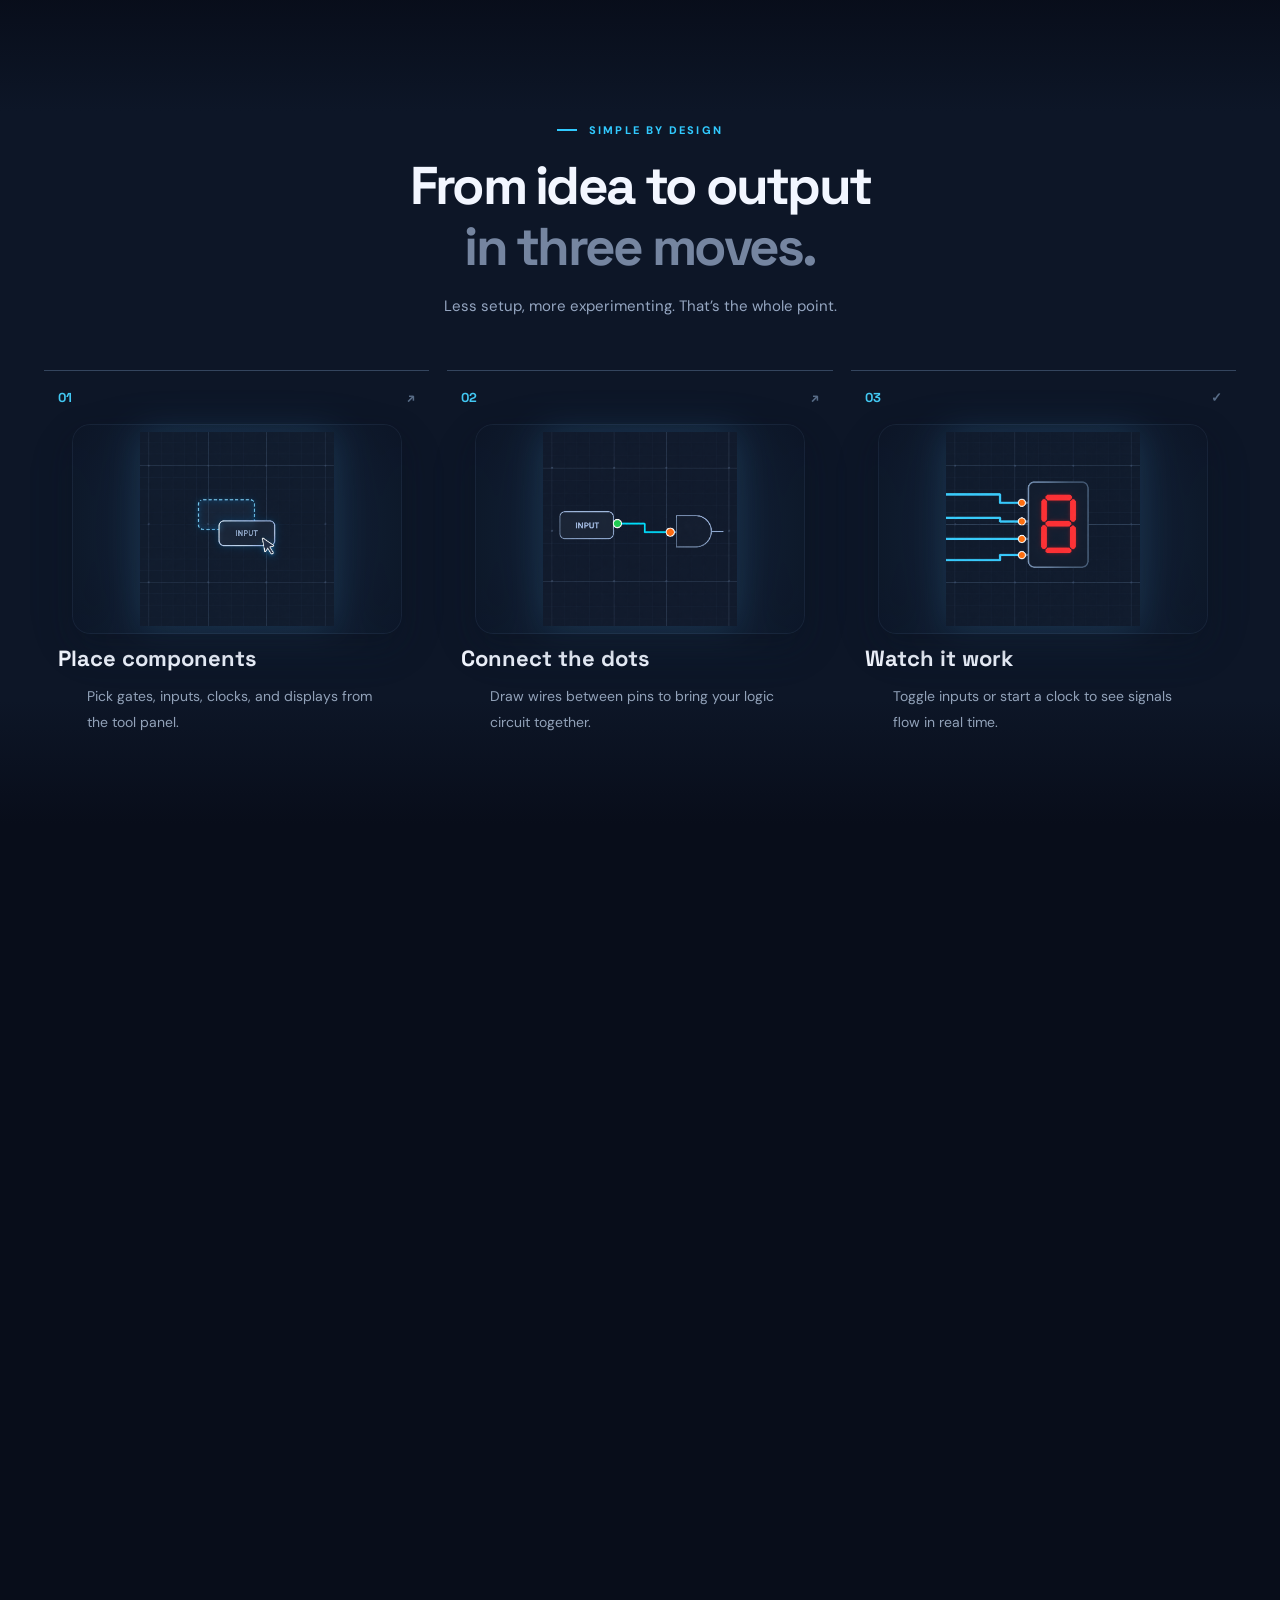
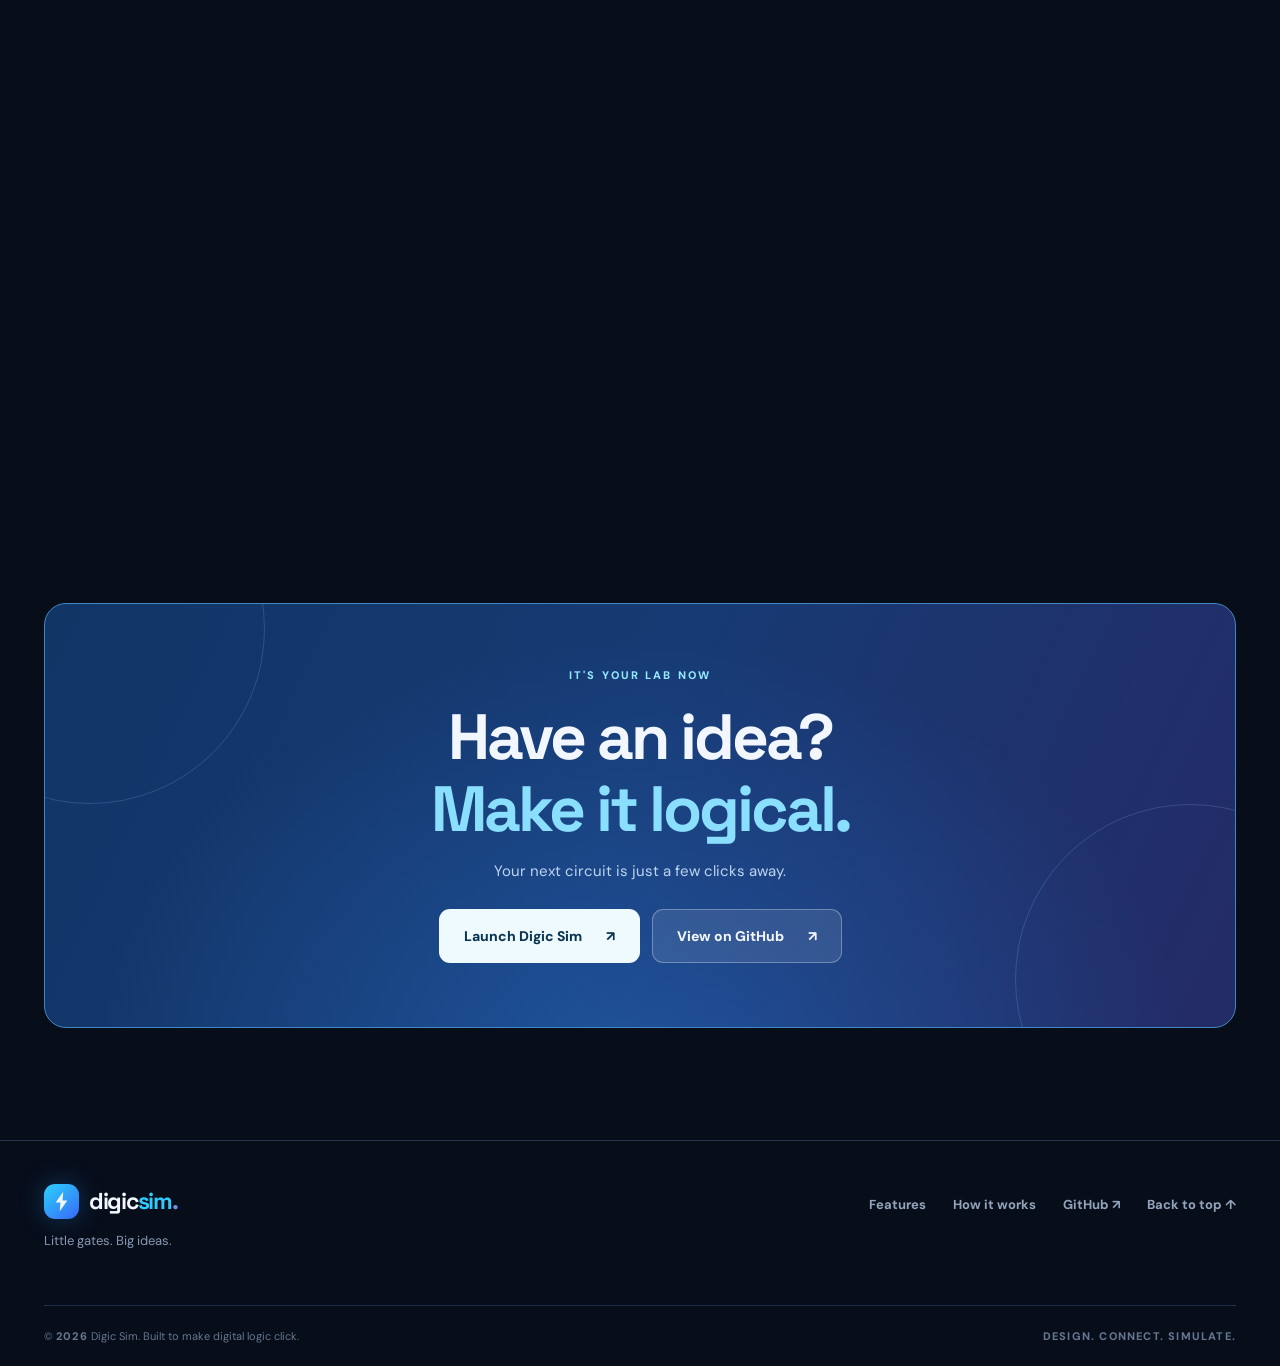
==== commit 9fa2771b: "feat: add video dialog for 'Explore How It Works' section" ====
--- a/digic-sim-landing/index.html
+++ b/digic-sim-landing/index.html
@@ -30,7 +30,7 @@
       <div class="eyebrow reveal"><span class="pulse"></span> YOUR DIGITAL CIRCUIT PLAYGROUND <span class="eyebrow-arrow">↗</span></div>
       <h1 class="reveal" id="hero-title">Build logic.<br/><span class="gradient-text">See it come alive.</span></h1>
       <p class="hero-copy reveal">From your first AND gate to complex digital systems. Design, connect, and simulate circuits in one beautifully simple workspace.</p>
-      <div class="hero-actions reveal"><a class="btn btn-primary btn-large" data-app-link href="#showcase">Start Building <span aria-hidden="true">↗</span></a><a class="btn btn-outline btn-large" href="#how-it-works"><span class="play-icon" aria-hidden="true">▶</span> Explore How It Works</a></div>
+      <div class="hero-actions reveal"><a class="btn btn-primary btn-large" data-app-link href="#showcase">Start Building <span aria-hidden="true">↗</span></a><button class="btn btn-outline btn-large" id="explore-video-button" type="button"><span class="play-icon" aria-hidden="true">▶</span> Explore How It Works</button></div>
       <div class="hero-proof reveal"><span class="proof-symbol">✦</span> Visual editor <span>•</span> Live simulation <span>•</span> AI-powered creation</div>
       <div class="showcase-shell reveal" id="showcase">
         <div class="showcase-glow" aria-hidden="true"></div>
@@ -54,6 +54,14 @@
     <section class="section faq-section container" id="faq"><div class="section-heading centered reveal"><div class="section-kicker"><span class="dash"></span> GOOD TO KNOW</div><h2>A few quick answers.</h2></div><div class="faq-list reveal"><details><summary>What is Digic Sim?<span>+</span></summary><p>Digic Sim is a Flutter application for designing and simulating digital logic circuits with a visual editor.</p></details><details><summary>Can I simulate circuits in real time?<span>+</span></summary><p>Yes. Connect components, toggle input switches, and run clocks to observe the logic signals and outputs update.</p></details><details><summary>Do I need an AI key to use it?<span>+</span></summary><p>No. The visual editor and simulation work independently. AI circuit generation is an optional feature that uses a Gemini API key you provide.</p></details><details><summary>Can I reuse circuits I've built?<span>+</span></summary><p>Yes. Digic Sim supports creating reusable integrated circuits (ICs) from your designs, along with multiple workspaces and preset circuits.</p></details></div></section>
     <section class="cta-section container"><div class="cta-panel reveal"><div class="cta-orb orb-one" aria-hidden="true"></div><div class="cta-orb orb-two" aria-hidden="true"></div><div class="section-kicker">IT'S YOUR LAB NOW</div><h2>Have an idea?<br/><span>Make it logical.</span></h2><p>Your next circuit is just a few clicks away.</p><div class="cta-actions"><a class="btn btn-light btn-large" data-app-link href="#showcase">Launch Digic Sim <span>↗</span></a><a class="btn btn-glass btn-large" data-github-link href="https://github.com/carbonanik/digic-sim" target="_blank" rel="noopener noreferrer">View on GitHub <span>↗</span></a></div></div></section>
   </main>
+  <dialog class="video-dialog" id="video-dialog" aria-label="Explore how Digic Sim works">
+    <div class="video-dialog-content">
+      <button class="video-dialog-close" id="video-dialog-close" type="button" aria-label="Close video">×</button>
+      <div class="video-frame">
+        <iframe id="how-it-works-video" title="Explore how Digic Sim works" allow="autoplay; encrypted-media; picture-in-picture" referrerpolicy="strict-origin-when-cross-origin" allowfullscreen></iframe>
+      </div>
+    </div>
+  </dialog>
   <footer class="footer"><div class="container footer-top"><div><a class="brand" href="#top"><span class="brand-icon"><svg viewBox="0 0 24 24" fill="currentColor"><path d="M13.8 1.8 5.9 13h5l-.7 9.2L18.1 11h-5l.7-9.2Z"/></svg></span><span>digic<span class="brand-sub">sim</span><span class="brand-dot">.</span></span></a><p>Little gates. Big ideas.</p></div><div class="footer-links"><a href="#features">Features</a><a href="#how-it-works">How it works</a><a data-github-link href="https://github.com/carbonanik/digic-sim" target="_blank" rel="noopener noreferrer">GitHub ↗</a><a href="#top">Back to top ↑</a></div></div><div class="container footer-bottom"><span>© <span id="year"></span> Digic Sim. Built to make digital logic click.</span><span>DESIGN. CONNECT. SIMULATE.</span></div></footer>
 </body>
 </html>
--- a/digic-sim-landing/styles.css
+++ b/digic-sim-landing/styles.css
@@ -1,6 +1,1761 @@
 @import url('https://fonts.googleapis.com/css2?family=DM+Sans:wght@400;500;600;700;800&family=Space+Grotesk:wght@400;500;600;700&display=swap');
-:root{--bg:#080d1a;--panel:#10192c;--panel2:#121e34;--line:#263249;--text:#f2f6ff;--muted:#8897b1;--cyan:#31caff;--blue:#3a80fb;--purple:#876bfb;--green:#37e4ad;--container:1192px}*{box-sizing:border-box}html{scroll-behavior:smooth;scroll-padding-top:92px}body{margin:0;background:var(--bg);color:var(--text);font-family:'DM Sans',sans-serif;-webkit-font-smoothing:antialiased;overflow-x:hidden}a{color:inherit;text-decoration:none}button{font:inherit}button:focus-visible,a:focus-visible,summary:focus-visible{outline:2px solid var(--cyan);outline-offset:4px}::selection{background:#2c9cdbaa;color:#fff}.site-bg{pointer-events:none;position:absolute;inset:0 0 auto;height:1250px;z-index:-1;background:radial-gradient(ellipse 38% 32% at 50% 23%,#14326371,transparent 90%),linear-gradient(90deg,transparent 49.9%,#15233a38 50%,transparent 50.1%);overflow:hidden}.site-bg:after{content:'';position:absolute;inset:0;background-image:linear-gradient(#19274322 1px,transparent 1px),linear-gradient(90deg,#19274322 1px,transparent 1px);background-size:76px 76px;mask-image:linear-gradient(#0009,transparent 85%)}.container{width:min(calc(100% - 56px),var(--container));margin:auto}.site-header{height:82px;position:relative;z-index:50;border-bottom:1px solid #26314786;background:#090f1ded;backdrop-filter:blur(18px)}.header-inner{height:100%;display:flex;align-items:center;gap:42px}.brand{font-family:'Space Grotesk',sans-serif;font-size:23px;font-weight:700;letter-spacing:-1.3px;display:inline-flex;align-items:center;gap:10px;white-space:nowrap}.brand-icon{height:35px;width:35px;border-radius:11px;background:linear-gradient(140deg,#2bd2fe,#3868f7);display:grid;place-items:center;box-shadow:0 0 26px #1a9cff4d}.brand-icon svg{width:23px;height:23px}.brand-sub{color:var(--cyan)}.brand-dot{color:#738de9}.nav{display:flex;gap:32px;margin:auto}.nav a,.github-link{font-size:13px;font-weight:700;color:#a6b5cb;transition:color .2s}.nav a:hover,.github-link:hover,.footer a:hover{color:#fff}.header-actions{display:flex;align-items:center;gap:27px}.github-link{display:flex;align-items:center;gap:8px;white-space:nowrap}.github-link svg{width:19px;height:19px}.btn{border-radius:11px;display:inline-flex;align-items:center;justify-content:center;gap:24px;font-weight:800;font-size:13px;white-space:nowrap;transition:transform .22s,box-shadow .22s,background .22s;border:1px solid transparent}.btn:hover{transform:translateY(-3px)}.btn-primary{background:linear-gradient(110deg,#23c5ef,#3985fa);color:#061225;padding:13px 18px;box-shadow:0 10px 35px #188cfd2e}.btn-primary:hover{box-shadow:0 15px 38px #188cfd57}.btn-large{padding:17px 24px;font-size:14px;min-height:54px}.btn-outline{background:#151e2ecc;border-color:#3b4b65;color:#e6edff}.btn-outline:hover{background:#1c2940}.play-icon{font-size:10px;border:1px solid #90a9cf;border-radius:50%;width:20px;height:20px;display:grid;place-items:center}.menu-toggle{display:none}.hero{position:relative;text-align:center;padding-top:99px}.hero-halo{position:absolute;pointer-events:none;top:10px;left:20%;width:60%;height:480px;background:radial-gradient(ellipse,#1c53aa48,transparent 72%);filter:blur(32px);z-index:-1}.eyebrow,.section-kicker{font-size:11px;letter-spacing:2.1px;color:var(--cyan);font-weight:800;display:flex;align-items:center;gap:12px}.eyebrow{justify-content:center;background:#15335191;border:1px solid #28577f;border-radius:100px;width:max-content;max-width:100%;margin:auto;padding:10px 17px;letter-spacing:1.4px}.pulse{display:inline-block;height:7px;width:7px;border-radius:50%;background:#39e5ad;box-shadow:0 0 12px #36efa8;animation:blink 2.5s ease-in-out infinite}.eyebrow-arrow{font-size:14px;opacity:.65}.hero h1,h2,h3{font-family:'Space Grotesk',sans-serif}.hero h1{font-size:clamp(50px,6vw,88px);line-height:1.08;letter-spacing:-5.3px;font-weight:700;margin:25px auto 22px}.gradient-text{background:linear-gradient(95deg,#43def1 8%,#3aa1ff 53%,#9a80ff 94%);background-clip:text;color:transparent}.hero-copy{max-width:640px;font-size:17px;color:#a7b7ce;line-height:1.85;margin:0 auto}.hero-actions{display:flex;gap:12px;justify-content:center;margin-top:29px}.hero-proof{color:#7e8fab;font-size:12px;margin:26px 0 56px;display:flex;align-items:center;justify-content:center;gap:15px}.proof-symbol{color:var(--cyan)}.showcase-shell{position:relative;border:1px solid #496db1;border-radius:16px 16px 12px 12px;background:#101728;padding:5px;box-shadow:0 22px 80px #0009,0 0 0 7px #1e3b6b27,0 0 90px #1b87ff23;text-align:left}.showcase-glow{position:absolute;inset:-25px;z-index:-1;filter:blur(36px);background:linear-gradient(100deg,#136cf321,#36aafc21,#785afd23)}.window-top{height:40px;display:flex;align-items:center;padding:0 13px;gap:15px}.window-dots{display:flex;gap:6px}.window-dots i{width:8px;height:8px;background:#fc646a;border-radius:50%}.window-dots i:nth-child(2){background:#f8c65c}.window-dots i:nth-child(3){background:#47d4ab}.window-url{color:#8494b0;font-size:10px;display:flex;align-items:center;gap:7px;margin:auto}.window-url svg{width:12px;height:12px}.window-live{font-size:9px;font-weight:800;letter-spacing:1px;color:#8b9cba;display:flex;gap:9px;align-items:center}.window-live .pulse{width:5px;height:5px}.simulator-image{width:100%;height:auto;display:block;border-radius:4px 4px 9px 9px;aspect-ratio:1564/960;object-fit:contain}.float-card{position:absolute;display:flex;gap:12px;align-items:center;padding:12px 17px;background:#17243be8;border:1px solid #3c5777;border-radius:11px;box-shadow:0 12px 35px #0009;text-align:left;backdrop-filter:blur(10px)}.float-card-left{left:-39px;bottom:21%}.float-card-right{right:-32px;bottom:35%}.float-card b{font-size:12px}.float-card small{display:block;color:#92a4c1;font-size:10px;margin-top:4px}.float-icon{font-size:25px;color:#57b7ff}.float-icon.teal{color:var(--green)}.showcase-caption{display:flex;justify-content:space-between;color:#6f819e;font-size:10px;letter-spacing:1.8px;font-weight:800;padding:24px 0 0}.caption-dot{width:5px;height:5px;background:#43d5ac;display:inline-block;border-radius:50%;margin-right:6px}.trust-strip{border-top:1px solid #1c2940;border-bottom:1px solid #1c2940;margin-top:90px;background:#0b1323}.trust-inner{min-height:103px;display:flex;justify-content:space-between;align-items:center;gap:20px}.trust-inner p{font-size:10px;letter-spacing:2.1px;color:#647895;font-weight:800}.trust-details{display:flex;gap:36px;font-size:12px;font-weight:700;color:#a9b8cf}.section{padding-top:128px;padding-bottom:24px}.section-heading{margin-bottom:47px}.section-kicker{margin-bottom:19px}.dash{width:20px;height:2px;background:var(--cyan)}.section-heading h2,.split-copy h2{font-size:clamp(38px,4.15vw,58px);line-height:1.15;letter-spacing:-2.7px;margin:0 0 15px}.text-muted{color:#7585a0}.section-heading p{font-size:15px;line-height:1.8;color:#95a6c1;max-width:520px;margin:0}.feature-grid{display:grid;grid-template-columns:repeat(2,minmax(0,1fr));gap:19px}.feature-card{border:1px solid #263650;border-radius:18px;background:linear-gradient(150deg,#142037,#0d1729 78%);min-height:316px;padding:31px;position:relative;overflow:hidden;transition:transform .25s,border-color .25s}.feature-card:hover{border-color:#45678a;transform:translateY(-4px)}.feature-wide{grid-column:span 2;min-height:349px;display:grid;grid-template-columns:1fr 1.05fr;gap:28px}.feature-icon{height:43px;width:43px;border-radius:12px;display:grid;place-items:center;font-size:25px;font-weight:700;margin-bottom:23px;background:#204c62;color:#58def9}.feature-icon.blue{background:#173e72;color:#5db2ff}.feature-icon.purple{background:#39275f;color:#bd9aff}.feature-icon.violet{background:#392653;color:#d3a0ff}.feature-icon.amber{background:#524029;color:#ffd180}.feature-card h3{font-size:24px;line-height:1.22;letter-spacing:-.7px;margin:0 0 12px}.feature-card p{color:#99a9c0;line-height:1.8;font-size:14px;max-width:340px;margin:0}.feature-tag{position:absolute;bottom:31px;left:31px;letter-spacing:1.2px;font-size:10px;color:#40cafa;font-weight:800}.mini-editor{align-self:stretch;position:relative;background-color:#101c30;background-image:linear-gradient(#21395460 1px,transparent 1px),linear-gradient(90deg,#21395460 1px,transparent 1px);background-size:24px 24px;border:1px solid #30466c;border-radius:12px;min-height:270px;overflow:hidden}.mini-block{position:absolute;border:1px solid #4d749f;background:#172944;border-radius:9px;padding:17px 12px;font-family:'Space Grotesk';font-weight:800;color:#d5edff;box-shadow:0 0 22px #1579de20}.mini-switch{left:10%;top:35%;font-size:12px}.green-led{display:inline-block;background:#2bed9b;border:2px solid #defef1;width:10px;height:10px;border-radius:50%;margin-left:10px;box-shadow:0 0 14px #22eba7}.mini-gate{left:43%;top:32%;font-size:32px;padding:8px 20px}.mini-output{right:10%;top:35%;font-size:25px;color:#ff4d60;text-shadow:0 0 17px #f73c4d}.mini-wire{height:3px;position:absolute;top:48%;background:#24c7ff;box-shadow:0 0 12px #24c7ff}.wire-one{left:25%;width:18%}.wire-two{left:62%;width:28%}.signal-demo{margin-top:35px;background:#0a1629;border-radius:12px;border:1px solid #263c55;padding:16px}.signal-header{display:flex;justify-content:space-between;font-size:10px;letter-spacing:1.5px;color:#6e87a6;font-weight:800}.live-tag{color:#38d7a5;display:flex;gap:7px;align-items:center}.signal-line{display:flex;align-items:center;gap:15px;margin-top:20px}.signal-line>span:first-child{font-size:11px;font-weight:700;color:#a9bcd4}.demo-switch{padding:3px;background:#1eaeef;border:0;border-radius:50px;width:45px;height:25px;cursor:pointer;flex-shrink:0;transition:background .2s}.demo-switch span{display:block;background:#e9faff;border-radius:50%;width:19px;height:19px;transform:translateX(20px);transition:transform .2s}.demo-switch:not(.on){background:#3b4a60}.demo-switch:not(.on) span{transform:translateX(0)}.demo-line{flex:1;height:3px;background:#29c6fa;box-shadow:0 0 10px #27b8ff;transition:all .2s}.demo-line.off{background:#344761;box-shadow:none}.demo-led{width:18px;height:18px;border-radius:50%;background:#334159;border:2px solid #64728a;transition:all .2s}.demo-led.active{background:#34eba6;border-color:#a4ffe2;box-shadow:0 0 18px #33e9a4}.demo-caption{display:block;text-align:right;color:#47dba8;font-family:'Space Grotesk';font-size:10px;margin-top:14px}.chip-art{width:112px;height:103px;margin:28px auto 0;position:relative;display:grid;place-items:center;filter:drop-shadow(0 0 24px #7757eb5e)}.chip-inner{width:79px;height:79px;background:linear-gradient(135deg,#514299,#28245a);border:2px solid #a08afe;border-radius:9px;display:grid;place-items:center;font-size:27px;font-weight:800;z-index:1;position:relative}.chip-inner span{font-size:10px;position:absolute;bottom:10px;color:#aaa2d8}.chip-art:before,.chip-art:after{content:'';position:absolute;inset:3px 0;background:repeating-linear-gradient(0deg,transparent 0 9px,#a18aff 9px 14px,transparent 14px 19px);opacity:.85}.chip-art:before{left:0;right:0}.chip-art:after{transform:rotate(90deg)}.prompt-art{margin-top:40px;display:flex;align-items:center;gap:14px;background:#0c1729;border:1px solid #39456a;border-radius:12px;padding:14px;color:#8294b5;font-size:12px;max-width:390px}.prompt-spark{color:#b98bff;font-size:22px}.prompt-arrow{margin-left:auto;background:#7256d6;color:white;padding:6px;border-radius:6px}.workspace-art{display:flex;gap:5px;margin-top:48px;flex-wrap:wrap}.workspace-art span{border:1px solid #34435c;border-bottom:2px solid #34435c;border-radius:7px;padding:13px 16px;background:#0f1929;font-size:12px;color:#93a2bb}.workspace-art .active{border-bottom-color:#30cafa;color:#e8efff}.steps-section{background:linear-gradient(180deg,transparent,#0d1627 14%,#0d1627 85%,transparent)}.centered{text-align:center}.centered .section-kicker{justify-content:center}.centered p{margin:0 auto}.steps-grid{display:grid;grid-template-columns:repeat(3,1fr);gap:18px;margin-top:50px}.step{border-top:1px solid #34455e;padding:18px 14px 24px}.step-num{display:flex;justify-content:space-between;font-family:'Space Grotesk';color:#42c8f3;font-weight:700;font-size:13px}.step-num span{color:#586c87}.step-visual{display:block;width:100%;max-width:320px;height:210px;object-fit:contain;margin:22px auto 18px;filter:drop-shadow(0 0 18px rgba(78,173,232,.22))}.step h3{font-size:22px;margin:0 0 12px}.step p{color:#92a2b9;line-height:1.85;font-size:14px;max-width:300px}.split-panel{background:#101a2b;border:1px solid #263c55;border-radius:22px;min-height:470px;display:grid;grid-template-columns:1fr 1fr;overflow:hidden}.split-copy{padding:65px 53px}.split-copy p{color:#98a8bd;font-size:15px;line-height:1.8;max-width:410px}.use-cases{display:grid;grid-template-columns:1fr 1fr;gap:22px 8px;margin:27px 0 38px;color:#d7e2f4;font-size:12px;font-weight:700}.use-cases b{color:#56cafa;margin-right:9px;font-family:'Space Grotesk'}.text-link{color:#41c8fd;font-size:13px;font-weight:800;display:inline-flex;gap:20px}.text-link:hover{color:#fff}.split-visual{position:relative;background:radial-gradient(ellipse at center,#193b69,#0a1526 74%);display:grid;place-items:center;overflow:hidden}.circuit-pattern{position:absolute;inset:0;background-image:linear-gradient(#2b578647 1px,transparent 1px),linear-gradient(90deg,#2b578647 1px,transparent 1px);background-size:37px 37px;mask-image:radial-gradient(#000,transparent 75%)}.logic-sequence{display:flex;align-items:center;position:relative;z-index:1}.logic-node,.logic-result{border:2px solid #4aace7;border-radius:9px;background:#152c4b;font-family:'Space Grotesk';font-size:27px;font-weight:800;padding:20px 24px}.logic-result{border-color:#51efb8;color:#4af0ae;box-shadow:0 0 40px #23e29c33}.logic-connection{height:3px;width:50px;background:#29c8ff;box-shadow:0 0 10px #29c8ff}.logic-gate-symbol{border:2px solid #59b6ff;border-radius:15px 35px 35px 15px;padding:15px 24px;font-size:31px;background:#142b49}.code-float{position:absolute;right:12%;bottom:13%;font-family:monospace;font-size:11px;letter-spacing:1px;line-height:2;color:#8cacd3;background:#0b1629e6;border:1px solid #355170;padding:12px 24px;border-radius:12px;transform:rotate(-4deg)}.code-float b{color:#fff}.code-float .result-high{color:#45e8b3}.faq-section{max-width:900px}.faq-list{border-top:1px solid #31405a}.faq-list details{border-bottom:1px solid #31405a}.faq-list summary{list-style:none;cursor:pointer;display:flex;justify-content:space-between;align-items:center;gap:20px;padding:23px 4px;font-size:15px;font-weight:700}.faq-list summary::-webkit-details-marker{display:none}.faq-list summary span{font-size:25px;font-weight:400;color:#58c9f5;transition:transform .2s}.faq-list details[open] summary span{transform:rotate(45deg)}.faq-list details p{color:#97a8be;font-size:14px;line-height:1.8;margin:0 0 22px;max-width:700px}.cta-section{padding-top:117px;padding-bottom:112px}.cta-panel{min-height:405px;text-align:center;position:relative;overflow:hidden;border:1px solid #4187c5;border-radius:22px;background:radial-gradient(ellipse at 50% 110%,#276fc677,transparent 65%),linear-gradient(115deg,#113565,#173a74 48%,#242b66);padding:64px 24px}.cta-panel .section-kicker{justify-content:center;color:#93e9ff}.cta-panel h2{font-size:clamp(43px,5vw,65px);letter-spacing:-3px;line-height:1.13;margin:12px 0}.cta-panel h2 span{color:#8adfff}.cta-panel p{color:#bed5f3;font-size:15px}.cta-actions{display:flex;justify-content:center;gap:12px;margin-top:28px}.btn-light{background:#effaff;color:#093452}.btn-glass{background:#ffffff1a;border-color:#ffffff4d}.cta-orb{position:absolute;border:1px solid #7cbeff35;border-radius:50%;height:350px;width:350px;top:-150px;left:-130px}.orb-two{left:auto;right:-130px;top:200px}.footer{border-top:1px solid #26334a}.footer-top{padding:43px 0;display:flex;justify-content:space-between;gap:20px}.footer-top p{color:#8699b3;font-size:13px}.footer-links{display:flex;gap:27px;align-items:flex-start;padding-top:12px;color:#93a5bc;font-size:13px;font-weight:700}.footer-bottom{padding:23px 0;border-top:1px solid #21304a;display:flex;justify-content:space-between;gap:20px;color:#637792;font-size:11px}.footer-bottom span:last-child{letter-spacing:1.2px;font-weight:800}.reveal{opacity:1;transform:none}.js .reveal{opacity:0;transform:translateY(18px);transition:opacity .7s ease,transform .7s ease}.js .reveal.visible{opacity:1;transform:translateY(0)}@keyframes blink{50%{opacity:.45}}
-@media(max-width:1050px){.nav{gap:18px}.header-inner{gap:20px}.header-actions{gap:16px}.container{width:min(calc(100% - 42px),var(--container))}.float-card-left{left:-10px}.float-card-right{right:-10px}.split-copy{padding:50px 32px}.trust-details{gap:15px}}
-@media(max-width:820px){.site-header{height:72px}.nav{display:none;position:absolute;top:72px;left:0;right:0;background:#101a2cf7;padding:25px;flex-direction:column;gap:23px;border-bottom:1px solid #32455f}.nav.open{display:flex}.header-actions{margin-left:auto}.github-link{display:none}.menu-toggle{border:1px solid #344862;border-radius:8px;background:#122037;display:grid;place-content:center;gap:5px;width:39px;height:39px;cursor:pointer}.menu-toggle span{display:block;width:17px;height:2px;background:#def3ff;border-radius:3px}.hero{padding-top:76px}.hero h1{letter-spacing:-3.6px}.trust-inner{flex-direction:column;justify-content:center;padding:25px 0;gap:8px}.trust-details{flex-wrap:wrap;justify-content:center}.feature-wide{grid-template-columns:1fr 1fr}.feature-card{padding:24px}.feature-tag{left:24px}.mini-editor{min-height:230px}.split-panel{grid-template-columns:1fr}.split-visual{min-height:300px}.footer-links{flex-wrap:wrap;justify-content:flex-end}}
-@media(max-width:600px){.container{width:calc(100% - 32px)}.site-header{height:65px}.brand{font-size:20px}.brand-icon{width:31px;height:31px}.header-cta{font-size:11px;padding:11px}.header-inner{gap:11px}.nav{top:65px}.hero{padding-top:65px}.hero h1{font-size:clamp(43px,10.8vw,62px);letter-spacing:-2.9px;margin:23px 0 18px}.hero-copy{font-size:14px;line-height:1.75}.eyebrow{font-size:9px;letter-spacing:1px}.hero-actions{flex-direction:column;align-items:stretch;max-width:320px;margin:27px auto 0}.hero-proof{gap:8px;font-size:10px;flex-wrap:wrap;margin-bottom:42px}.showcase-shell{border-radius:11px;padding:3px}.window-top{height:30px;padding:0 8px}.window-url{font-size:8px}.window-live{display:none}.window-dots i{width:6px;height:6px}.float-card{display:none}.showcase-caption{font-size:8px;letter-spacing:1px}.trust-strip{margin-top:65px}.trust-inner p{font-size:9px}.trust-details{font-size:10px;gap:13px}.section{padding-top:86px;padding-bottom:0}.section-heading h2,.split-copy h2{font-size:39px;letter-spacing:-2px}.section-heading p{font-size:14px}.feature-grid{grid-template-columns:1fr}.feature-wide{grid-column:span 1;grid-template-columns:1fr}.feature-wide{padding-bottom:75px}.mini-editor{min-height:230px}.feature-card{min-height:275px}.feature-tag{bottom:25px}.feature-card h3{font-size:23px}.feature-card p{font-size:13px}.steps-grid{grid-template-columns:1fr;gap:3px}.step{display:grid;grid-template-columns:65px 1fr;column-gap:9px;padding:20px 6px}.step-num{grid-column:span 2}.step-icon{grid-row:2 / 4;font-size:33px;margin:24px 0}.step h3{margin:22px 0 3px}.step p{margin:0}.split-copy{padding:40px 24px}.split-visual{min-height:280px}.use-cases{grid-template-columns:1fr 1fr;font-size:11px}.logic-connection{width:28px}.logic-node,.logic-result{padding:13px 17px}.logic-gate-symbol{padding:10px 16px}.code-float{right:6%;bottom:7%}.faq-list summary{font-size:14px}.cta-section{padding:86px 0}.cta-panel{padding:51px 16px;min-height:360px}.cta-actions{flex-direction:column;max-width:280px;margin:27px auto 0}.cta-panel h2{letter-spacing:-2px}.footer-top,.footer-bottom{flex-direction:column}.footer-links{justify-content:flex-start;gap:18px}.footer-bottom span:last-child{display:none}}
-@media(prefers-reduced-motion:reduce){html{scroll-behavior:auto}*,*:before,*:after{animation-duration:.01ms!important;transition-duration:.01ms!important}.js .reveal{opacity:1;transform:none}}
+
+:root {
+    --bg: #080d1a;
+    --panel: #10192c;
+    --panel2: #121e34;
+    --line: #263249;
+    --text: #f2f6ff;
+    --muted: #8897b1;
+    --cyan: #31caff;
+    --blue: #3a80fb;
+    --purple: #876bfb;
+    --green: #37e4ad;
+    --container: 1192px
+}
+
+* {
+    box-sizing: border-box
+}
+
+html {
+    scroll-behavior: smooth;
+    scroll-padding-top: 92px
+}
+
+body {
+    margin: 0;
+    background: var(--bg);
+    color: var(--text);
+    font-family: 'DM Sans', sans-serif;
+    -webkit-font-smoothing: antialiased;
+    overflow-x: hidden
+}
+
+a {
+    color: inherit;
+    text-decoration: none
+}
+
+button {
+    font: inherit
+}
+
+button:focus-visible,
+a:focus-visible,
+summary:focus-visible {
+    outline: 2px solid var(--cyan);
+    outline-offset: 4px
+}
+
+::selection {
+    background: #2c9cdbaa;
+    color: #fff
+}
+
+.site-bg {
+    pointer-events: none;
+    position: absolute;
+    inset: 0 0 auto;
+    height: 1250px;
+    z-index: -1;
+    background: radial-gradient(ellipse 38% 32% at 50% 23%, #14326371, transparent 90%), linear-gradient(90deg, transparent 49.9%, #15233a38 50%, transparent 50.1%);
+    overflow: hidden
+}
+
+.site-bg:after {
+    content: '';
+    position: absolute;
+    inset: 0;
+    background-image: linear-gradient(#19274322 1px, transparent 1px), linear-gradient(90deg, #19274322 1px, transparent 1px);
+    background-size: 76px 76px;
+    mask-image: linear-gradient(#0009, transparent 85%)
+}
+
+.container {
+    width: min(calc(100% - 56px), var(--container));
+    margin: auto
+}
+
+.site-header {
+    height: 82px;
+    position: relative;
+    z-index: 50;
+    border-bottom: 1px solid #26314786;
+    background: #090f1ded;
+    backdrop-filter: blur(18px)
+}
+
+.header-inner {
+    height: 100%;
+    display: flex;
+    align-items: center;
+    gap: 42px
+}
+
+.brand {
+    font-family: 'Space Grotesk', sans-serif;
+    font-size: 23px;
+    font-weight: 700;
+    letter-spacing: -1.3px;
+    display: inline-flex;
+    align-items: center;
+    gap: 10px;
+    white-space: nowrap
+}
+
+.brand-icon {
+    height: 35px;
+    width: 35px;
+    border-radius: 11px;
+    background: linear-gradient(140deg, #2bd2fe, #3868f7);
+    display: grid;
+    place-items: center;
+    box-shadow: 0 0 26px #1a9cff4d
+}
+
+.brand-icon svg {
+    width: 23px;
+    height: 23px
+}
+
+.brand-sub {
+    color: var(--cyan)
+}
+
+.brand-dot {
+    color: #738de9
+}
+
+.nav {
+    display: flex;
+    gap: 32px;
+    margin: auto
+}
+
+.nav a,
+.github-link {
+    font-size: 13px;
+    font-weight: 700;
+    color: #a6b5cb;
+    transition: color .2s
+}
+
+.nav a:hover,
+.github-link:hover,
+.footer a:hover {
+    color: #fff
+}
+
+.header-actions {
+    display: flex;
+    align-items: center;
+    gap: 27px
+}
+
+.github-link {
+    display: flex;
+    align-items: center;
+    gap: 8px;
+    white-space: nowrap
+}
+
+.github-link svg {
+    width: 19px;
+    height: 19px
+}
+
+.btn {
+    border-radius: 11px;
+    display: inline-flex;
+    align-items: center;
+    justify-content: center;
+    gap: 24px;
+    font-weight: 800;
+    font-size: 13px;
+    white-space: nowrap;
+    transition: transform .22s, box-shadow .22s, background .22s;
+    border: 1px solid transparent
+}
+
+.btn:hover {
+    transform: translateY(-3px)
+}
+
+.btn-primary {
+    background: linear-gradient(110deg, #23c5ef, #3985fa);
+    color: #061225;
+    padding: 13px 18px;
+    box-shadow: 0 10px 35px #188cfd2e
+}
+
+.btn-primary:hover {
+    box-shadow: 0 15px 38px #188cfd57
+}
+
+.btn-large {
+    padding: 17px 24px;
+    font-size: 14px;
+    min-height: 54px
+}
+
+.btn-outline {
+    background: #151e2ecc;
+    border-color: #3b4b65;
+    color: #e6edff
+}
+
+.btn-outline:hover {
+    background: #1c2940
+}
+
+.play-icon {
+    font-size: 10px;
+    border: 1px solid #90a9cf;
+    border-radius: 50%;
+    width: 20px;
+    height: 20px;
+    display: grid;
+    place-items: center
+}
+
+.menu-toggle {
+    display: none
+}
+
+.hero {
+    position: relative;
+    text-align: center;
+    padding-top: 99px
+}
+
+.hero-halo {
+    position: absolute;
+    pointer-events: none;
+    top: 10px;
+    left: 20%;
+    width: 60%;
+    height: 480px;
+    background: radial-gradient(ellipse, #1c53aa48, transparent 72%);
+    filter: blur(32px);
+    z-index: -1
+}
+
+.eyebrow,
+.section-kicker {
+    font-size: 11px;
+    letter-spacing: 2.1px;
+    color: var(--cyan);
+    font-weight: 800;
+    display: flex;
+    align-items: center;
+    gap: 12px
+}
+
+.eyebrow {
+    justify-content: center;
+    background: #15335191;
+    border: 1px solid #28577f;
+    border-radius: 100px;
+    width: max-content;
+    max-width: 100%;
+    margin: auto;
+    padding: 10px 17px;
+    letter-spacing: 1.4px
+}
+
+.pulse {
+    display: inline-block;
+    height: 7px;
+    width: 7px;
+    border-radius: 50%;
+    background: #39e5ad;
+    box-shadow: 0 0 12px #36efa8;
+    animation: blink 2.5s ease-in-out infinite
+}
+
+.eyebrow-arrow {
+    font-size: 14px;
+    opacity: .65
+}
+
+.hero h1,
+h2,
+h3 {
+    font-family: 'Space Grotesk', sans-serif
+}
+
+.hero h1 {
+    font-size: clamp(50px, 6vw, 88px);
+    line-height: 1.08;
+    letter-spacing: -5.3px;
+    font-weight: 700;
+    margin: 25px auto 22px
+}
+
+.gradient-text {
+    background: linear-gradient(95deg, #43def1 8%, #3aa1ff 53%, #9a80ff 94%);
+    background-clip: text;
+    color: transparent
+}
+
+.hero-copy {
+    max-width: 640px;
+    font-size: 17px;
+    color: #a7b7ce;
+    line-height: 1.85;
+    margin: 0 auto
+}
+
+.hero-actions {
+    display: flex;
+    gap: 12px;
+    justify-content: center;
+    margin-top: 29px
+}
+
+.hero-proof {
+    color: #7e8fab;
+    font-size: 12px;
+    margin: 26px 0 56px;
+    display: flex;
+    align-items: center;
+    justify-content: center;
+    gap: 15px
+}
+
+.proof-symbol {
+    color: var(--cyan)
+}
+
+.showcase-shell {
+    position: relative;
+    border: 1px solid #496db1;
+    border-radius: 16px 16px 12px 12px;
+    background: #101728;
+    padding: 5px;
+    box-shadow: 0 22px 80px #0009, 0 0 0 7px #1e3b6b27, 0 0 90px #1b87ff23;
+    text-align: left
+}
+
+.showcase-glow {
+    position: absolute;
+    inset: -25px;
+    z-index: -1;
+    filter: blur(36px);
+    background: linear-gradient(100deg, #136cf321, #36aafc21, #785afd23)
+}
+
+.window-top {
+    height: 40px;
+    display: flex;
+    align-items: center;
+    padding: 0 13px;
+    gap: 15px
+}
+
+.window-dots {
+    display: flex;
+    gap: 6px
+}
+
+.window-dots i {
+    width: 8px;
+    height: 8px;
+    background: #fc646a;
+    border-radius: 50%
+}
+
+.window-dots i:nth-child(2) {
+    background: #f8c65c
+}
+
+.window-dots i:nth-child(3) {
+    background: #47d4ab
+}
+
+.window-url {
+    color: #8494b0;
+    font-size: 10px;
+    display: flex;
+    align-items: center;
+    gap: 7px;
+    margin: auto
+}
+
+.window-url svg {
+    width: 12px;
+    height: 12px
+}
+
+.window-live {
+    font-size: 9px;
+    font-weight: 800;
+    letter-spacing: 1px;
+    color: #8b9cba;
+    display: flex;
+    gap: 9px;
+    align-items: center
+}
+
+.window-live .pulse {
+    width: 5px;
+    height: 5px
+}
+
+.simulator-image {
+    width: 100%;
+    height: auto;
+    display: block;
+    border-radius: 4px 4px 9px 9px;
+    aspect-ratio: 1564/960;
+    object-fit: contain
+}
+
+.float-card {
+    position: absolute;
+    display: flex;
+    gap: 12px;
+    align-items: center;
+    padding: 12px 17px;
+    background: #17243be8;
+    border: 1px solid #3c5777;
+    border-radius: 11px;
+    box-shadow: 0 12px 35px #0009;
+    text-align: left;
+    backdrop-filter: blur(10px)
+}
+
+.float-card-left {
+    left: -39px;
+    bottom: 21%
+}
+
+.float-card-right {
+    right: -32px;
+    bottom: 35%
+}
+
+.float-card b {
+    font-size: 12px
+}
+
+.float-card small {
+    display: block;
+    color: #92a4c1;
+    font-size: 10px;
+    margin-top: 4px
+}
+
+.float-icon {
+    font-size: 25px;
+    color: #57b7ff
+}
+
+.float-icon.teal {
+    color: var(--green)
+}
+
+.showcase-caption {
+    display: flex;
+    justify-content: space-between;
+    color: #6f819e;
+    font-size: 10px;
+    letter-spacing: 1.8px;
+    font-weight: 800;
+    padding: 24px 0 0
+}
+
+.caption-dot {
+    width: 5px;
+    height: 5px;
+    background: #43d5ac;
+    display: inline-block;
+    border-radius: 50%;
+    margin-right: 6px
+}
+
+.trust-strip {
+    border-top: 1px solid #1c2940;
+    border-bottom: 1px solid #1c2940;
+    margin-top: 90px;
+    background: #0b1323
+}
+
+.trust-inner {
+    min-height: 103px;
+    display: flex;
+    justify-content: space-between;
+    align-items: center;
+    gap: 20px
+}
+
+.trust-inner p {
+    font-size: 10px;
+    letter-spacing: 2.1px;
+    color: #647895;
+    font-weight: 800
+}
+
+.trust-details {
+    display: flex;
+    gap: 36px;
+    font-size: 12px;
+    font-weight: 700;
+    color: #a9b8cf
+}
+
+.section {
+    padding-top: 128px;
+    padding-bottom: 24px
+}
+
+.section-heading {
+    margin-bottom: 47px
+}
+
+.section-kicker {
+    margin-bottom: 19px
+}
+
+.dash {
+    width: 20px;
+    height: 2px;
+    background: var(--cyan)
+}
+
+.section-heading h2,
+.split-copy h2 {
+    font-size: clamp(38px, 4.15vw, 58px);
+    line-height: 1.15;
+    letter-spacing: -2.7px;
+    margin: 0 0 15px
+}
+
+.text-muted {
+    color: #7585a0
+}
+
+.section-heading p {
+    font-size: 15px;
+    line-height: 1.8;
+    color: #95a6c1;
+    max-width: 520px;
+    margin: 0
+}
+
+.feature-grid {
+    display: grid;
+    grid-template-columns: repeat(2, minmax(0, 1fr));
+    gap: 19px
+}
+
+.feature-card {
+    border: 1px solid #263650;
+    border-radius: 18px;
+    background: linear-gradient(150deg, #142037, #0d1729 78%);
+    min-height: 316px;
+    padding: 31px;
+    position: relative;
+    overflow: hidden;
+    transition: transform .25s, border-color .25s
+}
+
+.feature-card:hover {
+    border-color: #45678a;
+    transform: translateY(-4px)
+}
+
+.feature-wide {
+    grid-column: span 2;
+    min-height: 349px;
+    display: grid;
+    grid-template-columns: 1fr 1.05fr;
+    gap: 28px
+}
+
+.feature-icon {
+    height: 43px;
+    width: 43px;
+    border-radius: 12px;
+    display: grid;
+    place-items: center;
+    font-size: 25px;
+    font-weight: 700;
+    margin-bottom: 23px;
+    background: #204c62;
+    color: #58def9
+}
+
+.feature-icon.blue {
+    background: #173e72;
+    color: #5db2ff
+}
+
+.feature-icon.purple {
+    background: #39275f;
+    color: #bd9aff
+}
+
+.feature-icon.violet {
+    background: #392653;
+    color: #d3a0ff
+}
+
+.feature-icon.amber {
+    background: #524029;
+    color: #ffd180
+}
+
+.feature-card h3 {
+    font-size: 24px;
+    line-height: 1.22;
+    letter-spacing: -.7px;
+    margin: 0 0 12px
+}
+
+.feature-card p {
+    color: #99a9c0;
+    line-height: 1.8;
+    font-size: 14px;
+    max-width: 340px;
+    margin: 0
+}
+
+.feature-tag {
+    position: absolute;
+    bottom: 31px;
+    left: 31px;
+    letter-spacing: 1.2px;
+    font-size: 10px;
+    color: #40cafa;
+    font-weight: 800
+}
+
+.mini-editor {
+    align-self: stretch;
+    position: relative;
+    background-color: #101c30;
+    background-image: linear-gradient(#21395460 1px, transparent 1px), linear-gradient(90deg, #21395460 1px, transparent 1px);
+    background-size: 24px 24px;
+    border: 1px solid #30466c;
+    border-radius: 12px;
+    min-height: 270px;
+    overflow: hidden
+}
+
+.mini-block {
+    position: absolute;
+    border: 1px solid #4d749f;
+    background: #172944;
+    border-radius: 9px;
+    padding: 17px 12px;
+    font-family: 'Space Grotesk';
+    font-weight: 800;
+    color: #d5edff;
+    box-shadow: 0 0 22px #1579de20
+}
+
+.mini-switch {
+    left: 10%;
+    top: 35%;
+    font-size: 12px
+}
+
+.green-led {
+    display: inline-block;
+    background: #2bed9b;
+    border: 2px solid #defef1;
+    width: 10px;
+    height: 10px;
+    border-radius: 50%;
+    margin-left: 10px;
+    box-shadow: 0 0 14px #22eba7
+}
+
+.mini-gate {
+    left: 43%;
+    top: 32%;
+    font-size: 32px;
+    padding: 8px 20px
+}
+
+.mini-output {
+    right: 10%;
+    top: 35%;
+    font-size: 25px;
+    color: #ff4d60;
+    text-shadow: 0 0 17px #f73c4d
+}
+
+.mini-wire {
+    height: 3px;
+    position: absolute;
+    top: 48%;
+    background: #24c7ff;
+    box-shadow: 0 0 12px #24c7ff
+}
+
+.wire-one {
+    left: 25%;
+    width: 18%
+}
+
+.wire-two {
+    left: 62%;
+    width: 28%
+}
+
+.signal-demo {
+    margin-top: 35px;
+    background: #0a1629;
+    border-radius: 12px;
+    border: 1px solid #263c55;
+    padding: 16px
+}
+
+.signal-header {
+    display: flex;
+    justify-content: space-between;
+    font-size: 10px;
+    letter-spacing: 1.5px;
+    color: #6e87a6;
+    font-weight: 800
+}
+
+.live-tag {
+    color: #38d7a5;
+    display: flex;
+    gap: 7px;
+    align-items: center
+}
+
+.signal-line {
+    display: flex;
+    align-items: center;
+    gap: 15px;
+    margin-top: 20px
+}
+
+.signal-line>span:first-child {
+    font-size: 11px;
+    font-weight: 700;
+    color: #a9bcd4
+}
+
+.demo-switch {
+    padding: 3px;
+    background: #1eaeef;
+    border: 0;
+    border-radius: 50px;
+    width: 45px;
+    height: 25px;
+    cursor: pointer;
+    flex-shrink: 0;
+    transition: background .2s
+}
+
+.demo-switch span {
+    display: block;
+    background: #e9faff;
+    border-radius: 50%;
+    width: 19px;
+    height: 19px;
+    transform: translateX(20px);
+    transition: transform .2s
+}
+
+.demo-switch:not(.on) {
+    background: #3b4a60
+}
+
+.demo-switch:not(.on) span {
+    transform: translateX(0)
+}
+
+.demo-line {
+    flex: 1;
+    height: 3px;
+    background: #29c6fa;
+    box-shadow: 0 0 10px #27b8ff;
+    transition: all .2s
+}
+
+.demo-line.off {
+    background: #344761;
+    box-shadow: none
+}
+
+.demo-led {
+    width: 18px;
+    height: 18px;
+    border-radius: 50%;
+    background: #334159;
+    border: 2px solid #64728a;
+    transition: all .2s
+}
+
+.demo-led.active {
+    background: #34eba6;
+    border-color: #a4ffe2;
+    box-shadow: 0 0 18px #33e9a4
+}
+
+.demo-caption {
+    display: block;
+    text-align: right;
+    color: #47dba8;
+    font-family: 'Space Grotesk';
+    font-size: 10px;
+    margin-top: 14px
+}
+
+.chip-art {
+    width: 112px;
+    height: 103px;
+    margin: 28px auto 0;
+    position: relative;
+    display: grid;
+    place-items: center;
+    filter: drop-shadow(0 0 24px #7757eb5e)
+}
+
+.chip-inner {
+    width: 79px;
+    height: 79px;
+    background: linear-gradient(135deg, #514299, #28245a);
+    border: 2px solid #a08afe;
+    border-radius: 9px;
+    display: grid;
+    place-items: center;
+    font-size: 27px;
+    font-weight: 800;
+    z-index: 1;
+    position: relative
+}
+
+.chip-inner span {
+    font-size: 10px;
+    position: absolute;
+    bottom: 10px;
+    color: #aaa2d8
+}
+
+.chip-art:before,
+.chip-art:after {
+    content: '';
+    position: absolute;
+    inset: 3px 0;
+    background: repeating-linear-gradient(0deg, transparent 0 9px, #a18aff 9px 14px, transparent 14px 19px);
+    opacity: .85
+}
+
+.chip-art:before {
+    left: 0;
+    right: 0
+}
+
+.chip-art:after {
+    transform: rotate(90deg)
+}
+
+.prompt-art {
+    margin-top: 40px;
+    display: flex;
+    align-items: center;
+    gap: 14px;
+    background: #0c1729;
+    border: 1px solid #39456a;
+    border-radius: 12px;
+    padding: 14px;
+    color: #8294b5;
+    font-size: 12px;
+    max-width: 390px
+}
+
+.prompt-spark {
+    color: #b98bff;
+    font-size: 22px
+}
+
+.prompt-arrow {
+    margin-left: auto;
+    background: #7256d6;
+    color: white;
+    padding: 6px;
+    border-radius: 6px
+}
+
+.workspace-art {
+    display: flex;
+    gap: 5px;
+    margin-top: 48px;
+    flex-wrap: wrap
+}
+
+.workspace-art span {
+    border: 1px solid #34435c;
+    border-bottom: 2px solid #34435c;
+    border-radius: 7px;
+    padding: 13px 16px;
+    background: #0f1929;
+    font-size: 12px;
+    color: #93a2bb
+}
+
+.workspace-art .active {
+    border-bottom-color: #30cafa;
+    color: #e8efff
+}
+
+.steps-section {
+    background: linear-gradient(180deg, transparent, #0d1627 14%, #0d1627 85%, transparent)
+}
+
+.centered {
+    text-align: center
+}
+
+.centered .section-kicker {
+    justify-content: center
+}
+
+.centered p {
+    margin: 0 auto
+}
+
+.steps-grid {
+    display: grid;
+    grid-template-columns: repeat(3, 1fr);
+    gap: 18px;
+    margin-top: 50px
+}
+
+.step {
+    border-top: 1px solid #34455e;
+    padding: 18px 14px 24px;
+    min-height: 430px;
+    display: flex;
+    flex-direction: column
+}
+
+.step-num {
+    display: flex;
+    justify-content: space-between;
+    font-family: 'Space Grotesk';
+    color: #42c8f3;
+    font-weight: 700;
+    font-size: 13px
+}
+
+.step-num span {
+    color: #586c87
+}
+
+.step-visual {
+    display: block;
+    width: min(100%, 330px);
+    height: 210px;
+    object-fit: contain;
+    margin: 18px auto 10px;
+    padding: 8px;
+    border-radius: 18px;
+    background: radial-gradient(circle at center, rgba(58, 121, 176, .15), rgba(10, 19, 31, 0));
+    box-shadow: inset 0 0 0 1px rgba(138, 178, 220, .08), 0 12px 30px rgba(10, 17, 29, .38);
+    filter: drop-shadow(0 0 18px rgba(78, 173, 232, .18))
+}
+
+.step h3 {
+    font-size: 22px;
+    margin: 0 0 12px
+}
+
+.step p {
+    color: #92a2b9;
+    line-height: 1.85;
+    font-size: 14px;
+    max-width: 300px;
+    margin: 0 auto
+}
+
+.split-panel {
+    background: #101a2b;
+    border: 1px solid #263c55;
+    border-radius: 22px;
+    min-height: 470px;
+    display: grid;
+    grid-template-columns: 1fr 1fr;
+    overflow: hidden
+}
+
+.split-copy {
+    padding: 65px 53px
+}
+
+.split-copy p {
+    color: #98a8bd;
+    font-size: 15px;
+    line-height: 1.8;
+    max-width: 410px
+}
+
+.use-cases {
+    display: grid;
+    grid-template-columns: 1fr 1fr;
+    gap: 22px 8px;
+    margin: 27px 0 38px;
+    color: #d7e2f4;
+    font-size: 12px;
+    font-weight: 700
+}
+
+.use-cases b {
+    color: #56cafa;
+    margin-right: 9px;
+    font-family: 'Space Grotesk'
+}
+
+.text-link {
+    color: #41c8fd;
+    font-size: 13px;
+    font-weight: 800;
+    display: inline-flex;
+    gap: 20px
+}
+
+.text-link:hover {
+    color: #fff
+}
+
+.split-visual {
+    position: relative;
+    background: radial-gradient(ellipse at center, #193b69, #0a1526 74%);
+    display: grid;
+    place-items: center;
+    overflow: hidden
+}
+
+.circuit-pattern {
+    position: absolute;
+    inset: 0;
+    background-image: linear-gradient(#2b578647 1px, transparent 1px), linear-gradient(90deg, #2b578647 1px, transparent 1px);
+    background-size: 37px 37px;
+    mask-image: radial-gradient(#000, transparent 75%)
+}
+
+.logic-sequence {
+    display: flex;
+    align-items: center;
+    position: relative;
+    z-index: 1
+}
+
+.logic-node,
+.logic-result {
+    border: 2px solid #4aace7;
+    border-radius: 9px;
+    background: #152c4b;
+    font-family: 'Space Grotesk';
+    font-size: 27px;
+    font-weight: 800;
+    padding: 20px 24px
+}
+
+.logic-result {
+    border-color: #51efb8;
+    color: #4af0ae;
+    box-shadow: 0 0 40px #23e29c33
+}
+
+.logic-connection {
+    height: 3px;
+    width: 50px;
+    background: #29c8ff;
+    box-shadow: 0 0 10px #29c8ff
+}
+
+.logic-gate-symbol {
+    border: 2px solid #59b6ff;
+    border-radius: 15px 35px 35px 15px;
+    padding: 15px 24px;
+    font-size: 31px;
+    background: #142b49
+}
+
+.code-float {
+    position: absolute;
+    right: 12%;
+    bottom: 13%;
+    font-family: monospace;
+    font-size: 11px;
+    letter-spacing: 1px;
+    line-height: 2;
+    color: #8cacd3;
+    background: #0b1629e6;
+    border: 1px solid #355170;
+    padding: 12px 24px;
+    border-radius: 12px;
+    transform: rotate(-4deg)
+}
+
+.code-float b {
+    color: #fff
+}
+
+.code-float .result-high {
+    color: #45e8b3
+}
+
+.faq-section {
+    max-width: 900px
+}
+
+.faq-list {
+    border-top: 1px solid #31405a
+}
+
+.faq-list details {
+    border-bottom: 1px solid #31405a
+}
+
+.faq-list summary {
+    list-style: none;
+    cursor: pointer;
+    display: flex;
+    justify-content: space-between;
+    align-items: center;
+    gap: 20px;
+    padding: 23px 4px;
+    font-size: 15px;
+    font-weight: 700
+}
+
+.faq-list summary::-webkit-details-marker {
+    display: none
+}
+
+.faq-list summary span {
+    font-size: 25px;
+    font-weight: 400;
+    color: #58c9f5;
+    transition: transform .2s
+}
+
+.faq-list details[open] summary span {
+    transform: rotate(45deg)
+}
+
+.faq-list details p {
+    color: #97a8be;
+    font-size: 14px;
+    line-height: 1.8;
+    margin: 0 0 22px;
+    max-width: 700px
+}
+
+.cta-section {
+    padding-top: 117px;
+    padding-bottom: 112px
+}
+
+.cta-panel {
+    min-height: 405px;
+    text-align: center;
+    position: relative;
+    overflow: hidden;
+    border: 1px solid #4187c5;
+    border-radius: 22px;
+    background: radial-gradient(ellipse at 50% 110%, #276fc677, transparent 65%), linear-gradient(115deg, #113565, #173a74 48%, #242b66);
+    padding: 64px 24px
+}
+
+.cta-panel .section-kicker {
+    justify-content: center;
+    color: #93e9ff
+}
+
+.cta-panel h2 {
+    font-size: clamp(43px, 5vw, 65px);
+    letter-spacing: -3px;
+    line-height: 1.13;
+    margin: 12px 0
+}
+
+.cta-panel h2 span {
+    color: #8adfff
+}
+
+.cta-panel p {
+    color: #bed5f3;
+    font-size: 15px
+}
+
+.cta-actions {
+    display: flex;
+    justify-content: center;
+    gap: 12px;
+    margin-top: 28px
+}
+
+.btn-light {
+    background: #effaff;
+    color: #093452
+}
+
+.btn-glass {
+    background: #ffffff1a;
+    border-color: #ffffff4d
+}
+
+.cta-orb {
+    position: absolute;
+    border: 1px solid #7cbeff35;
+    border-radius: 50%;
+    height: 350px;
+    width: 350px;
+    top: -150px;
+    left: -130px
+}
+
+.orb-two {
+    left: auto;
+    right: -130px;
+    top: 200px
+}
+
+.footer {
+    border-top: 1px solid #26334a
+}
+
+.footer-top {
+    padding: 43px 0;
+    display: flex;
+    justify-content: space-between;
+    gap: 20px
+}
+
+.footer-top p {
+    color: #8699b3;
+    font-size: 13px
+}
+
+.footer-links {
+    display: flex;
+    gap: 27px;
+    align-items: flex-start;
+    padding-top: 12px;
+    color: #93a5bc;
+    font-size: 13px;
+    font-weight: 700
+}
+
+.footer-bottom {
+    padding: 23px 0;
+    border-top: 1px solid #21304a;
+    display: flex;
+    justify-content: space-between;
+    gap: 20px;
+    color: #637792;
+    font-size: 11px
+}
+
+.footer-bottom span:last-child {
+    letter-spacing: 1.2px;
+    font-weight: 800
+}
+
+.reveal {
+    opacity: 1;
+    transform: none
+}
+
+.js .reveal {
+    opacity: 0;
+    transform: translateY(18px);
+    transition: opacity .7s ease, transform .7s ease
+}
+
+.js .reveal.visible {
+    opacity: 1;
+    transform: translateY(0)
+}
+
+@keyframes blink {
+    50% {
+        opacity: .45
+    }
+}
+
+@media(max-width:1050px) {
+    .nav {
+        gap: 18px
+    }
+
+    .header-inner {
+        gap: 20px
+    }
+
+    .header-actions {
+        gap: 16px
+    }
+
+    .container {
+        width: min(calc(100% - 42px), var(--container))
+    }
+
+    .float-card-left {
+        left: -10px
+    }
+
+    .float-card-right {
+        right: -10px
+    }
+
+    .split-copy {
+        padding: 50px 32px
+    }
+
+    .trust-details {
+        gap: 15px
+    }
+}
+
+@media(max-width:820px) {
+    .site-header {
+        height: 72px
+    }
+
+    .nav {
+        display: none;
+        position: absolute;
+        top: 72px;
+        left: 0;
+        right: 0;
+        background: #101a2cf7;
+        padding: 25px;
+        flex-direction: column;
+        gap: 23px;
+        border-bottom: 1px solid #32455f
+    }
+
+    .nav.open {
+        display: flex
+    }
+
+    .header-actions {
+        margin-left: auto
+    }
+
+    .github-link {
+        display: none
+    }
+
+    .menu-toggle {
+        border: 1px solid #344862;
+        border-radius: 8px;
+        background: #122037;
+        display: grid;
+        place-content: center;
+        gap: 5px;
+        width: 39px;
+        height: 39px;
+        cursor: pointer
+    }
+
+    .menu-toggle span {
+        display: block;
+        width: 17px;
+        height: 2px;
+        background: #def3ff;
+        border-radius: 3px
+    }
+
+    .hero {
+        padding-top: 76px
+    }
+
+    .hero h1 {
+        letter-spacing: -3.6px
+    }
+
+    .trust-inner {
+        flex-direction: column;
+        justify-content: center;
+        padding: 25px 0;
+        gap: 8px
+    }
+
+    .trust-details {
+        flex-wrap: wrap;
+        justify-content: center
+    }
+
+    .feature-wide {
+        grid-template-columns: 1fr 1fr
+    }
+
+    .feature-card {
+        padding: 24px
+    }
+
+    .feature-tag {
+        left: 24px
+    }
+
+    .mini-editor {
+        min-height: 230px
+    }
+
+    .split-panel {
+        grid-template-columns: 1fr
+    }
+
+    .split-visual {
+        min-height: 300px
+    }
+
+    .footer-links {
+        flex-wrap: wrap;
+        justify-content: flex-end
+    }
+}
+
+@media(max-width:600px) {
+    .container {
+        width: calc(100% - 32px)
+    }
+
+    .site-header {
+        height: 65px
+    }
+
+    .brand {
+        font-size: 20px
+    }
+
+    .brand-icon {
+        width: 31px;
+        height: 31px
+    }
+
+    .header-cta {
+        font-size: 11px;
+        padding: 11px
+    }
+
+    .header-inner {
+        gap: 11px
+    }
+
+    .nav {
+        top: 65px
+    }
+
+    .hero {
+        padding-top: 65px
+    }
+
+    .hero h1 {
+        font-size: clamp(43px, 10.8vw, 62px);
+        letter-spacing: -2.9px;
+        margin: 23px 0 18px
+    }
+
+    .hero-copy {
+        font-size: 14px;
+        line-height: 1.75
+    }
+
+    .eyebrow {
+        font-size: 9px;
+        letter-spacing: 1px
+    }
+
+    .hero-actions {
+        flex-direction: column;
+        align-items: stretch;
+        max-width: 320px;
+        margin: 27px auto 0
+    }
+
+    .hero-proof {
+        gap: 8px;
+        font-size: 10px;
+        flex-wrap: wrap;
+        margin-bottom: 42px
+    }
+
+    .showcase-shell {
+        border-radius: 11px;
+        padding: 3px
+    }
+
+    .window-top {
+        height: 30px;
+        padding: 0 8px
+    }
+
+    .window-url {
+        font-size: 8px
+    }
+
+    .window-live {
+        display: none
+    }
+
+    .window-dots i {
+        width: 6px;
+        height: 6px
+    }
+
+    .float-card {
+        display: none
+    }
+
+    .showcase-caption {
+        font-size: 8px;
+        letter-spacing: 1px
+    }
+
+    .trust-strip {
+        margin-top: 65px
+    }
+
+    .trust-inner p {
+        font-size: 9px
+    }
+
+    .trust-details {
+        font-size: 10px;
+        gap: 13px
+    }
+
+    .section {
+        padding-top: 86px;
+        padding-bottom: 0
+    }
+
+    .section-heading h2,
+    .split-copy h2 {
+        font-size: 39px;
+        letter-spacing: -2px
+    }
+
+    .section-heading p {
+        font-size: 14px
+    }
+
+    .feature-grid {
+        grid-template-columns: 1fr
+    }
+
+    .feature-wide {
+        grid-column: span 1;
+        grid-template-columns: 1fr
+    }
+
+    .feature-wide {
+        padding-bottom: 75px
+    }
+
+    .mini-editor {
+        min-height: 230px
+    }
+
+    .feature-card {
+        min-height: 275px
+    }
+
+    .feature-tag {
+        bottom: 25px
+    }
+
+    .feature-card h3 {
+        font-size: 23px
+    }
+
+    .feature-card p {
+        font-size: 13px
+    }
+
+    .steps-grid {
+        grid-template-columns: 1fr;
+        gap: 3px
+    }
+
+    .step {
+        display: grid;
+        grid-template-columns: 65px 1fr;
+        column-gap: 9px;
+        padding: 20px 6px
+    }
+
+    .step-num {
+        grid-column: span 2
+    }
+
+    .step-icon {
+        grid-row: 2 / 4;
+        font-size: 33px;
+        margin: 24px 0
+    }
+
+    .step h3 {
+        margin: 22px 0 3px
+    }
+
+    .step p {
+        margin: 0
+    }
+
+    .split-copy {
+        padding: 40px 24px
+    }
+
+    .split-visual {
+        min-height: 280px
+    }
+
+    .use-cases {
+        grid-template-columns: 1fr 1fr;
+        font-size: 11px
+    }
+
+    .logic-connection {
+        width: 28px
+    }
+
+    .logic-node,
+    .logic-result {
+        padding: 13px 17px
+    }
+
+    .logic-gate-symbol {
+        padding: 10px 16px
+    }
+
+    .code-float {
+        right: 6%;
+        bottom: 7%
+    }
+
+    .faq-list summary {
+        font-size: 14px
+    }
+
+    .cta-section {
+        padding: 86px 0
+    }
+
+    .cta-panel {
+        padding: 51px 16px;
+        min-height: 360px
+    }
+
+    .cta-actions {
+        flex-direction: column;
+        max-width: 280px;
+        margin: 27px auto 0
+    }
+
+    .cta-panel h2 {
+        letter-spacing: -2px
+    }
+
+    .footer-top,
+    .footer-bottom {
+        flex-direction: column
+    }
+
+    .footer-links {
+        justify-content: flex-start;
+        gap: 18px
+    }
+
+    .footer-bottom span:last-child {
+        display: none
+    }
+}
+
+@media(prefers-reduced-motion:reduce) {
+    html {
+        scroll-behavior: auto
+    }
+
+    *,
+    *:before,
+    *:after {
+        animation-duration: .01ms !important;
+        transition-duration: .01ms !important
+    }
+
+    .js .reveal {
+        opacity: 1;
+        transform: none
+    }
+}
+
+.video-dialog {
+    width: min(960px, calc(100% - 32px));
+    max-width: none;
+    padding: 0;
+    border: 1px solid #49617f;
+    border-radius: 16px;
+    background: #0b1323;
+    color: var(--text);
+    overflow: visible;
+    box-shadow: 0 24px 90px #000b
+}
+
+.video-dialog::backdrop {
+    background: #030711d9;
+    backdrop-filter: blur(8px)
+}
+
+.video-dialog-content {
+    position: relative;
+    padding: 12px
+}
+
+.video-dialog-close {
+    position: absolute;
+    z-index: 1;
+    top: -16px;
+    right: -16px;
+    width: 40px;
+    height: 40px;
+    border: 1px solid #526783;
+    border-radius: 50%;
+    background: #14223a;
+    color: #fff;
+    font-size: 26px;
+    line-height: 1;
+    cursor: pointer
+}
+
+.video-frame {
+    aspect-ratio: 16/9;
+    background: #050914;
+    border-radius: 9px;
+    overflow: hidden
+}
+
+.video-frame iframe {
+    width: 100%;
+    height: 100%;
+    border: 0;
+    display: block
+}
+
+@media(max-width:600px) {
+    .video-dialog-content {
+        padding: 7px
+    }
+
+    .video-dialog-close {
+        top: -14px;
+        right: -8px;
+        width: 36px;
+        height: 36px
+    }
+}
